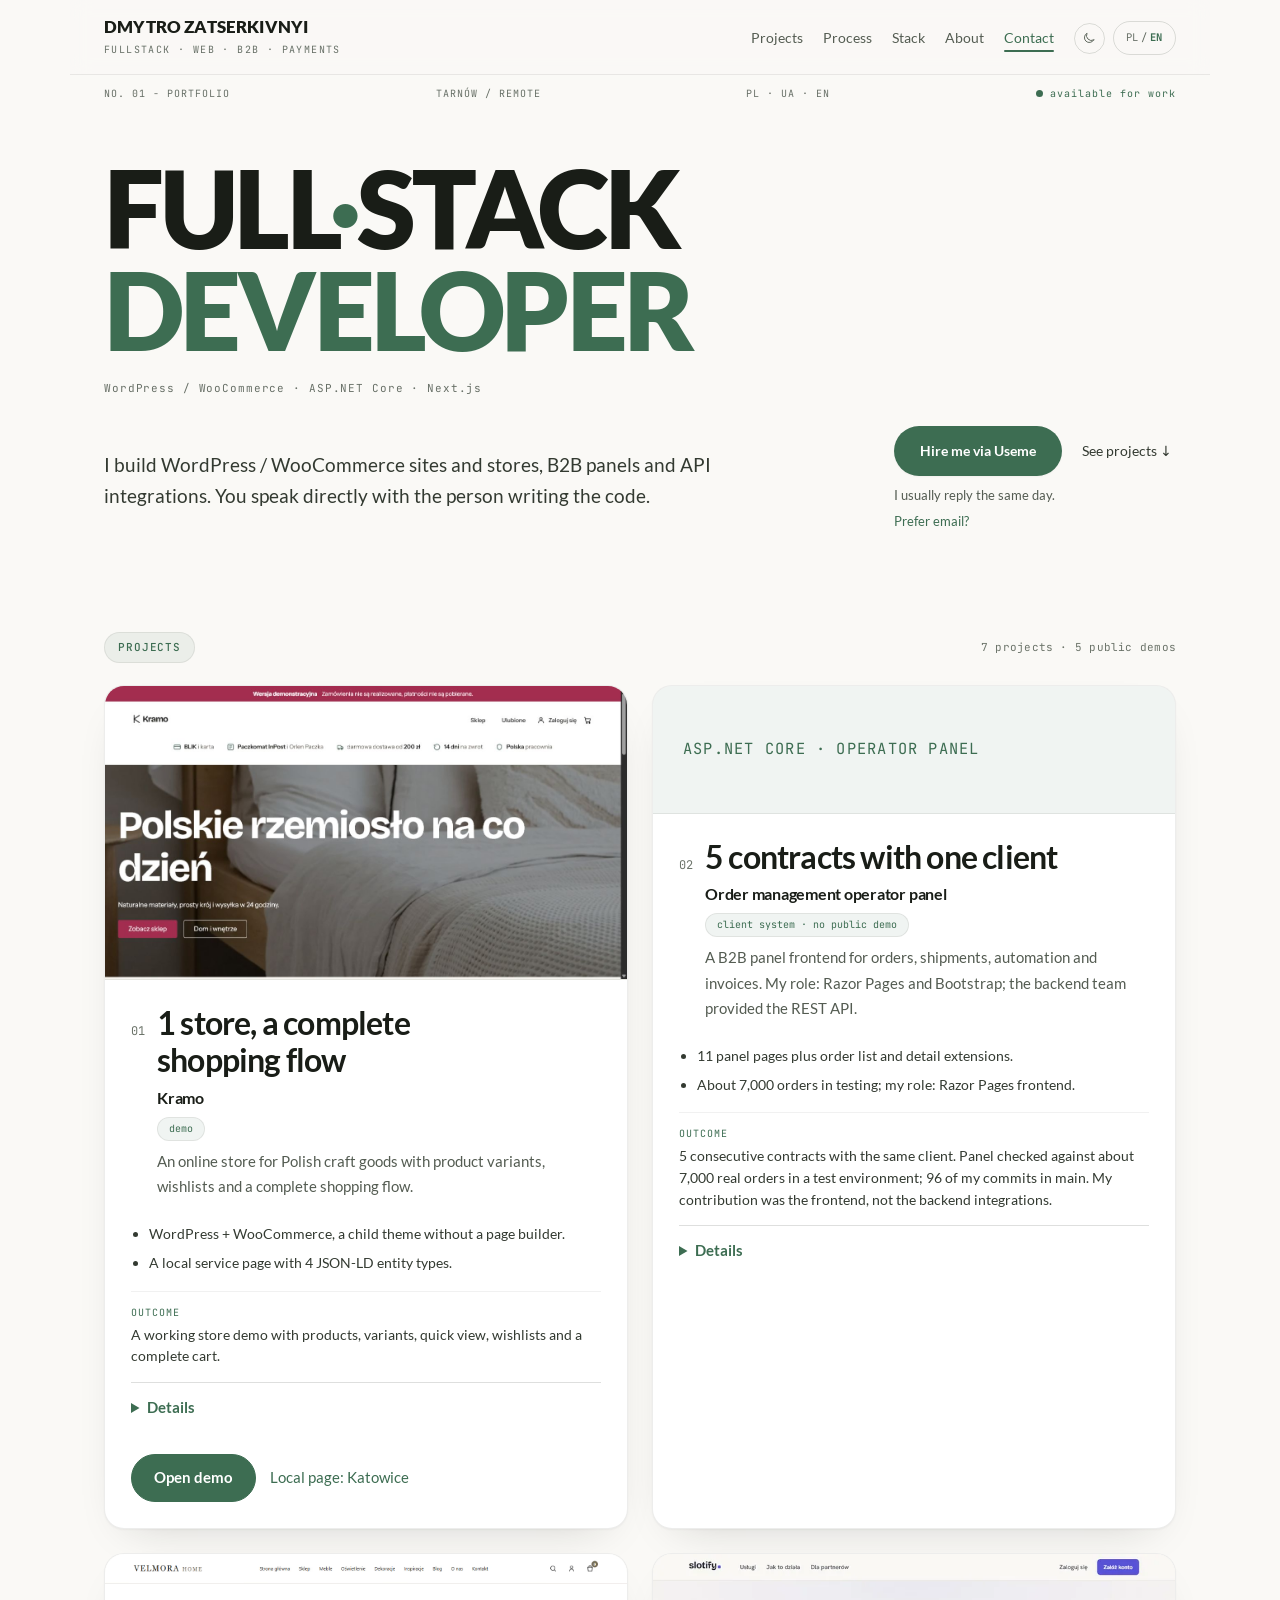
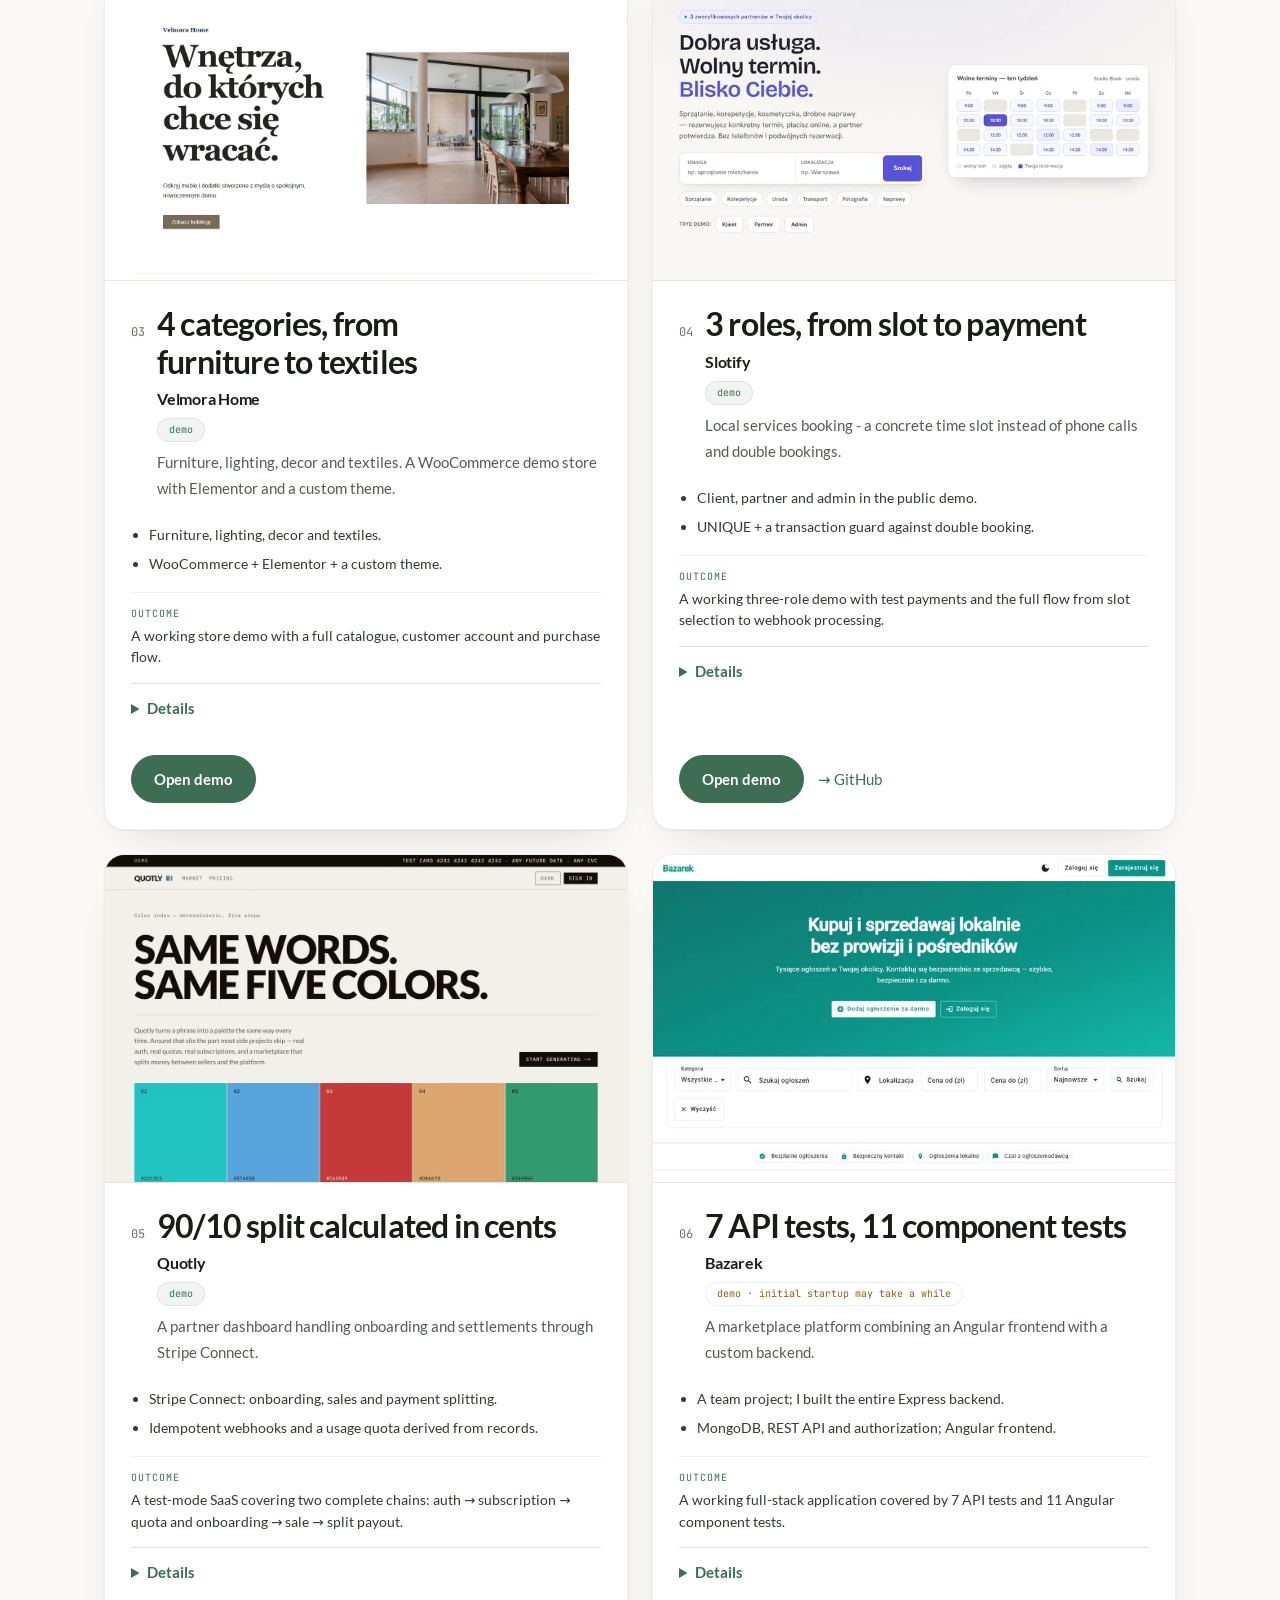
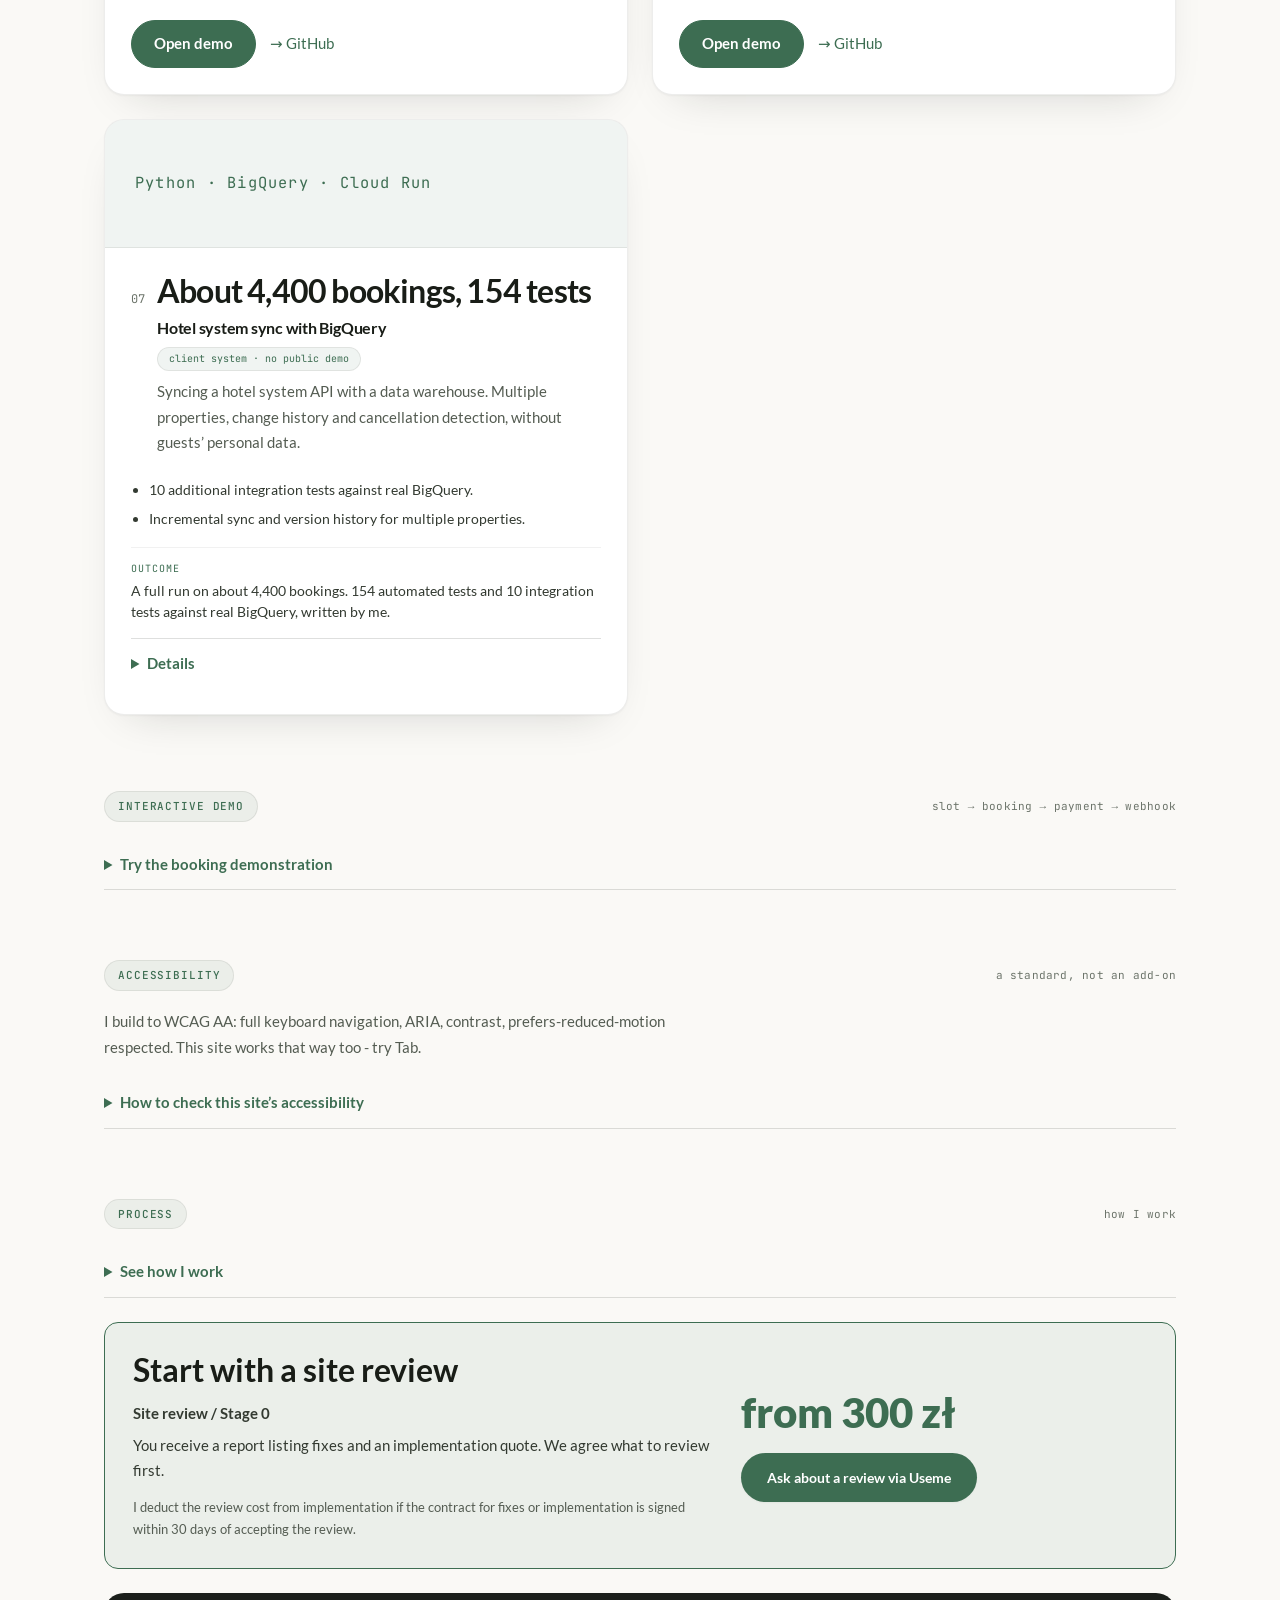
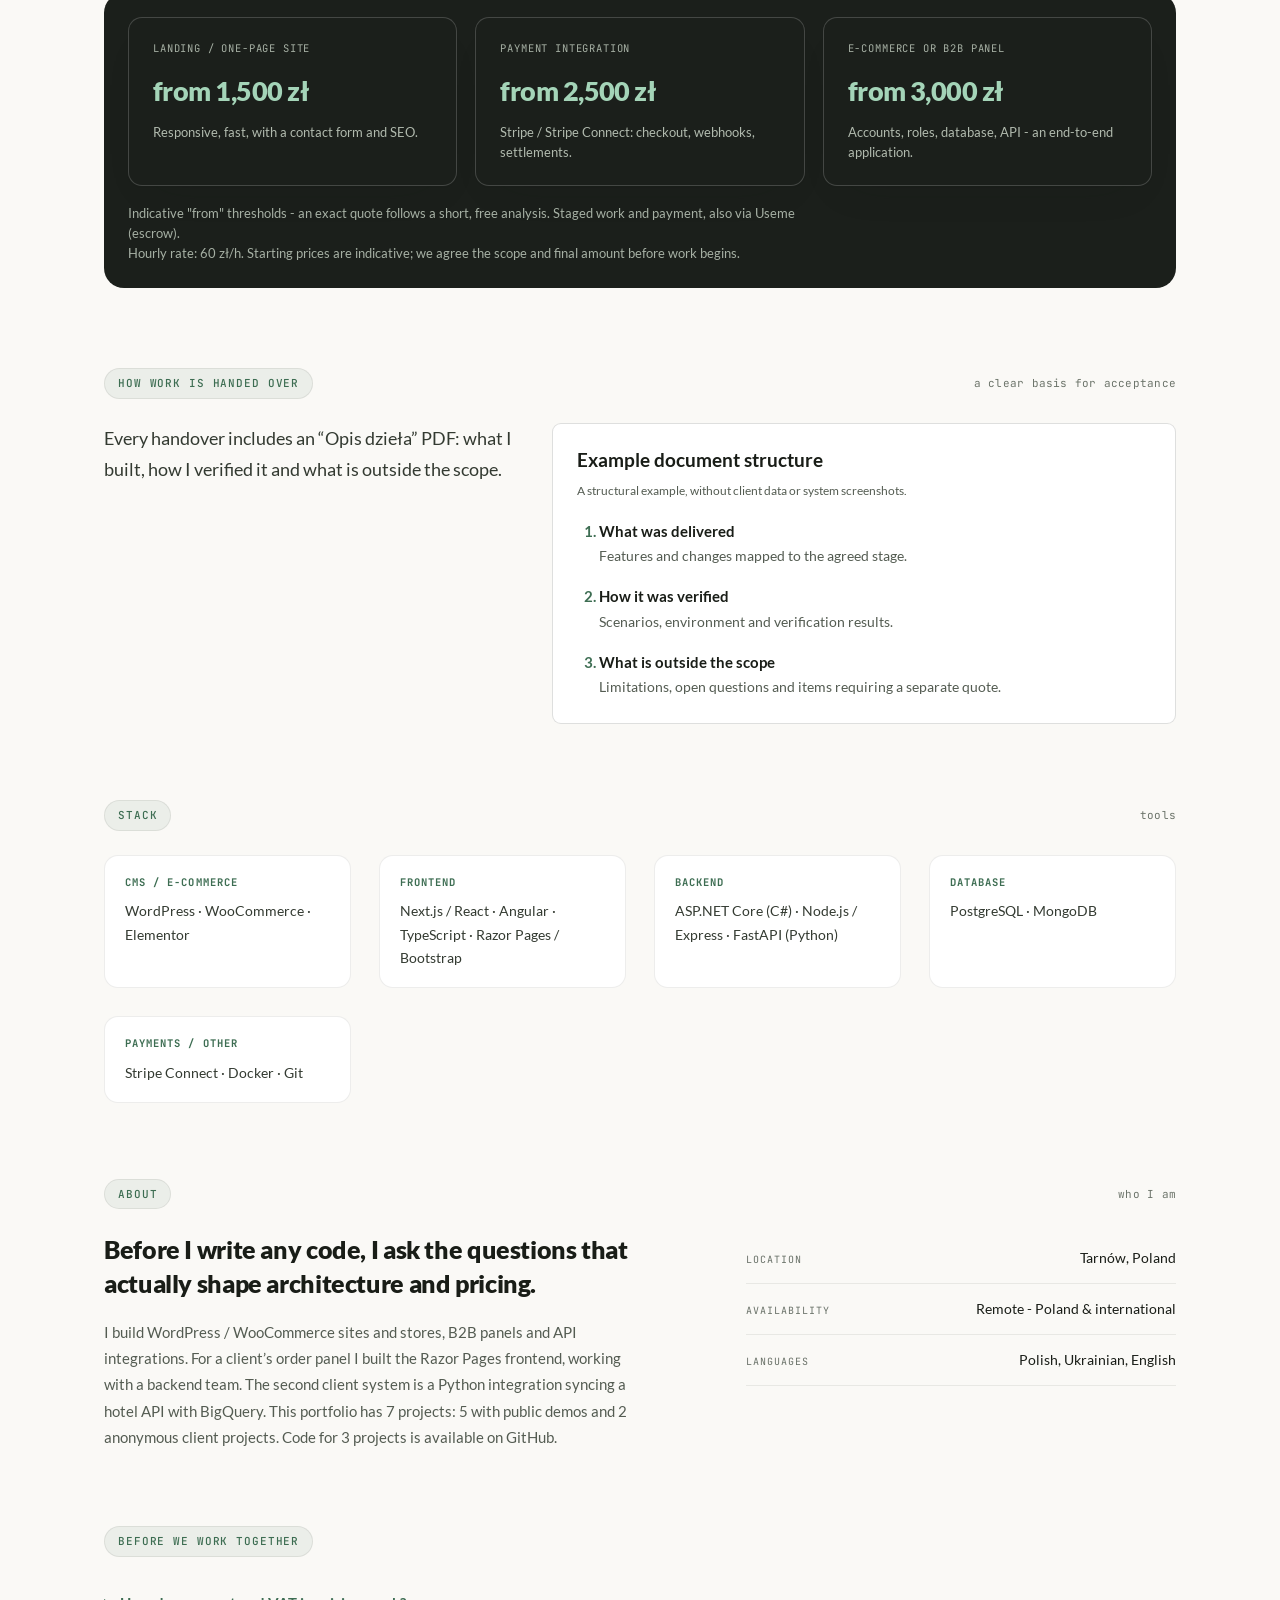
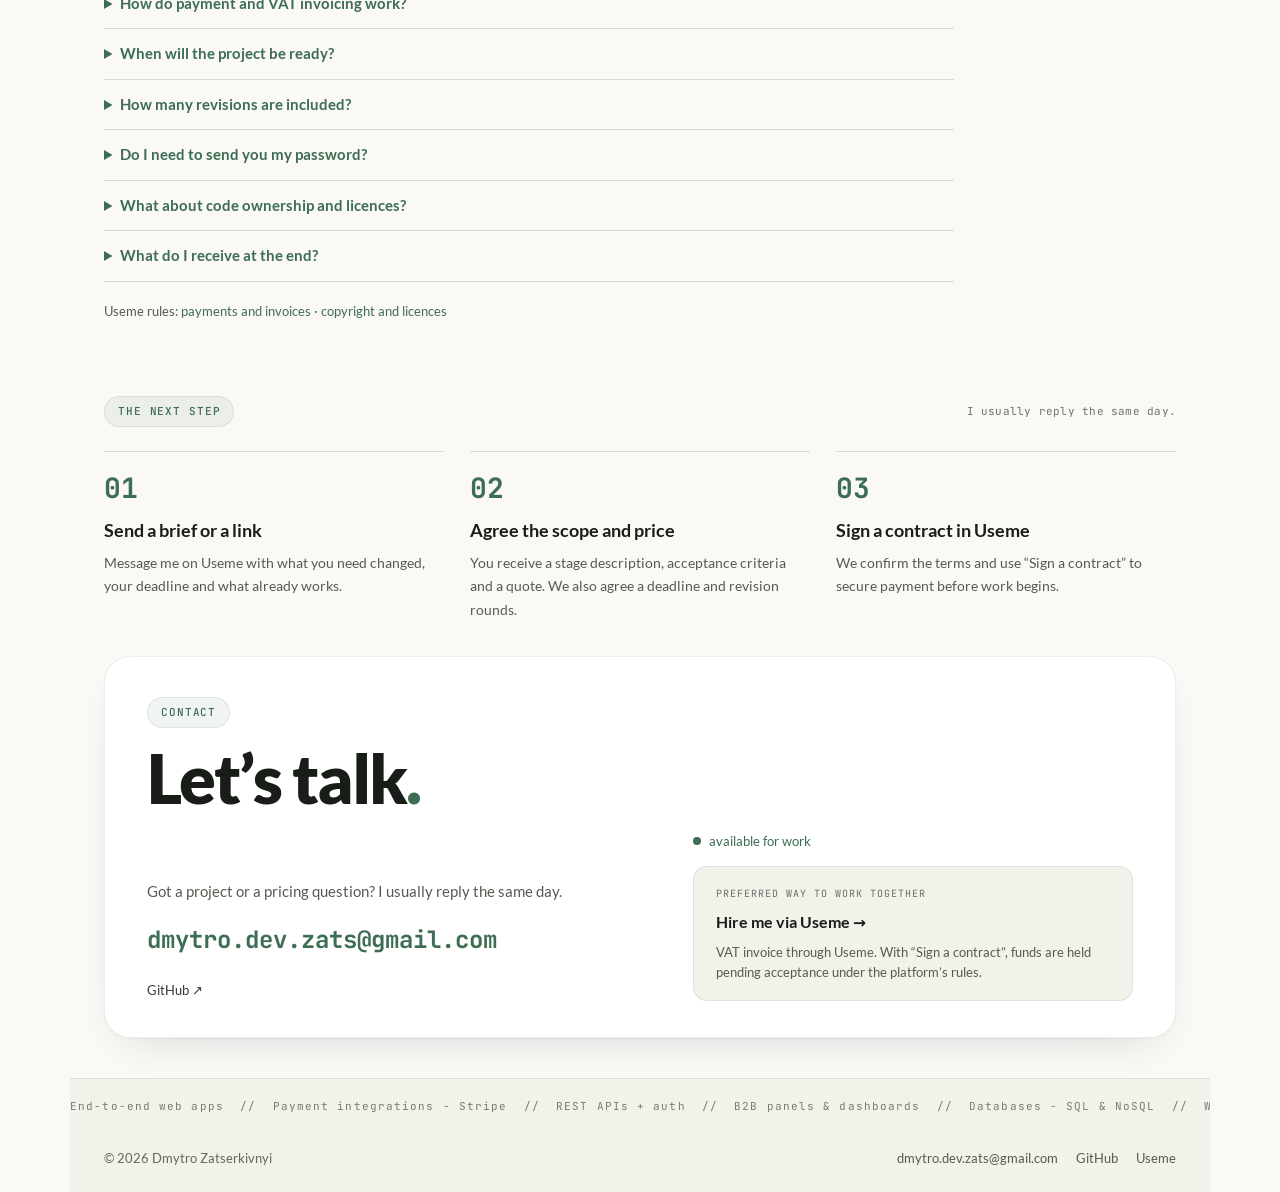
==== en/index.html @ 0e45a5c0 "Improve bilingual portfolio for Useme clients" ====
<!DOCTYPE html>
<html lang="en" data-lang="en">
<head>
<meta charset="UTF-8">
<script src="/theme-init.js"></script>
<meta name="viewport" content="width=device-width, initial-scale=1.0">
<meta name="theme-color" content="#faf9f6">
<title data-i18n="seo.title">WordPress, WooCommerce &amp; B2B panels | Dmytro Zatserkivnyi</title>
<meta name="description" data-i18n-content="seo.description" content="WordPress sites, WooCommerce and Elementor stores, B2B panels and API integrations. Explore 7 projects and demos. 60 PLN/hour. Hire through Useme.">
<meta name="robots" content="index, follow, max-image-preview:large">
<meta property="og:type" content="website">
<meta property="og:title" data-i18n-content="seo.title" content="WordPress, WooCommerce &amp; B2B panels | Dmytro Zatserkivnyi">
<meta property="og:locale" content="en_GB">
<meta property="og:locale:alternate" content="pl_PL">
<meta property="og:description" data-i18n-content="seo.description" content="WordPress sites, WooCommerce and Elementor stores, B2B panels and API integrations. Explore 7 projects and demos. 60 PLN/hour. Hire through Useme.">
<meta property="og:url" content="https://dmytro-dev.pl/en/">
<meta property="og:image" content="https://dmytro-dev.pl/og-image.png">
<meta property="og:image:width" content="1200">
<meta property="og:image:height" content="630">
<meta property="og:image:alt" content="Dmytro Zatserkivnyi · WordPress · WooCommerce · B2B · API">
<meta name="twitter:card" content="summary_large_image">
<meta name="twitter:title" data-i18n-content="seo.title" content="WordPress, WooCommerce &amp; B2B panels | Dmytro Zatserkivnyi">
<meta name="twitter:description" data-i18n-content="seo.description" content="WordPress sites, WooCommerce and Elementor stores, B2B panels and API integrations. Explore 7 projects and demos. 60 PLN/hour. Hire through Useme.">
<meta name="twitter:image" content="https://dmytro-dev.pl/og-image.png">
<meta name="twitter:image:alt" content="Dmytro Zatserkivnyi · WordPress · WooCommerce · B2B · API">
<link rel="canonical" href="https://dmytro-dev.pl/en/">
<link rel="alternate" hreflang="pl" href="https://dmytro-dev.pl/">
<link rel="alternate" hreflang="en" href="https://dmytro-dev.pl/en/">
<link rel="alternate" hreflang="x-default" href="https://dmytro-dev.pl/">
<link rel="sitemap" type="application/xml" href="/sitemap.xml">
<link rel="icon" type="image/png" href="/favicon.png">
<link rel="preload" href="/assets/fonts/lato-400-latin.woff2" as="font" type="font/woff2" crossorigin>
<link rel="preload" href="/assets/fonts/lato-900-latin.woff2" as="font" type="font/woff2" crossorigin>
<link rel="stylesheet" href="/assets/fonts/fonts.css">
<link rel="stylesheet" href="/styles.css">
<script type="application/ld+json">
{
  "@context": "https://schema.org",
  "@graph": [
    {
      "@type": "Person",
      "@id": "https://dmytro-dev.pl/#person",
      "name": "Dmytro Zatserkivnyi",
      "jobTitle": "Full-stack developer",
      "url": "https://dmytro-dev.pl/",
      "email": "mailto:dmytro.dev.zats@gmail.com",
      "knowsLanguage": [
        "pl",
        "en",
        "uk"
      ],
      "sameAs": [
        "https://github.com/DmRzAt",
        "https://useme.com/pl/roles/contractor/dmytro-zatserkivnyi,629682/"
      ],
      "knowsAbout": [
        "WordPress",
        "WooCommerce",
        "Elementor",
        "ASP.NET Core Razor Pages",
        "Python",
        "BigQuery",
        "Next.js",
        "Stripe Connect"
      ]
    },
    {
      "@type": "ProfessionalService",
      "@id": "https://dmytro-dev.pl/#service",
      "name": "Dmytro Zatserkivnyi",
      "url": "https://dmytro-dev.pl/en/",
      "description": "WordPress sites, WooCommerce and Elementor stores, B2B panels and API integrations. Explore 7 projects and demos. 60 PLN/hour. Hire through Useme.",
      "image": "https://dmytro-dev.pl/og-image.png",
      "email": "dmytro.dev.zats@gmail.com",
      "address": {
        "@type": "PostalAddress",
        "addressLocality": "Tarnów",
        "addressCountry": "PL"
      },
      "founder": {
        "@id": "https://dmytro-dev.pl/#person"
      },
      "priceRange": "60 PLN/h",
      "contactPoint": {
        "@type": "ContactPoint",
        "email": "dmytro.dev.zats@gmail.com",
        "availableLanguage": [
          "pl",
          "en",
          "uk"
        ]
      }
    },
    {
      "@type": "WebPage",
      "@id": "https://dmytro-dev.pl/en/#webpage",
      "url": "https://dmytro-dev.pl/en/",
      "name": "WordPress, WooCommerce & B2B panels | Dmytro Zatserkivnyi",
      "description": "WordPress sites, WooCommerce and Elementor stores, B2B panels and API integrations. Explore 7 projects and demos. 60 PLN/hour. Hire through Useme.",
      "inLanguage": "en",
      "about": {
        "@id": "https://dmytro-dev.pl/#person"
      },
      "mainEntity": {
        "@id": "https://dmytro-dev.pl/#service"
      }
    }
  ]
}
</script>
</head>
<body>

<div class="scroll-progress" id="scrollProgress" aria-hidden="true"></div>

<a href="#main" class="skip-link" data-i18n="ui.skip">Skip to content</a>

<div class="sheet">

  <!-- MASTHEAD -->
  <header class="masthead">
    <div>
      <div class="mast-name">DMYTRO ZATSERKIVNYI</div>
      <div class="mast-sub" data-i18n="mast.sub">FULLSTACK · WEB · B2B · PAYMENTS</div>
    </div>
    <div class="mast-right">
      <button class="nav-toggle" id="navToggle" type="button" aria-expanded="false" aria-controls="navLinks">
        <span class="sr-only" data-i18n="nav.menu">Menu</span>
        <span class="nav-toggle-icon" aria-hidden="true"><span></span><span></span></span>
      </button>
      <nav class="nav-links" id="navLinks" aria-label="Main navigation" data-i18n-aria-label="nav.label">
        <a href="#projects" class="u-link" data-i18n="nav.projects">Projects</a>
        <a href="#process" class="u-link" data-i18n="nav.process">Process</a>
        <a href="#stack" class="u-link" data-i18n="nav.stack">Stack</a>
        <a href="#about" class="u-link" data-i18n="nav.about">About</a>
        <a href="#contact" class="u-link" data-i18n="nav.contact">Contact</a>
      </nav>
      <div class="nav-actions">
        <button class="theme-toggle" id="themeToggle" type="button" aria-label="Włącz ciemny motyw" title="Włącz ciemny motyw">
          <span class="sr-only" id="themeToggleLabel">Włącz ciemny motyw</span>
          <svg class="theme-icon theme-icon-sun" viewBox="0 0 24 24" aria-hidden="true">
            <circle cx="12" cy="12" r="3.5"></circle>
            <path d="M12 2v2M12 20v2M4.93 4.93l1.42 1.42M17.66 17.66l1.41 1.41M2 12h2M20 12h2M4.93 19.07l1.42-1.42M17.66 6.34l1.41-1.41"></path>
          </svg>
          <svg class="theme-icon theme-icon-moon" viewBox="0 0 24 24" aria-hidden="true">
            <path d="M20.2 15.3A8.5 8.5 0 0 1 8.7 3.8 8.5 8.5 0 1 0 20.2 15.3Z"></path>
          </svg>
        </button>
        <a class="lang-toggle" id="langToggle" href="/" aria-label="Przełącz na polski" hreflang="pl"><span class="lang-opt" data-opt="pl">PL</span>/<span class="lang-opt active" data-opt="en">EN</span></a>
      </div>
    </div>
  </header>

  <!-- PASEK META -->
  <div class="meta-strip">
    <span data-i18n="meta.nr">NO. 01 - PORTFOLIO</span>
    <span data-i18n="meta.loc">TARNÓW / REMOTE</span>
    <span>PL · UA · EN</span>
    <span class="live" data-i18n="hero.eyebrow">available for work</span>
  </div>

  <!-- GIGANTYCZNY NAGŁÓWEK -->
  <div class="headline">
    <h1>
      <span class="sr-only">Dmytro Zatserkivnyi - full-stack developer</span>
      <span class="hl-line hl-solid anim" aria-hidden="true" style="--d:0ms">FULL<span class="dot">·</span>STACK</span>
      <span class="hl-line hl-outline anim" aria-hidden="true" style="--d:80ms">DEVELOPER</span>
    </h1>
    <div class="hl-note anim" style="--d:160ms" data-i18n="hl.note">WordPress / WooCommerce · ASP.NET Core · Next.js</div>
  </div>

  <!-- KRÓTKI LEAD; dowód pracy zaczyna się bezpośrednio poniżej -->
  <div class="hero-intro">
    <p class="lead-text anim" style="--d:220ms" data-i18n-html="hero.sub">I build WordPress / WooCommerce sites and stores, B2B panels and API integrations. You speak directly with the person writing the code.</p>
    <div class="hero-actions"><div class="cta-row anim" style="--d:280ms">
      <a href="https://useme.com/pl/roles/contractor/dmytro-zatserkivnyi,629682/" target="_blank" rel="noopener" class="btn btn-primary" data-i18n="hero.cta2">Hire me via Useme</a>
      <a href="#projects" class="text-link u-link"><span data-i18n="hero.cta1">See projects</span> ↓</a>
    </div><p class="hero-reply" data-i18n="hero.reply">I usually reply the same day.</p><a class="hero-email u-link" href="mailto:dmytro.dev.zats@gmail.com" data-i18n="hero.email">Prefer email?</a></div>
  </div>

  <main id="main">

    <!-- PROJEKTY — wszystkie case studies mają równą rangę -->
    <section id="projects">
      <div class="fig-head reveal">
        <h2 class="fig-label" data-i18n="projects.title">Projects</h2>
        <span class="fig-rule"></span>
        <span class="fig-sub" data-i18n="projects.eyebrow">7 projects · 5 public demos</span>
      </div>
      <div class="projects-grid" id="projectsGrid">
<article class="project-card reveal" data-project-id="kramo">
          <a class="project-media" href="https://p01--kramo-wp--bpk4d66g4n48.code.run/" target="_blank" rel="noopener" aria-label="Open demo Kramo">
            <img src="/assets/kramo.jpg" alt="Kramo - Polish craft store home page" width="1265" height="712" fetchpriority="high" decoding="async" data-project-image>
          </a>
          <div class="project-content">
            <header class="project-summary">
              <span class="case-index">01</span>
              <h3 class="case-headline" data-project-headline>1 store, a complete shopping flow</h3><p class="case-name" data-project-name>Kramo</p>
              <span class="case-status" data-project-status>demo</span>
              <p class="case-summary-copy" data-project-summary>An online store for Polish craft goods with product variants, wishlists and a complete shopping flow.</p>

            </header><ul class="case-proof"><li data-project-fact>WordPress + WooCommerce, a child theme without a page builder.</li><li data-project-fact>A local service page with 4 JSON-LD entity types.</li></ul>
            <dl class="case-outcome"><div class="case-fact"><dt data-i18n="case.result">Outcome</dt><dd data-case-value="result">A working store demo with products, variants, quick view, wishlists and a complete cart.</dd></div></dl><details class="case-details"><summary data-i18n="case.details">Details</summary><span class="case-stack" data-project-stack>WordPress · WooCommerce · Child theme</span><dl class="case-grid">
              <div class="case-fact"><dt data-i18n="case.problem">Problem</dt><dd data-case-value="problem">Build a clear craft-goods store and simplify both product-variant selection and checkout.</dd></div>
              <div class="case-fact"><dt data-i18n="case.scope">Scope</dt><dd data-case-value="scope">Catalogue, variants, wishlists, accounts, cart, payments, delivery and returns. A local service page for Katowice with a JSON-LD @graph: LocalBusiness, FAQPage, BreadcrumbList and City.</dd></div>
              <div class="case-fact"><dt data-i18n="case.architecture">Architecture</dt><dd data-case-value="architecture">WordPress and WooCommerce on a child theme, without a page builder. Custom catalogue, wishlist and cart behaviour.</dd></div>
              <div class="case-fact"><dt data-i18n="case.challenge">Hardest part</dt><dd data-case-value="challenge">Combine a full e-commerce feature set with calm brand presentation and clear offer navigation.</dd></div>

            </dl></details>
            <div class="case-links"><a class="u-link" href="https://p01--kramo-wp--bpk4d66g4n48.code.run/" target="_blank" rel="noopener" data-i18n="links.demo">Open demo</a><a class="u-link" href="https://p01--kramo-wp--bpk4d66g4n48.code.run/mycie-kostki-brukowej-katowice/" target="_blank" rel="noopener" data-i18n="links.local">Local page: Katowice</a></div>
          </div>
        </article>

<article class="project-card reveal" data-project-id="oms-panel">
          <div class="project-media project-media-placeholder">
            <span data-i18n="project.omsPanel.media">ASP.NET CORE · OPERATOR PANEL</span>
          </div>
          <div class="project-content">
            <header class="project-summary project-summary-client">
              <span class="case-index">02</span>
              <h3 class="case-headline" data-project-headline>5 contracts with one client</h3><p class="case-name" data-project-name>Order management operator panel</p>
              <span class="case-status" data-project-status>client system · no public demo</span>
              <p class="case-summary-copy" data-project-summary>A B2B panel frontend for orders, shipments, automation and invoices. My role: Razor Pages and Bootstrap; the backend team provided the REST API.</p>

            </header><ul class="case-proof"><li data-project-fact>11 panel pages plus order list and detail extensions.</li><li data-project-fact>About 7,000 orders in testing; my role: Razor Pages frontend.</li></ul>
            <dl class="case-outcome"><div class="case-fact"><dt data-i18n="case.result">Outcome</dt><dd data-case-value="result">5 consecutive contracts with the same client. Panel checked against about 7,000 real orders in a test environment; 96 of my commits in main. My contribution was the frontend, not the backend integrations.</dd></div></dl><details class="case-details"><summary data-i18n="case.details">Details</summary><span class="case-stack" data-project-stack>ASP.NET Core · Razor Pages · Bootstrap · REST API</span><dl class="case-grid">
              <div class="case-fact"><dt data-i18n="case.problem">Problem</dt><dd data-case-value="problem">Operators needed a single panel for daily order handling: status changes synced with the store and shipping through courier accounts.</dd></div>
              <div class="case-fact"><dt data-i18n="case.scope">Scope</dt><dd data-case-value="scope">Frontend: 11 panel pages plus extensions to the order list and detail view. Shipments, WHEN/IF/THEN rules with order-level testing and retry logs, invoices and corrections, status and courier settings.</dd></div>
              <div class="case-fact"><dt data-i18n="case.architecture">Architecture</dt><dd data-case-value="architecture">ASP.NET Core Razor Pages and Bootstrap. The panel has no database access - all data goes through the backend team's REST API under a versioned contract.</dd></div>
              <div class="case-fact"><dt data-i18n="case.challenge">Hardest part</dt><dd data-case-value="challenge">Shipping labels streamed through the panel with file-type checks, API validation errors shown next to the exact form field, and times computed in Europe/Warsaw regardless of the container's time zone.</dd></div>

            </dl></details>
          </div>
        </article>

<article class="project-card reveal" data-project-id="velmora-home">
          <a class="project-media" href="https://velmorahome.infinityfree.io/?i=1" target="_blank" rel="noopener" aria-label="Open demo Velmora Home">
              <picture>
                <source srcset="/assets/velmora-home.avif" type="image/avif">
                <source srcset="/assets/velmora-home.webp" type="image/webp">
                <img src="/assets/velmora-home.png" alt="Velmora Home - furniture and home decor store home page" width="1440" height="900" loading="lazy" decoding="async" data-project-image>
              </picture>
          </a>
          <div class="project-content">
            <header class="project-summary">
              <span class="case-index">03</span>
              <h3 class="case-headline" data-project-headline>4 categories, from furniture to textiles</h3><p class="case-name" data-project-name>Velmora Home</p>
              <span class="case-status" data-project-status>demo</span>
              <p class="case-summary-copy" data-project-summary>Furniture, lighting, decor and textiles. A WooCommerce demo store with Elementor and a custom theme.</p>

            </header><ul class="case-proof"><li data-project-fact>Furniture, lighting, decor and textiles.</li><li data-project-fact>WooCommerce + Elementor + a custom theme.</li></ul>
              <dl class="case-outcome"><div class="case-fact"><dt data-i18n="case.result">Outcome</dt><dd data-case-value="result">A working store demo with a full catalogue, customer account and purchase flow.</dd></div></dl><details class="case-details"><summary data-i18n="case.details">Details</summary><span class="case-stack" data-project-stack>WordPress · WooCommerce · Elementor</span><dl class="case-grid">
                <div class="case-fact"><dt data-i18n="case.problem">Problem</dt><dd data-case-value="problem">Combine a broad interiors catalogue with inspiration content and a clear purchasing path.</dd></div>
                <div class="case-fact"><dt data-i18n="case.scope">Scope</dt><dd data-case-value="scope">Product categories and variants, customer account, cart, promotions and editorial inspiration.</dd></div>
                <div class="case-fact"><dt data-i18n="case.architecture">Architecture</dt><dd data-case-value="architecture">WordPress, WooCommerce and Elementor complemented by the custom Velmora theme.</dd></div>
                <div class="case-fact"><dt data-i18n="case.challenge">Hardest part</dt><dd data-case-value="challenge">Present many categories, variants, promotions and editorial content as one coherent store.</dd></div>

              </dl></details>
              <div class="case-links"><a class="u-link" href="https://velmorahome.infinityfree.io/?i=1" target="_blank" rel="noopener" data-i18n="links.demo">Open demo</a></div>
          </div>
        </article>

<article class="project-card reveal" data-project-id="slotify">
          <a class="project-media" href="https://slotify-rho.vercel.app" target="_blank" rel="noopener" aria-label="Open demo Slotify">
            <img src="/assets/slotify.webp" alt="Slotify - home page with an availability calendar" width="1280" height="800" loading="lazy" decoding="async" data-project-image>
          </a>
          <div class="project-content">
            <header class="project-summary">
              <span class="case-index">04</span>
              <h3 class="case-headline" data-project-headline>3 roles, from slot to payment</h3><p class="case-name" data-project-name>Slotify</p>
              <span class="case-status" data-project-status>demo</span>
              <p class="case-summary-copy" data-project-summary>Local services booking - a concrete time slot instead of phone calls and double bookings.</p>

            </header><ul class="case-proof"><li data-project-fact>Client, partner and admin in the public demo.</li><li data-project-fact>UNIQUE + a transaction guard against double booking.</li></ul>
            <dl class="case-outcome"><div class="case-fact"><dt data-i18n="case.result">Outcome</dt><dd data-case-value="result">A working three-role demo with test payments and the full flow from slot selection to webhook processing.</dd></div></dl><details class="case-details"><summary data-i18n="case.details">Details</summary><span class="case-stack" data-project-stack>Next.js · Prisma · Stripe</span><dl class="case-grid">
              <div class="case-fact"><dt data-i18n="case.problem">Problem</dt><dd data-case-value="problem">Phone bookings and concurrent attempts to reserve one time slot create a double-booking risk.</dd></div>
              <div class="case-fact"><dt data-i18n="case.scope">Scope</dt><dd data-case-value="scope">The complete marketplace flow: client, partner and admin; bookings, payments, onboarding and data import.</dd></div>
              <div class="case-fact"><dt data-i18n="case.architecture">Architecture</dt><dd data-case-value="architecture">Next.js, PostgreSQL/Neon, Prisma and Stripe Connect Express; authorization is rechecked in route handlers.</dd></div>
              <div class="case-fact"><dt data-i18n="case.challenge">Hardest part</dt><dd data-case-value="challenge">A conditional UPDATE inside a transaction plus UNIQUE on Booking.slotId prevents concurrent slot claims.</dd></div>

            </dl></details>
            <div class="case-links">
              <a class="u-link" href="https://slotify-rho.vercel.app" target="_blank" rel="noopener" data-i18n="links.demo">Open demo</a>
              <a class="u-link" href="https://github.com/DmRzAt/Slotify" target="_blank" rel="noopener" data-i18n="links.github">→ GitHub</a>
            </div>
          </div>
        </article>

<article class="project-card reveal" data-project-id="quotly">
          <a class="project-media" href="https://quotly-flax.vercel.app" target="_blank" rel="noopener" aria-label="Open demo Quotly"><img src="/assets/quotly.webp" alt="Quotly - landing with palette generator and Stripe billing" width="1280" height="800" loading="lazy" decoding="async" data-project-image></a>
          <div class="project-content">
            <header class="project-summary">
              <span class="case-index">05</span>
              <h3 class="case-headline" data-project-headline>90/10 split calculated in cents</h3><p class="case-name" data-project-name>Quotly</p>
              <span class="case-status" data-project-status>demo</span>
              <p class="case-summary-copy" data-project-summary>A partner dashboard handling onboarding and settlements through Stripe Connect.</p>

            </header><ul class="case-proof"><li data-project-fact>Stripe Connect: onboarding, sales and payment splitting.</li><li data-project-fact>Idempotent webhooks and a usage quota derived from records.</li></ul>
              <dl class="case-outcome"><div class="case-fact"><dt data-i18n="case.result">Outcome</dt><dd data-case-value="result">A test-mode SaaS covering two complete chains: auth → subscription → quota and onboarding → sale → split payout.</dd></div></dl><details class="case-details"><summary data-i18n="case.details">Details</summary><span class="case-stack" data-project-stack>Next.js · Node.js · Stripe Connect</span><dl class="case-grid">
                <div class="case-fact"><dt data-i18n="case.problem">Problem</dt><dd data-case-value="problem">Tie SaaS feature access to a monthly quota while supporting seller payouts.</dd></div>
                <div class="case-fact"><dt data-i18n="case.scope">Scope</dt><dd data-case-value="scope">Subscriptions, quota enforcement, Stripe Connect Express, marketplace and buyer/seller demo flows.</dd></div>
                <div class="case-fact"><dt data-i18n="case.architecture">Architecture</dt><dd data-case-value="architecture">Next.js, Supabase Postgres/Auth, Prisma, Stripe Checkout, Connect and webhooks.</dd></div>
                <div class="case-fact"><dt data-i18n="case.challenge">Hardest part</dt><dd data-case-value="challenge">Row-derived quota, idempotent webhooks and a server-side 90/10 split calculated in integer cents.</dd></div>

              </dl></details>
              <div class="case-links">
                <a class="u-link" href="https://quotly-flax.vercel.app" target="_blank" rel="noopener" data-i18n="links.demo">Open demo</a>
                <a class="u-link" href="https://github.com/DmRzAt/quotly" target="_blank" rel="noopener" data-i18n="links.github">→ GitHub</a>
              </div>
          </div>
        </article>

<article class="project-card reveal" data-project-id="bazarek">
          <a class="project-media" href="https://bazarek-taw.onrender.com" target="_blank" rel="noopener" aria-label="Open demo Bazarek"><img src="/assets/bazarek.webp" alt="Bazarek - marketplace platform home page" width="1280" height="800" loading="lazy" decoding="async" data-project-image></a>
          <div class="project-content">
            <header class="project-summary">
              <span class="case-index">06</span>
              <h3 class="case-headline" data-project-headline>7 API tests, 11 component tests</h3><p class="case-name" data-project-name>Bazarek</p>
              <span class="case-status case-status-warn" data-project-status>demo · initial startup may take a while</span>
              <p class="case-summary-copy" data-project-summary>A marketplace platform combining an Angular frontend with a custom backend.</p>

            </header><ul class="case-proof"><li data-project-fact>A team project; I built the entire Express backend.</li><li data-project-fact>MongoDB, REST API and authorization; Angular frontend.</li></ul>
              <dl class="case-outcome"><div class="case-fact"><dt data-i18n="case.result">Outcome</dt><dd data-case-value="result">A working full-stack application covered by 7 API tests and 11 Angular component tests.</dd></div></dl><details class="case-details"><summary data-i18n="case.details">Details</summary><span class="case-stack" data-project-stack>Angular 19 · Express · MongoDB</span><dl class="case-grid">
                <div class="case-fact"><dt data-i18n="case.problem">Problem</dt><dd data-case-value="problem">Bring listings, search, chat, user accounts and administration into one application.</dd></div>
                <div class="case-fact"><dt data-i18n="case.scope">Scope</dt><dd data-case-value="scope">A team project; I built the MongoDB schema, REST API, authorization and the complete backend.</dd></div>
                <div class="case-fact"><dt data-i18n="case.architecture">Architecture</dt><dd data-case-value="architecture">Angular 19, Express and MongoDB; a 15-minute access JWT and 7-day refresh token in an httpOnly cookie.</dd></div>
                <div class="case-fact"><dt data-i18n="case.challenge">Hardest part</dt><dd data-case-value="challenge">Secure session refresh, owner/admin permissions, chat, uploads and production monitoring.</dd></div>

              </dl></details>
              <div class="case-links">
                <a class="u-link" href="https://bazarek-taw.onrender.com" target="_blank" rel="noopener" data-i18n="links.demo">Open demo</a>
                <a class="u-link" href="https://github.com/DmRzAt/bazarek" target="_blank" rel="noopener" data-i18n="links.github">→ GitHub</a>
              </div>
          </div>
        </article>

<article class="project-card reveal" data-project-id="hotel-bigquery"><div class="project-media project-media-placeholder"><span>Python · BigQuery · Cloud Run</span></div><div class="project-content"><header class="project-summary project-summary-client"><span class="case-index">07</span><h3 class="case-headline" data-project-headline>About 4,400 bookings, 154 tests</h3><p class="case-name" data-project-name>Hotel system sync with BigQuery</p><span class="case-status" data-project-status>client system · no public demo</span><p class="case-summary-copy" data-project-summary>Syncing a hotel system API with a data warehouse. Multiple properties, change history and cancellation detection, without guests’ personal data.</p></header><ul class="case-proof"><li data-project-fact>10 additional integration tests against real BigQuery.</li><li data-project-fact>Incremental sync and version history for multiple properties.</li></ul><dl class="case-outcome"><div class="case-fact"><dt data-i18n="case.result">Outcome</dt><dd data-case-value="result">A full run on about 4,400 bookings. 154 automated tests and 10 integration tests against real BigQuery, written by me.</dd></div></dl><details class="case-details"><summary data-i18n="case.details">Details</summary><span class="case-stack" data-project-stack>Python · BigQuery · Cloud Run · Cloud Scheduler · Secret Manager</span><dl class="case-grid"><div class="case-fact"><dt data-i18n="case.problem">Problem</dt><dd data-case-value="problem">Bring a hotel system API into BigQuery for multiple properties while preserving change history and detecting cancellations.</dd></div><div class="case-fact"><dt data-i18n="case.scope">Scope</dt><dd data-case-value="scope">Incremental booking imports, version history, lookup data and multiple properties. No guests’ personal data.</dd></div><div class="case-fact"><dt data-i18n="case.architecture">Architecture</dt><dd data-case-value="architecture">Python on Cloud Run, triggered by Cloud Scheduler. Secrets in Secret Manager; a service account with least-privilege access.</dd></div><div class="case-fact"><dt data-i18n="case.challenge">Hardest part</dt><dd data-case-value="challenge">Cancellation detection with a safeguard so an incomplete API response is not treated as deleted bookings.</dd></div></dl></details></div></article>
      </div>
    </section>

    <!-- INTERAKTYWNA SYMULACJA — po dowodach pracy -->
    <section id="demo" class="demo-section">
      <div class="fig-head reveal">
        <h2 class="fig-label" data-i18n="demo.sectionTitle">Interactive demo</h2>
        <span class="fig-rule"></span>
        <span class="fig-sub" data-i18n="demo.sectionEyebrow">slot → booking → payment → webhook</span>
      </div>
      <details class="secondary-details demo-disclosure"><summary data-i18n="demo.open">Try the booking demonstration</summary>
      <div class="demo-section-inner reveal">
        <div class="demo-section-copy">
          <h3 data-i18n="demo.sectionHead">From an available slot to a confirmed payment.</h3>
          <p data-i18n="demo.sectionCopy">A short simulation shows the flow logic without sending data or making a real purchase.</p>
        </div>
        <div class="demo-box">
          <div class="demo-header">
            <div class="demo-dot"></div><div class="demo-dot"></div><div class="demo-dot"></div>
            <span class="demo-title" data-i18n="demo.title">booking.flow.ts - interactive demo</span>
          </div>
          <div class="booking-demo">
            <div class="booking-controls">
              <div><div class="filter-label" data-i18n="demo.serviceLabel">Example services</div><div class="service-options" id="serviceOptions"></div></div>
              <div><div class="filter-label" data-i18n="demo.timeLabel">Available time</div><div class="time-options" id="timeOptions"></div></div>
              <button class="demo-book-btn" id="demoBookBtn" type="button"></button>
              <p class="demo-note" data-i18n="demo.note">Interface simulation - you are not buying anything and no data is sent.</p>
            </div>
            <div class="booking-output">
              <div class="demo-req"><span class="method" id="demoMethod">GET</span><span id="demoUrl">/api/slots</span></div>
              <div class="demo-status" aria-live="polite"><span class="ok" id="demoStatusBadge">200 OK</span><span id="demoMeta"></span></div>
              <ol class="flow-list" id="flowList"></ol>
              <div class="payment-summary" id="paymentSummary" hidden></div>
            </div>
          </div>
        </div>
      </div>
      </details>
    </section>

    <!-- DOSTĘPNOŚĆ -->
    <section id="a11y">
      <div class="fig-head reveal">
        <h2 class="fig-label" data-i18n="a11y.title">Accessibility</h2>
        <span class="fig-rule"></span>
        <span class="fig-sub" data-i18n="a11y.eyebrow">a standard, not an add-on</span>
      </div>
      <p class="section-lead reveal" data-i18n="a11y.text">I build to WCAG AA: full keyboard navigation, ARIA, contrast, prefers-reduced-motion respected. This site works that way too - try Tab.</p>
      <details class="secondary-details"><summary data-i18n="a11y.more">How to check this site’s accessibility</summary>
      <div class="cols cols-3 reveal" id="a11yGrid">
<div class="col-step"><div class="col-cat">#keyboard</div><h3 class="col-title"><span class="slash">/ </span>Keyboard navigation</h3><p class="col-desc">The whole site is operable with Tab - visible focus rings and a skip link.</p></div>
<div class="col-step"><div class="col-cat">#contrast</div><h3 class="col-title"><span class="slash">/ </span>WCAG AA contrast</h3><p class="col-desc">Every text meets at least 4.5:1 - checked with tooling, not by eye.</p></div>
<div class="col-step"><div class="col-cat">#motion</div><h3 class="col-title"><span class="slash">/ </span>prefers-reduced-motion</h3><p class="col-desc">Animations switch off when the user's system asks for it.</p></div>
      </div>
      </details>
    </section>

    <!-- PROCES -->
    <section id="process">
      <div class="fig-head reveal">
        <h2 class="fig-label" data-i18n="process.title">Process</h2>
        <span class="fig-rule"></span>
        <span class="fig-sub" data-i18n="process.eyebrow">how I work</span>
      </div>
      <details class="secondary-details"><summary data-i18n="process.more">See how I work</summary>
      <div class="cols cols-4 reveal" id="processGrid">
<div class="col-step"><div class="col-num">01</div><h3 class="col-title"><span class="slash">/ </span>Analysis</h3><p class="col-desc">Before any quote - questions: business goal, edge cases, integrations. These shape the architecture.</p></div>
<div class="col-step"><div class="col-num">02</div><h3 class="col-title"><span class="slash">/ </span>Staged pricing</h3><p class="col-desc">The project is split into stages, each priced separately. You pay for completed stages, not promises.</p></div>
<div class="col-step"><div class="col-num">03</div><h3 class="col-title"><span class="slash">/ </span>Development</h3><p class="col-desc">Short iterations. You watch progress on a working deploy, not screenshots.</p></div>
<div class="col-step"><div class="col-num">04</div><h3 class="col-title"><span class="slash">/ </span>Support</h3><p class="col-desc">I don't disappear after launch: fixes, monitoring, further development as needed.</p></div>
      </div>

      </details>
      <div class="stage-offer reveal">
        <div>
          <h3 data-i18n="stage.title">Start with a site review</h3>
          <p class="stage-name" data-i18n="stage.name">Site review / Stage 0</p>
          <p data-i18n="stage.copy">You receive a report listing fixes and an implementation quote. We agree what to review first.</p>
          <p class="stage-credit" data-i18n="stage.credit">I deduct the review cost from implementation if the contract for fixes or implementation is signed within 30 days of accepting the review.</p>
        </div>
        <div class="stage-action">
          <p class="stage-price" data-i18n="stage.price">from 300 zł</p>
          <a class="btn btn-primary" href="https://useme.com/pl/roles/contractor/dmytro-zatserkivnyi,629682/" target="_blank" rel="noopener" data-i18n="stage.cta">Ask about a review via Useme</a>
        </div>
      </div>
      <div class="pricing reveal" id="pricingGrid">
<!-- fallback bez JS — JS nadpisuje ten sam układ z tłumaczeniem --><div class="price-card"><div class="price-name">Landing / one-page site</div><div class="price-value">from 1,500 zł</div><p class="price-desc">Responsive, fast, with a contact form and SEO.</p></div>
<div class="price-card"><div class="price-name">Payment integration</div><div class="price-value">from 2,500 zł</div><p class="price-desc">Stripe / Stripe Connect: checkout, webhooks, settlements.</p></div>
<div class="price-card"><div class="price-name">E-commerce or B2B panel</div><div class="price-value">from 3,000 zł</div><p class="price-desc">Accounts, roles, database, API - an end-to-end application.</p></div><p class="pricing-note">Indicative &quot;from&quot; thresholds - an exact quote follows a short, free analysis. Staged work and payment, also via Useme (escrow).<br>Hourly rate: 60 zł/h. Starting prices are indicative; we agree the scope and final amount before work begins.</p>
      </div>
    </section>

    <!-- STACK -->
    <section id="handover">
      <div class="fig-head reveal"><h2 class="fig-label" data-i18n="handover.title">How work is handed over</h2><span class="fig-rule"></span><span class="fig-sub" data-i18n="handover.sub">a clear basis for acceptance</span></div>
      <div class="handover-grid reveal">
        <p class="section-copy" data-i18n="handover.copy">Every handover includes an “Opis dzieła” PDF: what I built, how I verified it and what is outside the scope.</p>
        <div class="handover-document">
          <h3 data-i18n="handover.example">Example document structure</h3>
          <p class="document-note" data-i18n="handover.exampleNote">A structural example, without client data or system screenshots.</p>
          <ol>
            <li><strong data-i18n="handover.scope">What was delivered</strong><p data-i18n="handover.scopeCopy">Features and changes mapped to the agreed stage.</p></li>
            <li><strong data-i18n="handover.tests">How it was verified</strong><p data-i18n="handover.testsCopy">Scenarios, environment and verification results.</p></li>
            <li><strong data-i18n="handover.limits">What is outside the scope</strong><p data-i18n="handover.limitsCopy">Limitations, open questions and items requiring a separate quote.</p></li>
          </ol>
        </div>
      </div>
    </section>
    <section id="stack">
      <div class="fig-head reveal">
        <h2 class="fig-label" data-i18n="nav.stack">Stack</h2>
        <span class="fig-rule"></span>
        <span class="fig-sub" data-i18n="stack.eyebrow">tools</span>
      </div>
      <div class="cols cols-4 reveal" id="stackGrid">
<div class="col-stack"><div class="col-cat">CMS / e-commerce</div><div class="col-items">WordPress · WooCommerce · Elementor</div></div>
<div class="col-stack"><div class="col-cat">Frontend</div><div class="col-items">Next.js / React · Angular · TypeScript · Razor Pages / Bootstrap</div></div>
<div class="col-stack"><div class="col-cat">Backend</div><div class="col-items">ASP.NET Core (C#) · Node.js / Express · FastAPI (Python)</div></div>
<div class="col-stack"><div class="col-cat">Database</div><div class="col-items">PostgreSQL · MongoDB</div></div>
<div class="col-stack"><div class="col-cat">Payments / other</div><div class="col-items">Stripe Connect · Docker · Git</div></div>
      </div>
    </section>

    <!-- O MNIE -->
    <section id="about">
      <div class="fig-head reveal">
        <h2 class="fig-label" data-i18n="about.title">About</h2>
        <span class="fig-rule"></span>
        <span class="fig-sub" data-i18n="about.eyebrow">who I am</span>
      </div>
      <div class="about-grid reveal">
        <div>
          <p class="about-lead" data-i18n="about.lead">Before I write any code, I ask the questions that actually shape architecture and pricing.</p>
          <p class="about-body" data-i18n-html="about.text">I build WordPress / WooCommerce sites and stores, B2B panels and API integrations. For a client’s order panel I built the Razor Pages frontend, working with a backend team. The second client system is a Python integration syncing a hotel API with BigQuery. This portfolio has 7 projects: 5 with public demos and 2 anonymous client projects. Code for 3 projects is available on GitHub.</p>
        </div>
        <div>
          <div class="fact-row">
            <span class="fact-k" data-i18n="about.loc.label">Location</span>
            <span class="fact-v" data-i18n="about.location">Tarnów, Poland</span>
          </div>
          <div class="fact-row">
            <span class="fact-k" data-i18n="about.av.label">Availability</span>
            <span class="fact-v" data-i18n="about.av.value">Remote - Poland &amp; international</span>
          </div>
          <div class="fact-row">
            <span class="fact-k" data-i18n="about.lang.label">Languages</span>
            <span class="fact-v" data-i18n="about.lang.value">Polish, Ukrainian, English</span>
          </div>
        </div>
      </div>
    </section>

    <!-- OPINIE: ukryta, dopóki TESTIMONIALS w app.js jest puste -->
    <section id="testimonials" hidden>
      <div class="fig-head reveal">
        <h2 class="fig-label" data-i18n="testimonials.title">Testimonials</h2>
        <span class="fig-rule"></span>
        <span class="fig-sub" data-i18n="testimonials.eyebrow">client feedback</span>
      </div>
      <div class="cols reveal">
        <div class="quotes" id="testimonialsGrid"></div>
      </div>
    </section>

    <!-- KONTAKT -->
    <section id="faq">
      <div class="fig-head reveal"><h2 class="fig-label" data-i18n="faq.title">Before we work together</h2><span class="fig-rule"></span></div>
      <div class="faq-list reveal">
        <details><summary data-i18n="faq.paymentQ">How do payment and VAT invoicing work?</summary><p data-i18n="faq.paymentA">We settle through Useme. With “Sign a contract”, you deposit funds with Useme before work starts; the platform releases them after acceptance under its terms. Useme issues the VAT invoice.</p></details>
        <details><summary data-i18n="faq.timeQ">When will the project be ready?</summary><p data-i18n="faq.timeA">I agree the deadline after reviewing the scope, materials and access needed. Larger projects have separate deadlines for each stage.</p></details>
        <details><summary data-i18n="faq.revisionsQ">How many revisions are included?</summary><p data-i18n="faq.revisionsA">We record the revision rounds and acceptance criteria before starting. New features outside that scope need a separate quote.</p></details>
        <details><summary data-i18n="faq.accessQ">Do I need to send you my password?</summary><p data-i18n="faq.accessA">We arrange access through an invitation or a separate account with the necessary permissions. Do not send your main account password in a message.</p></details>
        <details><summary data-i18n="faq.rightsQ">What about code ownership and licences?</summary><p data-i18n="faq.rightsA">We agree copyright transfer or licensing terms in the contract and Useme settlement. Third-party themes, plugins and libraries retain their own licences.</p></details>
        <details><summary data-i18n="faq.afterQ">What do I receive at the end?</summary><p data-i18n="faq.afterA">The agreed deliverable and an “Opis dzieła” PDF. File and access handover, along with any ongoing support, are defined in the project scope.</p></details>
        <p class="faq-sources"><span data-i18n="faq.sources">Useme rules:</span> <a class="u-link" href="https://help.useme.com/faq-1" target="_blank" rel="noopener" data-i18n="faq.paymentLink">payments and invoices</a> · <a class="u-link" href="https://help.useme.com/na-czym-polega-przekazanie-praw-autorskich-i-udzielenie-licencji" target="_blank" rel="noopener" data-i18n="faq.rightsLink">copyright and licences</a></p>
      </div>
    </section>
    <section id="next">
      <div class="fig-head reveal"><h2 class="fig-label" data-i18n="next.title">The next step</h2><span class="fig-rule"></span><span class="fig-sub" data-i18n="hero.reply">I usually reply the same day.</span></div>
      <ol class="next-steps">
        <li><h3 data-i18n="next.message">Send a brief or a link</h3><p data-i18n="next.messageCopy">Message me on Useme with what you need changed, your deadline and what already works.</p></li>
        <li><h3 data-i18n="next.scope">Agree the scope and price</h3><p data-i18n="next.scopeCopy">You receive a stage description, acceptance criteria and a quote. We also agree a deadline and revision rounds.</p></li>
        <li><h3 data-i18n="next.contract">Sign a contract in Useme</h3><p data-i18n="next.contractCopy">We confirm the terms and use “Sign a contract” to secure payment before work begins.</p></li>
      </ol>
    </section>
    <section id="contact" class="contact">
      <div class="fig-label" data-i18n="nav.contact">Contact</div>
      <h2 class="contact-head" data-i18n-html="contact.head">Let’s talk<span class="dot">.</span></h2>
      <div class="contact-row">
        <div>
          <p class="contact-sub" data-i18n="contact.lead">Got a project or a pricing question? I usually reply the same day.</p>
          <a href="mailto:dmytro.dev.zats@gmail.com" class="mail-big u-link">dmytro.dev.zats@gmail.com</a>
          <div class="contact-links" style="margin-top:18px">
            <a href="https://github.com/DmRzAt" target="_blank" rel="noopener" class="u-link">GitHub ↗</a>
          </div>
        </div>
        <div class="contact-side">
          <span class="avail" data-i18n="hero.eyebrow">available for work</span>
          <a href="https://useme.com/pl/roles/contractor/dmytro-zatserkivnyi,629682/" target="_blank" rel="noopener" class="useme">
            <span class="cu-k" data-i18n="contact.useme.k">preferred way to work together</span>
            <span class="cu-v" data-i18n="contact.useme.v">Hire me via Useme →</span>
            <span class="cu-sub" data-i18n="contact.useme.sub">VAT invoice through Useme. With “Sign a contract”, funds are held pending acceptance under the platform’s rules.</span>
          </a>
        </div>
      </div>
    </section>

  </main>

  <!-- STOPKA — pas usług -->
  <div class="footer-marquee" aria-hidden="true">
    <div class="marquee-track" id="marqueeTrack"></div>
  </div>

  <footer class="site-footer">
    <span>© 2026 Dmytro Zatserkivnyi</span>
    <span class="site-footer-links">
      <a href="mailto:dmytro.dev.zats@gmail.com" class="u-link">dmytro.dev.zats@gmail.com</a>
      <a href="https://github.com/DmRzAt" target="_blank" rel="noopener" class="u-link">GitHub</a>
      <a href="https://useme.com/pl/roles/contractor/dmytro-zatserkivnyi,629682/" target="_blank" rel="noopener" class="u-link">Useme</a>
    </span>
  </footer>

</div>

<noscript>
  <div style="max-width:1140px;margin:0 auto;padding:24px;font-family:system-ui,sans-serif">
    <p data-i18n="noscript.note">Projects, details, language links and contact work without JavaScript. The interactive demo and theme control require JavaScript.</p>
  </div>
</noscript>

<script src="/app.js" defer></script>
</body>
</html>
---- assets/fonts/fonts.css ----
@font-face {
  font-family: 'JetBrains Mono';
  font-style: normal;
  font-weight: 400;
  font-display: swap;
  src: url(/assets/fonts/jetbrains-mono-400-latin-ext.woff2) format('woff2');
  unicode-range: U+0100-02BA, U+02BD-02C5, U+02C7-02CC, U+02CE-02D7, U+02DD-02FF, U+0304, U+0308, U+0329, U+1D00-1DBF, U+1E00-1E9F, U+1EF2-1EFF, U+2020, U+20A0-20AB, U+20AD-20C4, U+2113, U+2C60-2C7F, U+A720-A7FF;
}
@font-face {
  font-family: 'JetBrains Mono';
  font-style: normal;
  font-weight: 400;
  font-display: swap;
  src: url(/assets/fonts/jetbrains-mono-400-latin.woff2) format('woff2');
  unicode-range: U+0000-00FF, U+0131, U+0152-0153, U+02BB-02BC, U+02C6, U+02DA, U+02DC, U+0304, U+0308, U+0329, U+2000-206F, U+20AC, U+2122, U+2191, U+2193, U+2212, U+2215, U+FEFF, U+FFFD;
}
@font-face {
  font-family: 'JetBrains Mono';
  font-style: normal;
  font-weight: 500;
  font-display: swap;
  src: url(/assets/fonts/jetbrains-mono-400-latin-ext.woff2) format('woff2');
  unicode-range: U+0100-02BA, U+02BD-02C5, U+02C7-02CC, U+02CE-02D7, U+02DD-02FF, U+0304, U+0308, U+0329, U+1D00-1DBF, U+1E00-1E9F, U+1EF2-1EFF, U+2020, U+20A0-20AB, U+20AD-20C4, U+2113, U+2C60-2C7F, U+A720-A7FF;
}
@font-face {
  font-family: 'JetBrains Mono';
  font-style: normal;
  font-weight: 500;
  font-display: swap;
  src: url(/assets/fonts/jetbrains-mono-400-latin.woff2) format('woff2');
  unicode-range: U+0000-00FF, U+0131, U+0152-0153, U+02BB-02BC, U+02C6, U+02DA, U+02DC, U+0304, U+0308, U+0329, U+2000-206F, U+20AC, U+2122, U+2191, U+2193, U+2212, U+2215, U+FEFF, U+FFFD;
}
@font-face {
  font-family: 'JetBrains Mono';
  font-style: normal;
  font-weight: 700;
  font-display: swap;
  src: url(/assets/fonts/jetbrains-mono-400-latin-ext.woff2) format('woff2');
  unicode-range: U+0100-02BA, U+02BD-02C5, U+02C7-02CC, U+02CE-02D7, U+02DD-02FF, U+0304, U+0308, U+0329, U+1D00-1DBF, U+1E00-1E9F, U+1EF2-1EFF, U+2020, U+20A0-20AB, U+20AD-20C4, U+2113, U+2C60-2C7F, U+A720-A7FF;
}
@font-face {
  font-family: 'JetBrains Mono';
  font-style: normal;
  font-weight: 700;
  font-display: swap;
  src: url(/assets/fonts/jetbrains-mono-400-latin.woff2) format('woff2');
  unicode-range: U+0000-00FF, U+0131, U+0152-0153, U+02BB-02BC, U+02C6, U+02DA, U+02DC, U+0304, U+0308, U+0329, U+2000-206F, U+20AC, U+2122, U+2191, U+2193, U+2212, U+2215, U+FEFF, U+FFFD;
}
@font-face {
  font-family: 'Lato';
  font-style: normal;
  font-weight: 400;
  font-display: swap;
  src: url(/assets/fonts/lato-400-latin-ext.woff2) format('woff2');
  unicode-range: U+0100-02BA, U+02BD-02C5, U+02C7-02CC, U+02CE-02D7, U+02DD-02FF, U+0304, U+0308, U+0329, U+1D00-1DBF, U+1E00-1E9F, U+1EF2-1EFF, U+2020, U+20A0-20AB, U+20AD-20C4, U+2113, U+2C60-2C7F, U+A720-A7FF;
}
@font-face {
  font-family: 'Lato';
  font-style: normal;
  font-weight: 400;
  font-display: swap;
  src: url(/assets/fonts/lato-400-latin.woff2) format('woff2');
  unicode-range: U+0000-00FF, U+0131, U+0152-0153, U+02BB-02BC, U+02C6, U+02DA, U+02DC, U+0304, U+0308, U+0329, U+2000-206F, U+20AC, U+2122, U+2191, U+2193, U+2212, U+2215, U+FEFF, U+FFFD;
}
@font-face {
  font-family: 'Lato';
  font-style: normal;
  font-weight: 700;
  font-display: swap;
  src: url(/assets/fonts/lato-700-latin-ext.woff2) format('woff2');
  unicode-range: U+0100-02BA, U+02BD-02C5, U+02C7-02CC, U+02CE-02D7, U+02DD-02FF, U+0304, U+0308, U+0329, U+1D00-1DBF, U+1E00-1E9F, U+1EF2-1EFF, U+2020, U+20A0-20AB, U+20AD-20C4, U+2113, U+2C60-2C7F, U+A720-A7FF;
}
@font-face {
  font-family: 'Lato';
  font-style: normal;
  font-weight: 700;
  font-display: swap;
  src: url(/assets/fonts/lato-700-latin.woff2) format('woff2');
  unicode-range: U+0000-00FF, U+0131, U+0152-0153, U+02BB-02BC, U+02C6, U+02DA, U+02DC, U+0304, U+0308, U+0329, U+2000-206F, U+20AC, U+2122, U+2191, U+2193, U+2212, U+2215, U+FEFF, U+FFFD;
}
@font-face {
  font-family: 'Lato';
  font-style: normal;
  font-weight: 900;
  font-display: swap;
  src: url(/assets/fonts/lato-900-latin-ext.woff2) format('woff2');
  unicode-range: U+0100-02BA, U+02BD-02C5, U+02C7-02CC, U+02CE-02D7, U+02DD-02FF, U+0304, U+0308, U+0329, U+1D00-1DBF, U+1E00-1E9F, U+1EF2-1EFF, U+2020, U+20A0-20AB, U+20AD-20C4, U+2113, U+2C60-2C7F, U+A720-A7FF;
}
@font-face {
  font-family: 'Lato';
  font-style: normal;
  font-weight: 900;
  font-display: swap;
  src: url(/assets/fonts/lato-900-latin.woff2) format('woff2');
  unicode-range: U+0000-00FF, U+0131, U+0152-0153, U+02BB-02BC, U+02C6, U+02DA, U+02DC, U+0304, U+0308, U+0329, U+2000-206F, U+20AC, U+2122, U+2191, U+2193, U+2212, U+2215, U+FEFF, U+FFFD;
}
---- styles.css ----
/* =====================================================================
   DMYTRO.DEV — miękki styl "inżyniera-freelancera":
   ciepłe tło, białe karty z cieniem i zaokrągleniami, polski Lato dla tekstu,
   mono tylko jako techniczny akcent (stack, etykiety, demo).
   ===================================================================== */

/* systemowy fallback używany do czasu wczytania webfontu */
@font-face {
  font-family: 'Lato Fallback';
  src: local('Arial');
}
@font-face {
  font-family: 'JetBrains Mono Fallback';
  src: local('Consolas'), local('Courier New');
  size-adjust: 109%;
  ascent-override: 102%;
  descent-override: 30%;
  line-gap-override: 0%;
}

/* jasny motyw (domyślny) — ciepły papier, białe karty */
:root,
:root[data-theme='light'] {
  color-scheme: light;
  --bg: #faf9f6;
  --panel: #ffffff;
  --panel-2: #f2f1ea;
  --footer: #f2f1ea;
  --text: #191d17;
  --text-2: #333a31;
  --muted: #545c52;
  --dim: #61695f;
  --dim-2: #687067;
  --faint: #6c746a;
  --ghost: #e6e6de;
  /* przygaszona szałwiowa zieleń zamiast "kwaśnej" — spokojniej, mniej neonu */
  --accent: #3d6d52;
  --accent-hi: #315a44;
  --accent-ink: #ffffff;
  --accent-wash: rgba(70, 121, 95, 0.08);
  --amber: #8a5f1e;
  --rule: rgba(25, 29, 23, 0.14);
  --rule-soft: rgba(25, 29, 23, 0.08);
  --rule-row: rgba(25, 29, 23, 0.06);
  --shot-bg: #f6f6f1;
  --glass: rgba(250, 249, 246, 0.86);
  --shadow-card: 0 1px 2px rgba(25, 29, 23, 0.04), 0 18px 44px -26px rgba(25, 29, 23, 0.22);
  --shadow-pop: 0 2px 6px rgba(25, 29, 23, 0.06), 0 24px 56px -28px rgba(25, 29, 23, 0.3);
}

/* ciemny motyw — miękka zieleń zamiast "hakerskiej" czerni */
:root[data-theme='dark'] {
  color-scheme: dark;
  --bg: #151815;
  --panel: #1b1f1b;
  --panel-2: #21251f;
  --footer: #111411;
  --text: #edefe9;
  --text-2: #ccd3c9;
  --muted: #9aa398;
  --dim: #8b948a;
  --dim-2: #949e93;
  --faint: #929d93;
  --ghost: #2c332c;
  /* miękka szałwia zamiast neonowej mięty */
  --accent: #8fc4a6;
  --accent-hi: #aed6bf;
  --accent-ink: #14201a;
  --accent-wash: rgba(143, 196, 166, 0.09);
  --amber: #cfa45e;
  --rule: rgba(255, 255, 255, 0.14);
  --rule-soft: rgba(255, 255, 255, 0.08);
  --rule-row: rgba(255, 255, 255, 0.06);
  --shot-bg: #171b17;
  --glass: rgba(21, 24, 21, 0.86);
  --shadow-card: 0 1px 2px rgba(0, 0, 0, 0.35), 0 18px 44px -26px rgba(0, 0, 0, 0.6);
  --shadow-pop: 0 2px 6px rgba(0, 0, 0, 0.4), 0 24px 56px -28px rgba(0, 0, 0, 0.7);
}

:root {
  --display: 'Lato', 'Lato Fallback', system-ui, sans-serif;
  --sans: 'Lato', 'Lato Fallback', system-ui, sans-serif;
  --mono: 'JetBrains Mono', 'JetBrains Mono Fallback', ui-monospace, monospace;
  --pad: 34px;
  --r-lg: 20px;
  --r-md: 14px;
  --r-sm: 9px;
  --ease-out: cubic-bezier(0.16, 0.84, 0.44, 1);
}

* { box-sizing: border-box; margin: 0; padding: 0; }

html { scroll-behavior: smooth; background: var(--bg); }
main > section { scroll-margin-top: 92px; }

body {
  background: var(--bg);
  color: var(--text);
  font-family: var(--sans);
  font-size: 15px;
  line-height: 1.7;
  overflow-x: clip;
  -webkit-font-smoothing: antialiased;
}

a { color: var(--accent); text-decoration: none; }
a:hover { color: var(--accent-hi); }
img { max-width: 100%; display: block; }
::selection { background: var(--accent); color: var(--accent-ink); }

a:focus-visible,
button:focus-visible,
summary:focus-visible {
  outline: 2px solid var(--accent);
  outline-offset: 2px;
  border-radius: 4px;
}

.sr-only {
  position: absolute;
  width: 1px; height: 1px;
  padding: 0; margin: -1px;
  overflow: hidden;
  clip: rect(0 0 0 0);
  white-space: nowrap;
  border: 0;
}

.skip-link {
  position: absolute;
  left: 12px;
  top: -60px;
  z-index: 100;
  background: var(--accent);
  color: var(--accent-ink);
  font-weight: 700;
  font-size: 13px;
  padding: 10px 18px;
  border-radius: 999px;
  transition: top 0.15s;
}
.skip-link:focus { top: 10px; color: var(--accent-ink); }

/* ---------- RAMA STRONY ---------- */
.sheet {
  max-width: 1140px;
  margin: 0 auto;
  position: relative;
  min-height: 100vh;
}

.scroll-progress {
  position: fixed;
  top: 0; left: 0;
  height: 3px;
  width: 100%;
  transform: scaleX(0);
  transform-origin: 0 50%;
  background: var(--accent);
  z-index: 60;
  will-change: transform;
  border-radius: 0 999px 999px 0;
}

/* ---------- MASTHEAD ---------- */
.masthead {
  position: sticky;
  top: 0;
  z-index: 20;
  background: var(--glass);
  backdrop-filter: blur(10px);
  -webkit-backdrop-filter: blur(10px);
  display: flex;
  align-items: center;
  justify-content: space-between;
  gap: 20px;
  padding: 18px var(--pad) 16px;
  border-bottom: 1px solid var(--rule-soft);
}
.mast-name {
  font-family: var(--display);
  font-weight: 800;
  font-size: 17px;
  letter-spacing: 0.01em;
  line-height: 1;
  color: var(--text);
}
.mast-sub {
  font-family: var(--mono);
  font-size: 10px;
  color: var(--dim-2);
  letter-spacing: 0.14em;
  margin-top: 6px;
}
.mast-right { display: flex; align-items: center; gap: 20px; }

.nav-links { display: flex; gap: 20px; font-size: 13.5px; font-weight: 500; }
.nav-links a { color: var(--muted); }
.nav-links a:hover { color: var(--text); }
.nav-links a.active { color: var(--accent); }
.nav-links a.active::after { width: 100%; }

/* podkreślenie rysowane od lewej */
.u-link { position: relative; }
.u-link::after {
  content: '';
  position: absolute;
  left: 0; bottom: -3px;
  width: 0; height: 2px;
  border-radius: 999px;
  background: var(--accent);
  transition: width 0.28s ease;
}
.u-link:hover::after,
.u-link:focus-visible::after { width: 100%; }

.nav-actions { display: flex; align-items: center; gap: 8px; }

.lang-toggle {
  display: flex;
  gap: 2px;
  align-items: center;
  border: 1px solid var(--rule);
  border-radius: 999px;
  background: transparent;
  color: var(--dim);
  font-family: var(--mono);
  font-size: 10.5px;
  letter-spacing: 0.06em;
  padding: 7px 12px;
  cursor: pointer;
  transition: border-color 0.18s ease, color 0.18s ease;
}
.lang-toggle:hover { border-color: var(--accent); color: var(--text); }
.lang-opt { color: var(--dim-2); }
.lang-opt.active { color: var(--accent); font-weight: 700; }

.theme-toggle {
  display: inline-flex;
  align-items: center;
  justify-content: center;
  width: 31px; height: 31px;
  border: 1px solid var(--rule);
  border-radius: 999px;
  background: transparent;
  color: var(--dim);
  cursor: pointer;
  transition: border-color 0.18s ease, color 0.18s ease;
}
.theme-toggle:hover { border-color: var(--accent); color: var(--accent); }
.theme-icon { width: 14px; height: 14px; fill: none; stroke: currentColor; stroke-width: 1.7; stroke-linecap: round; }
:root[data-theme='dark'] .theme-icon-moon { display: none; }
:root[data-theme='light'] .theme-icon-sun { display: none; }

.nav-toggle {
  display: none;
  width: 34px; height: 31px;
  border: 1px solid var(--rule);
  border-radius: 999px;
  background: transparent;
  color: var(--text);
  cursor: pointer;
  align-items: center;
  justify-content: center;
}
.nav-toggle-icon { display: block; width: 13px; }
.nav-toggle-icon span { display: block; height: 2px; border-radius: 999px; background: currentColor; margin: 3px 0; }

/* ---------- PASEK META ---------- */
.meta-strip {
  display: flex;
  justify-content: space-between;
  flex-wrap: wrap;
  gap: 6px 18px;
  padding: 10px var(--pad);
  font-family: var(--mono);
  font-size: 10px;
  letter-spacing: 0.1em;
  color: var(--dim-2);
}
.meta-strip .live { color: var(--accent); display: inline-flex; align-items: center; gap: 7px; }
.meta-strip .live::before {
  content: '';
  width: 7px; height: 7px;
  border-radius: 50%;
  background: var(--accent);
  animation: pulse 2.4s ease-in-out infinite;
}

/* ---------- NAGŁÓWEK HERO ---------- */
.headline { padding: 46px var(--pad) 10px; }
.headline h1 { margin: 0; }
.hl-line {
  display: block;
  font-family: var(--display);
  font-size: clamp(44px, 9.6vw, 108px);
  letter-spacing: -0.035em;
  color: var(--text);
}
.hl-solid { font-weight: 900; line-height: 0.92; }
.hl-solid .dot { color: var(--accent); }
/* druga linia: pełny kolor akcentu zamiast "drucianego" konturu */
.hl-outline {
  font-weight: 900;
  line-height: 0.98;
  color: var(--accent);
  -webkit-text-fill-color: currentColor;
}
.hl-note {
  font-family: var(--mono);
  font-size: 11px;
  color: var(--dim-2);
  letter-spacing: 0.08em;
  margin-top: 16px;
}

/* ---------- LEAD ---------- */
.hero-intro {
  display: flex;
  align-items: center;
  justify-content: space-between;
  gap: 28px;
  padding: 18px var(--pad) 44px;
}
.hero-intro .lead-text { max-width: 640px; margin-bottom: 0; }
.lead-text {
  font-family: var(--sans);
  font-size: 19px;
  font-weight: 400;
  line-height: 1.6;
  color: var(--text-2);
  margin-bottom: 22px;
  text-wrap: pretty;
}
.cta-row { display: flex; align-items: center; gap: 16px; flex-wrap: wrap; }

.btn {
  font-family: var(--sans);
  font-weight: 600;
  font-size: 14px;
  padding: 13px 26px;
  border: none;
  border-radius: 999px;
  cursor: pointer;
  transition: transform 0.18s ease, background 0.18s ease, box-shadow 0.18s ease;
}
.btn-primary { background: var(--accent); color: var(--accent-ink); box-shadow: var(--shadow-card); }
.btn-primary:hover { transform: translateY(-2px); background: var(--accent-hi); color: var(--accent-ink); box-shadow: var(--shadow-pop); }
.text-link { font-family: var(--sans); font-weight: 500; font-size: 14px; color: var(--text-2); padding: 12px 4px; }
.text-link:hover { color: var(--accent); }

/* ---------- NAGŁÓWKI SEKCJI ---------- */
main > section { padding-top: 26px; }

.fig-head { display: flex; align-items: baseline; gap: 16px; padding: 26px var(--pad) 0; }
.fig-label {
  font-family: var(--mono);
  font-weight: 500;
  font-size: 11px;
  letter-spacing: 0.08em;
  color: var(--accent);
  text-transform: uppercase;
  white-space: nowrap;
  background: var(--accent-wash);
  border: 1px solid var(--rule-soft);
  border-radius: 999px;
  padding: 5px 13px;
}
.fig-rule { flex: 1; height: 1px; background: none; }
.fig-sub { font-family: var(--mono); font-size: 11px; color: var(--faint); white-space: nowrap; letter-spacing: 0.02em; }

/* ---------- PROJEKTY — wszystkie karty mają równą rangę ---------- */
.projects-grid {
  display: grid;
  grid-template-columns: repeat(2, minmax(0, 1fr));
  gap: 24px;
  margin: 22px var(--pad) 24px;
}
.project-card {
  display: flex;
  min-width: 0;
  flex-direction: column;
  overflow: hidden;
  background: var(--panel);
  border: 1px solid var(--rule-soft);
  border-radius: var(--r-lg);
  box-shadow: var(--shadow-card);
}
.project-media {
  display: block;
  overflow: hidden;
  border-bottom: 1px solid var(--rule-soft);
  background: var(--shot-bg);
}
.project-media picture { display: block; }
.project-media-placeholder {
  display: grid;
  place-items: center;
  aspect-ratio: 16 / 10;
  padding: 26px;
  color: var(--accent);
  font-family: var(--mono);
  font-size: clamp(12px, 1.2vw, 16px);
  letter-spacing: 0.08em;
  text-align: center;
}
.project-media img {
  display: block;
  width: 100%;
  height: auto;
  aspect-ratio: 16 / 10;
  object-fit: cover;
  object-position: top;
  transition: transform 0.45s var(--ease-out);
}
.project-media:hover img { transform: scale(1.02); }
.project-content {
  display: flex;
  flex: 1;
  min-width: 0;
  flex-direction: column;
  padding: 24px 26px 26px;
}
.project-summary {
  display: grid;
  grid-template-columns: max-content minmax(0, 1fr) max-content;
  grid-template-areas:
    'index name    status'
    '.     summary summary'
    '.     stack   stack';
  align-items: baseline;
  gap: 5px 14px;
  margin-bottom: 22px;
}
.case-grid {
  display: grid;
  grid-template-columns: repeat(2, minmax(0, 1fr));
  gap: 16px;
}
.project-summary-client {
  grid-template-columns: max-content minmax(0, 1fr);
  grid-template-areas:
    'index name'
    '.     status'
    '.     summary'
    '.     stack';
}
.project-summary-client .case-status {
  justify-self: start;
  max-width: 100%;
  white-space: normal;
}
.project-card .case-grid {
  grid-template-columns: 1fr;
  gap: 12px;
}
.case-fact {
  padding: 12px 0 0;
  border-top: 1px solid var(--rule-row);
}
.case-fact:last-child { grid-column: 1 / -1; }
.project-card .case-fact:last-child { grid-column: auto; }
.case-fact dt {
  margin-bottom: 4px;
  color: var(--accent);
  font-family: var(--mono);
  font-size: 10px;
  letter-spacing: 0.1em;
  text-transform: uppercase;
}
.case-fact dd { color: var(--text-2); font-size: 13.5px; line-height: 1.6; }
.case-links { display: flex; align-items: center; gap: 18px; flex-wrap: wrap; margin-top: auto; padding-top: 22px; }
.case-index {
  grid-area: index;
  font-family: var(--mono);
  color: var(--faint);
  font-size: 12px;
}
.case-name {
  grid-area: name;
  font-family: var(--display);
  color: var(--text);
  font-weight: 800;
  font-size: 24px;
  letter-spacing: -0.015em;
  line-height: 1.15;
}
.case-summary-copy { grid-area: summary; color: var(--muted); font-size: 15px; max-width: 680px; }
.case-stack { grid-area: stack; font-family: var(--mono); color: var(--dim); font-size: 11.5px; margin-top: 6px; }
.case-status {
  grid-area: status;
  align-self: center;
  padding: 4px 11px;
  background: var(--accent-wash);
  border: 1px solid var(--rule-soft);
  border-radius: 999px;
  color: var(--accent);
  font-family: var(--mono);
  font-size: 10px;
  line-height: 1.4;
  white-space: nowrap;
}
.case-status-warn { color: var(--amber); background: transparent; }

.project-summary,
.project-summary-client {
  grid-template-columns: max-content minmax(0, 1fr);
  grid-template-areas: 'index headline' '. name' '. status' '. summary' '. stack';
  gap: 8px 12px;
  margin-bottom: 14px;
}
.case-headline { grid-area: headline; font-size: clamp(25px, 2.6vw, 32px); line-height: 1.16; letter-spacing: -0.025em; text-wrap: balance; }
.case-name { font-size: 16px; line-height: 1.4; font-weight: 700; }
.case-status { justify-self: start; white-space: normal; }
.case-proof { padding-left: 18px; margin: 0 0 16px; color: var(--text-2); font-size: 14px; }
.case-proof li + li { margin-top: 5px; }
.case-outcome { margin-bottom: 14px; }
.case-details { border-top: 1px solid var(--rule); }
.case-details summary,
.faq-list summary { padding: 12px 0; font-weight: 700; color: var(--accent); cursor: pointer; min-height: 48px; }
.case-details[open] { padding-bottom: 12px; }
.case-links { margin-top: auto; gap: 14px; }
.case-links a[data-i18n='links.demo'] { display: inline-flex; justify-content: center; align-items: center; min-height: 48px; padding: 10px 22px; border: 1px solid var(--accent); border-radius: 999px; font-weight: 700; background: var(--accent); color: var(--accent-ink); }
.case-links a[data-i18n='links.demo']:hover { background: var(--accent-hi); }
.case-links a[data-i18n='links.demo']::after { display: none; }
[data-project-id='kramo'] .project-media img { aspect-ratio: 1265 / 712; object-fit: contain; object-position: left top; }
.project-media-placeholder { aspect-ratio: auto; min-height: 128px; text-align: left; justify-items: start; padding: 24px 30px; background: var(--accent-wash); }
.hero-actions { flex: 0 0 auto; max-width: 370px; }
.hero-reply { font-size: 13px; color: var(--muted); margin-top: 8px; }
.hero-email { display: inline-block; font-size: 13px; padding: 4px 0; }
.hl-note { max-width: 100%; text-wrap: balance; }
.stage-offer { display: grid; grid-template-columns: minmax(0, 1fr) minmax(220px, 0.7fr); gap: 28px; margin: 24px var(--pad); padding: 28px; border: 1px solid var(--accent); border-radius: var(--r-md); background: var(--accent-wash); }
.stage-offer h3 { font-size: clamp(24px, 3vw, 32px); line-height: 1.2; margin-bottom: 12px; }
.stage-name { font-weight: 700; margin-bottom: 6px; }
.stage-offer p { color: var(--text-2); }
.stage-offer .stage-credit { font-size: 13px; color: var(--muted); margin-top: 12px; }
.stage-action { display: flex; flex-direction: column; justify-content: center; align-items: flex-start; gap: 16px; }
.stage-action .stage-price { font-size: 42px; color: var(--accent); font-weight: 900; line-height: 1.15; }
.stage-action .btn { text-align: center; }
.handover-grid { display: grid; grid-template-columns: 0.8fr 1.2fr; gap: 32px; padding: 24px var(--pad); align-items: start; }
.section-copy { max-width: 56ch; font-size: 18px; color: var(--text-2); }
.handover-document { border: 1px solid var(--rule); border-radius: var(--r-sm); background: var(--panel); padding: 24px; }
.handover-document h3 { font-size: 19px; line-height: 1.3; }
.document-note { font-size: 12px; color: var(--muted); margin: 8px 0 18px; }
.handover-document ol { padding-left: 22px; }
.handover-document li + li { margin-top: 16px; }
.handover-document li::marker { color: var(--accent); font-weight: 700; }
.handover-document li p { color: var(--muted); font-size: 14px; }
.faq-list { margin: 22px var(--pad); max-width: 850px; }
.faq-list details { border-bottom: 1px solid var(--rule); }
.faq-list details p { padding: 0 0 18px; color: var(--text-2); max-width: 75ch; }
.faq-sources { margin-top: 18px; font-size: 13px; color: var(--muted); }
.next-steps { display: grid; grid-template-columns: repeat(3, minmax(0, 1fr)); gap: 26px; margin: 24px var(--pad) 34px; list-style: none; counter-reset: next; }
.next-steps li { counter-increment: next; border-top: 1px solid var(--rule); padding-top: 12px; }
.next-steps li::before { content: '0' counter(next); display: block; font-family: var(--mono); font-size: 28px; font-weight: 700; color: var(--accent); margin-bottom: 8px; }
.next-steps h3 { font-size: 18px; line-height: 1.3; margin-bottom: 8px; }
.next-steps p { color: var(--muted); font-size: 14px; }
.secondary-details { margin: 18px var(--pad); border-bottom: 1px solid var(--rule); }
.secondary-details > summary { color: var(--accent); font-weight: 700; cursor: pointer; padding: 12px 0; min-height: 48px; }
.secondary-details .cols, .secondary-details .demo-section-inner { padding-left: 0; padding-right: 0; }
.case-details > .case-stack { display: block; margin: 10px 0 14px; }

/* ---------- SEKCJA DEMO ---------- */
.demo-section-inner {
  display: grid;
  grid-template-columns: minmax(210px, 0.45fr) minmax(0, 1.55fr);
  gap: 28px;
  align-items: start;
  padding: 22px var(--pad) 24px;
}
.demo-section-copy { padding-top: 10px; }
.demo-section-copy h3 {
  margin-bottom: 12px;
  color: var(--text);
  font-family: var(--display);
  font-weight: 800;
  font-size: clamp(24px, 3vw, 34px);
  line-height: 1.15;
  letter-spacing: -0.02em;
  text-wrap: balance;
}
.demo-section-copy p { color: var(--muted); font-size: 14px; line-height: 1.7; }

.section-lead {
  padding: 0 var(--pad);
  margin-top: 18px;
  font-size: 15px;
  line-height: 1.7;
  color: var(--muted);
  max-width: 640px;
}

/* ---------- KOLUMNY (proces / stack / dostępność) ---------- */
.cols { display: grid; gap: 28px; padding: 24px var(--pad) 24px; }
.cols-4 { grid-template-columns: repeat(4, 1fr); }
.cols-3 { grid-template-columns: repeat(3, 1fr); }

.col-step { padding: 0; }
.col-num {
  font-family: var(--display);
  font-weight: 900;
  font-size: 40px;
  line-height: 1;
  color: var(--dim);
  margin-bottom: 12px;
}
.col-title {
  font-family: var(--display);
  font-weight: 800;
  font-size: 17px;
  color: var(--text);
  margin-bottom: 8px;
}
.col-title .slash { color: var(--accent); }
.col-desc { font-size: 13.5px; line-height: 1.65; color: var(--muted); text-wrap: pretty; }

.col-stack {
  padding: 18px 20px;
  background: var(--panel);
  border: 1px solid var(--rule-soft);
  border-radius: var(--r-md);
}
.col-cat {
  font-family: var(--mono);
  font-weight: 700;
  font-size: 10.5px;
  letter-spacing: 0.1em;
  text-transform: uppercase;
  color: var(--accent);
  margin-bottom: 8px;
}
.col-items { font-size: 14px; line-height: 1.65; color: var(--text-2); }

/* ---------- ORIENTACYJNE CENY (w sekcji Proces) ---------- */
.pricing {
  --panel: #1b1f1b;
  --text: #edefe9;
  --text-2: #ccd3c9;
  --muted: #b1baae;
  --dim: #a6b0a4;
  --dim-2: #a6b0a4;
  --accent: #a4d4b8;
  --rule-soft: rgba(255,255,255,0.18);
  display: grid;
  grid-template-columns: repeat(3, 1fr);
  gap: 18px;
  padding: 24px;
  margin: 24px var(--pad) 28px;
  border-radius: var(--r-lg);
  background: var(--panel);
  color: var(--text);
}
.price-card {
  background: var(--panel);
  border: 1px solid var(--rule-soft);
  border-radius: var(--r-md);
  box-shadow: var(--shadow-card);
  padding: 22px 24px;
}
.price-name {
  font-family: var(--mono);
  font-size: 10.5px;
  letter-spacing: 0.08em;
  text-transform: uppercase;
  color: var(--dim-2);
  margin-bottom: 10px;
}
.price-value {
  font-family: var(--display);
  font-weight: 800;
  font-size: 27px;
  letter-spacing: -0.02em;
  color: var(--accent);
  margin-bottom: 8px;
}
.price-desc { font-size: 13px; line-height: 1.6; color: var(--muted); }
.pricing-note {
  grid-column: 1 / -1;
  font-size: 12.5px;
  line-height: 1.6;
  color: var(--dim);
  max-width: 720px;
}

/* ---------- O MNIE ---------- */
.about-grid {
  display: grid;
  grid-template-columns: 1.4fr 1fr;
  gap: 40px;
  padding: 24px var(--pad) 24px;
}
.about-lead {
  font-family: var(--display);
  font-weight: 800;
  font-size: 25px;
  line-height: 1.35;
  letter-spacing: -0.015em;
  color: var(--text);
  margin-bottom: 18px;
  text-wrap: pretty;
}
.about-body { font-size: 15px; line-height: 1.75; color: var(--muted); max-width: 540px; text-wrap: pretty; }
.about-body strong { color: var(--text-2); font-weight: 600; }
.fact-row {
  display: flex;
  justify-content: space-between;
  align-items: baseline;
  gap: 16px;
  padding: 13px 0;
  border-bottom: 1px solid var(--rule-soft);
}
.fact-k { font-family: var(--mono); font-size: 10px; letter-spacing: 0.1em; color: var(--dim-2); text-transform: uppercase; }
.fact-v { font-size: 14px; color: var(--text); text-align: right; }

/* ---------- OPINIE ---------- */
.quotes { display: grid; grid-template-columns: repeat(auto-fit, minmax(280px, 1fr)); gap: 20px; }
.quote {
  background: var(--panel);
  border: 1px solid var(--rule-soft);
  border-radius: var(--r-md);
  box-shadow: var(--shadow-card);
  padding: 22px 24px;
}
.quote blockquote {
  font-family: var(--sans);
  font-size: 16px;
  line-height: 1.6;
  color: var(--text);
  margin-bottom: 14px;
}
.q-name { display: block; font-size: 13px; color: var(--text-2); font-weight: 600; }
.q-role { display: block; font-size: 12px; color: var(--dim-2); }

/* ---------- KONTAKT — miękka karta ---------- */
.contact {
  margin: 34px var(--pad) 40px;
  padding: 40px 42px 36px;
  background: var(--panel);
  border: 1px solid var(--rule-soft);
  border-radius: calc(var(--r-lg) + 6px);
  box-shadow: var(--shadow-card);
}
.contact .fig-label { display: inline-block; }
.contact-head {
  font-family: var(--display);
  font-weight: 900;
  font-size: clamp(36px, 6vw, 68px);
  line-height: 0.95;
  letter-spacing: -0.03em;
  color: var(--text);
  margin: 18px 0 20px;
}
.contact-head .dot { color: var(--accent); }
.contact-row { display: flex; align-items: flex-end; justify-content: space-between; flex-wrap: wrap; gap: 24px; }
.contact-sub { font-size: 15px; color: var(--muted); margin-bottom: 16px; max-width: 460px; }
.mail-big {
  font-family: var(--mono);
  font-weight: 700;
  font-size: clamp(16px, 3vw, 24px);
  color: var(--accent);
  word-break: break-all;
}
.contact-side { display: flex; flex-direction: column; align-items: flex-start; gap: 14px; }
.avail { display: inline-flex; align-items: center; gap: 8px; font-size: 13px; font-weight: 500; color: var(--accent); }
.avail::before {
  content: '';
  width: 8px; height: 8px;
  border-radius: 50%;
  background: var(--accent);
  animation: pulse 2.4s ease-in-out infinite;
}
.useme {
  display: block;
  border: 1px solid var(--rule-soft);
  background: var(--panel-2);
  border-radius: var(--r-md);
  padding: 18px 22px;
  max-width: 440px;
  transition: transform 0.18s ease, border-color 0.18s ease, box-shadow 0.18s ease;
}
.useme:hover { transform: translateY(-2px); border-color: var(--accent); box-shadow: var(--shadow-card); }
.cu-k { display: block; font-family: var(--mono); font-size: 10px; letter-spacing: 0.1em; text-transform: uppercase; color: var(--dim-2); }
.cu-v { display: block; font-weight: 700; font-size: 15.5px; color: var(--text); margin: 7px 0 6px; }
.useme:hover .cu-v { color: var(--accent); }
.cu-sub { display: block; font-size: 13px; line-height: 1.55; color: var(--muted); }
.contact-links { display: flex; gap: 20px; font-size: 13px; font-weight: 500; }
.contact-links a { color: var(--text-2); }
.contact-links a:hover { color: var(--accent); }

/* ---------- STOPKA — pas przewijany ---------- */
.footer-marquee {
  border-top: 1px solid var(--rule-soft);
  overflow: hidden;
  padding: 13px 0;
  background: var(--footer);
  white-space: nowrap;
}
.marquee-track {
  display: inline-block;
  animation: marq 32s linear infinite;
  font-family: var(--mono);
  font-size: 11px;
  letter-spacing: 0.1em;
  color: var(--dim);
}
.footer-marquee:hover .marquee-track { animation-play-state: paused; }
.marquee-track span { opacity: 0.85; }

.site-footer {
  display: flex;
  justify-content: space-between;
  align-items: center;
  flex-wrap: wrap;
  gap: 10px 20px;
  padding: 18px var(--pad) 22px;
  font-size: 12.5px;
  color: var(--dim);
  background: var(--footer);
}
.site-footer-links { display: flex; gap: 18px; flex-wrap: wrap; }
.site-footer-links a { color: var(--muted); }
.site-footer-links a:hover { color: var(--accent); }

/* ---------- DEMO (booking.flow) ---------- */
.demo-box {
  background: var(--panel);
  border: 1px solid var(--rule-soft);
  border-radius: var(--r-lg);
  overflow: hidden;
  box-shadow: var(--shadow-card);
}
.demo-header {
  display: flex;
  align-items: center;
  gap: 10px;
  padding: 12px 17px;
  border-bottom: 1px solid var(--rule-soft);
  background: var(--panel-2);
}
.demo-dot { width: 10px; height: 10px; border-radius: 50%; background: var(--ghost); }
.demo-title { font-family: var(--mono); font-size: 11px; color: var(--dim); }
.booking-demo { display: grid; grid-template-columns: 200px 1fr; gap: 22px; padding: 18px 20px 20px; }
.booking-controls { display: flex; flex-direction: column; gap: 14px; }
.filter-label {
  font-family: var(--mono);
  font-size: 10px;
  letter-spacing: 0.1em;
  text-transform: uppercase;
  color: var(--dim-2);
  margin-bottom: 8px;
}
.service-options { display: flex; flex-direction: column; gap: 7px; }
.service-option {
  display: flex;
  justify-content: space-between;
  align-items: center;
  gap: 10px;
  width: 100%;
  padding: 9px 12px;
  background: transparent;
  border: 1px solid var(--rule-soft);
  border-radius: var(--r-sm);
  color: var(--text-2);
  font-family: var(--sans);
  font-size: 13px;
  cursor: pointer;
  text-align: left;
  transition: border-color 0.18s ease, color 0.18s ease, background 0.18s ease;
}
.service-option small { color: var(--dim-2); font-family: var(--mono); font-size: 10.5px; }
.service-option:hover { border-color: var(--accent); color: var(--text); }
.service-option.is-selected { border-color: var(--accent); background: var(--accent-wash); color: var(--text); }
.service-option.is-selected small { color: var(--accent); }
.time-options { display: flex; flex-wrap: wrap; gap: 7px; }
.time-option {
  padding: 8px 14px;
  background: transparent;
  border: 1px solid var(--rule-soft);
  border-radius: 999px;
  color: var(--text-2);
  font-family: var(--mono);
  font-size: 12px;
  cursor: pointer;
  transition: border-color 0.18s ease, background 0.18s ease;
}
.time-option:hover { border-color: var(--accent); }
.time-option.is-selected { border-color: var(--accent); background: var(--accent-wash); color: var(--text); }
.demo-book-btn {
  padding: 12px 18px;
  background: var(--accent);
  color: var(--accent-ink);
  border: none;
  border-radius: 999px;
  font-family: var(--sans);
  font-weight: 600;
  font-size: 13px;
  cursor: pointer;
  transition: transform 0.18s ease, background 0.18s ease;
}
.demo-book-btn:hover:not(:disabled) { transform: translateY(-2px); background: var(--accent-hi); }
.demo-book-btn:disabled { opacity: 0.55; cursor: default; }
.demo-note { font-size: 11.5px; line-height: 1.5; color: var(--dim-2); }

.booking-output { display: flex; flex-direction: column; }
.demo-req { font-family: var(--mono); font-size: 12px; color: var(--text-2); margin-bottom: 7px; word-break: break-all; }
.demo-req .method { color: var(--accent); font-weight: 700; margin-right: 8px; }
.demo-status { display: flex; align-items: center; gap: 8px; font-family: var(--mono); font-size: 10.5px; color: var(--dim-2); margin-bottom: 14px; }
.demo-status .ok {
  background: var(--accent);
  color: var(--accent-ink);
  font-weight: 700;
  font-size: 10px;
  padding: 2px 9px;
  border-radius: 999px;
}
.demo-status .ok.pending { background: var(--ghost); color: var(--dim); }
.flow-list { list-style: none; display: flex; flex-direction: column; }
.flow-step {
  display: grid;
  grid-template-columns: 26px 1fr auto;
  gap: 12px;
  align-items: center;
  padding: 9px 8px;
  border-bottom: 1px solid var(--rule-row);
  border-radius: 6px;
  transition: background 0.2s ease, opacity 0.2s ease;
}
.flow-index { font-family: var(--mono); font-size: 10px; color: var(--dim-2); }
.flow-copy strong { display: block; font-size: 13px; font-weight: 500; color: var(--text-2); }
.flow-copy code { font-family: var(--mono); font-size: 10.5px; color: var(--dim); }
.flow-state { font-family: var(--mono); font-size: 10.5px; color: var(--dim); }
/* stan "czeka" oznaczamy kolorem, nie przezroczystością — opacity psuje kontrast */
.flow-step.is-waiting .flow-copy strong { color: var(--dim); }
.flow-step.is-active { background: var(--accent-wash); }
.flow-step.is-active .flow-state,
.flow-step.is-complete .flow-state { color: var(--accent); font-weight: 700; }
.payment-summary[hidden] { display: none; } /* display:flex nie może wygrać z [hidden] */
.payment-summary {
  margin-top: 14px;
  border: 1px solid var(--rule-soft);
  background: var(--accent-wash);
  border-radius: var(--r-sm);
  padding: 13px 15px;
  display: flex;
  flex-direction: column;
  gap: 6px;
  font-size: 13px;
}
.payment-summary-title {
  font-family: var(--mono);
  font-size: 10px;
  letter-spacing: 0.1em;
  text-transform: uppercase;
  color: var(--dim-2);
  margin-bottom: 2px;
}
.payment-summary div { display: flex; justify-content: space-between; gap: 12px; color: var(--muted); }
.payment-summary strong { color: var(--text); }

/* ---------- ANIMACJE ---------- */
@keyframes pulse { 0%, 100% { opacity: 1; } 50% { opacity: 0.35; } }
@keyframes marq { to { transform: translateX(-50%); } }
@keyframes rise { from { opacity: 0; transform: translateY(8px); } to { opacity: 1; transform: none; } }

.js .anim { opacity: 0; animation: rise 0.5s var(--ease-out) forwards; animation-delay: var(--d, 0ms); }
.js .reveal { opacity: 0; transform: translateY(10px); transition: opacity 0.3s ease-out, transform 0.3s var(--ease-out); }
.js .reveal.in { opacity: 1; transform: none; }

@media (prefers-reduced-motion: reduce) {
  html { scroll-behavior: auto; }
  *, *::before, *::after {
    transition-duration: 0.01ms !important;
    transition-delay: 0ms !important;
    animation-duration: 0.01ms !important;
    animation-delay: 0ms !important;
    animation-iteration-count: 1 !important;
  }
  .marquee-track { animation: none; }
}

/* ---------- RESPONSYWNOŚĆ ---------- */
@media (max-width: 900px) {
  .cols-4, .cols-3 { grid-template-columns: repeat(2, 1fr); }
  .pricing { grid-template-columns: 1fr; }
  .about-grid { grid-template-columns: 1fr; gap: 28px; }
  .projects-grid { grid-template-columns: 1fr; }
  .demo-section-inner { grid-template-columns: 1fr; }
  .demo-section-copy { max-width: 620px; }
  .stage-offer, .handover-grid { grid-template-columns: 1fr; }
}

@media (max-width: 700px) {
  .booking-demo { grid-template-columns: 1fr; }
  .project-summary {
    grid-template-columns: max-content minmax(0, 1fr);
    grid-template-areas:
      'index headline'
      '.     name'
      '.     status'
      '.     summary'
      '.     stack';
    gap: 6px 14px;
  }
  .case-status { justify-self: start; }
}

@media (max-width: 640px) {
  :root { --pad: 18px; }
  .masthead { padding: 10px 12px; gap: 6px; align-items: center; }
  .mast-name { max-width: 174px; font-size: 13px; line-height: 1.2; }
  .mast-sub { max-width: 174px; font-size: 8px; letter-spacing: 0; }
  .theme-toggle, .nav-toggle { width: 40px; height: 44px; }
  .lang-toggle { height: 44px; padding: 7px; letter-spacing: 0; }
  .nav-actions { gap: 5px; }
  .nav-toggle { display: inline-flex; }
  .mast-right { gap: 5px; }
  .nav-links {
    display: none;
    order: 3;
    width: 100%;
    flex-direction: column;
    gap: 12px;
    padding-top: 10px;
    border-top: 1px solid var(--rule-soft);
  }
  .nav-links.is-open { display: flex; }
  .nav-links { position: absolute; left: 0; top: 100%; padding: 14px var(--pad); background: var(--panel); border-bottom: 1px solid var(--rule); box-shadow: var(--shadow-card); }
  .nav-links a { min-height: 44px; padding: 8px 0; }
  .meta-strip { font-size: 9px; }
  .headline { padding-top: 30px; }
  .cols-4, .cols-3 { grid-template-columns: 1fr; }
  .contact { margin-left: 10px; margin-right: 10px; padding: 28px 22px 26px; }
  .contact-row { flex-direction: column; align-items: flex-start; }
  main > section { scroll-margin-top: 78px; }
  .hero-intro { align-items: flex-start; flex-direction: column; gap: 18px; }
  .fig-head { gap: 10px; flex-wrap: wrap; }
  .fig-sub { min-width: 0; white-space: normal; line-height: 1.4; }
  .case-grid { grid-template-columns: 1fr; }
  .case-fact:last-child { grid-column: auto; }
  .projects-grid { margin-left: 10px; margin-right: 10px; }
  .project-content { padding: 20px 18px 22px; }
  .project-summary, .project-summary-client { grid-template-areas: 'headline headline' 'index name' 'status status' 'summary summary'; gap: 6px 8px; margin-bottom: 10px; }
  .case-headline { font-size: 25px; }
  .case-summary-copy { font-size: 14px; line-height: 1.5; }
  .case-proof { font-size: 13px; margin-bottom: 10px; }
  .case-fact dd { font-size: 13px; line-height: 1.5; }
  .case-outcome { margin-bottom: 8px; }
  .case-links { padding-top: 12px; }
  .case-links a[data-i18n='links.demo'] { width: 100%; }
  .project-media img { height: 150px; aspect-ratio: auto; object-fit: cover; object-position: left top; }
  [data-project-id='kramo'] .project-media img { height: 150px; aspect-ratio: auto; object-fit: cover; }
  .project-media-placeholder { min-height: 76px; padding: 16px 18px; font-size: 11px; }
  .hero-actions, .hero-actions .cta-row { width: 100%; max-width: none; }
  .hero-actions .btn-primary { width: 100%; text-align: center; }
  .stage-offer { margin: 20px var(--pad); padding: 20px; gap: 18px; }
  .handover-grid { gap: 18px; }
  .next-steps { grid-template-columns: 1fr; gap: 18px; }
  #stackGrid { grid-template-columns: repeat(2, minmax(0, 1fr)); gap: 12px; }
  #stackGrid .col-stack { padding: 12px; }
  #stackGrid .col-items { font-size: 13px; }
  .demo-section-inner { padding-left: 18px; padding-right: 18px; }
  .contact-head { font-size: clamp(30px, 10vw, 38px); overflow-wrap: anywhere; }
}
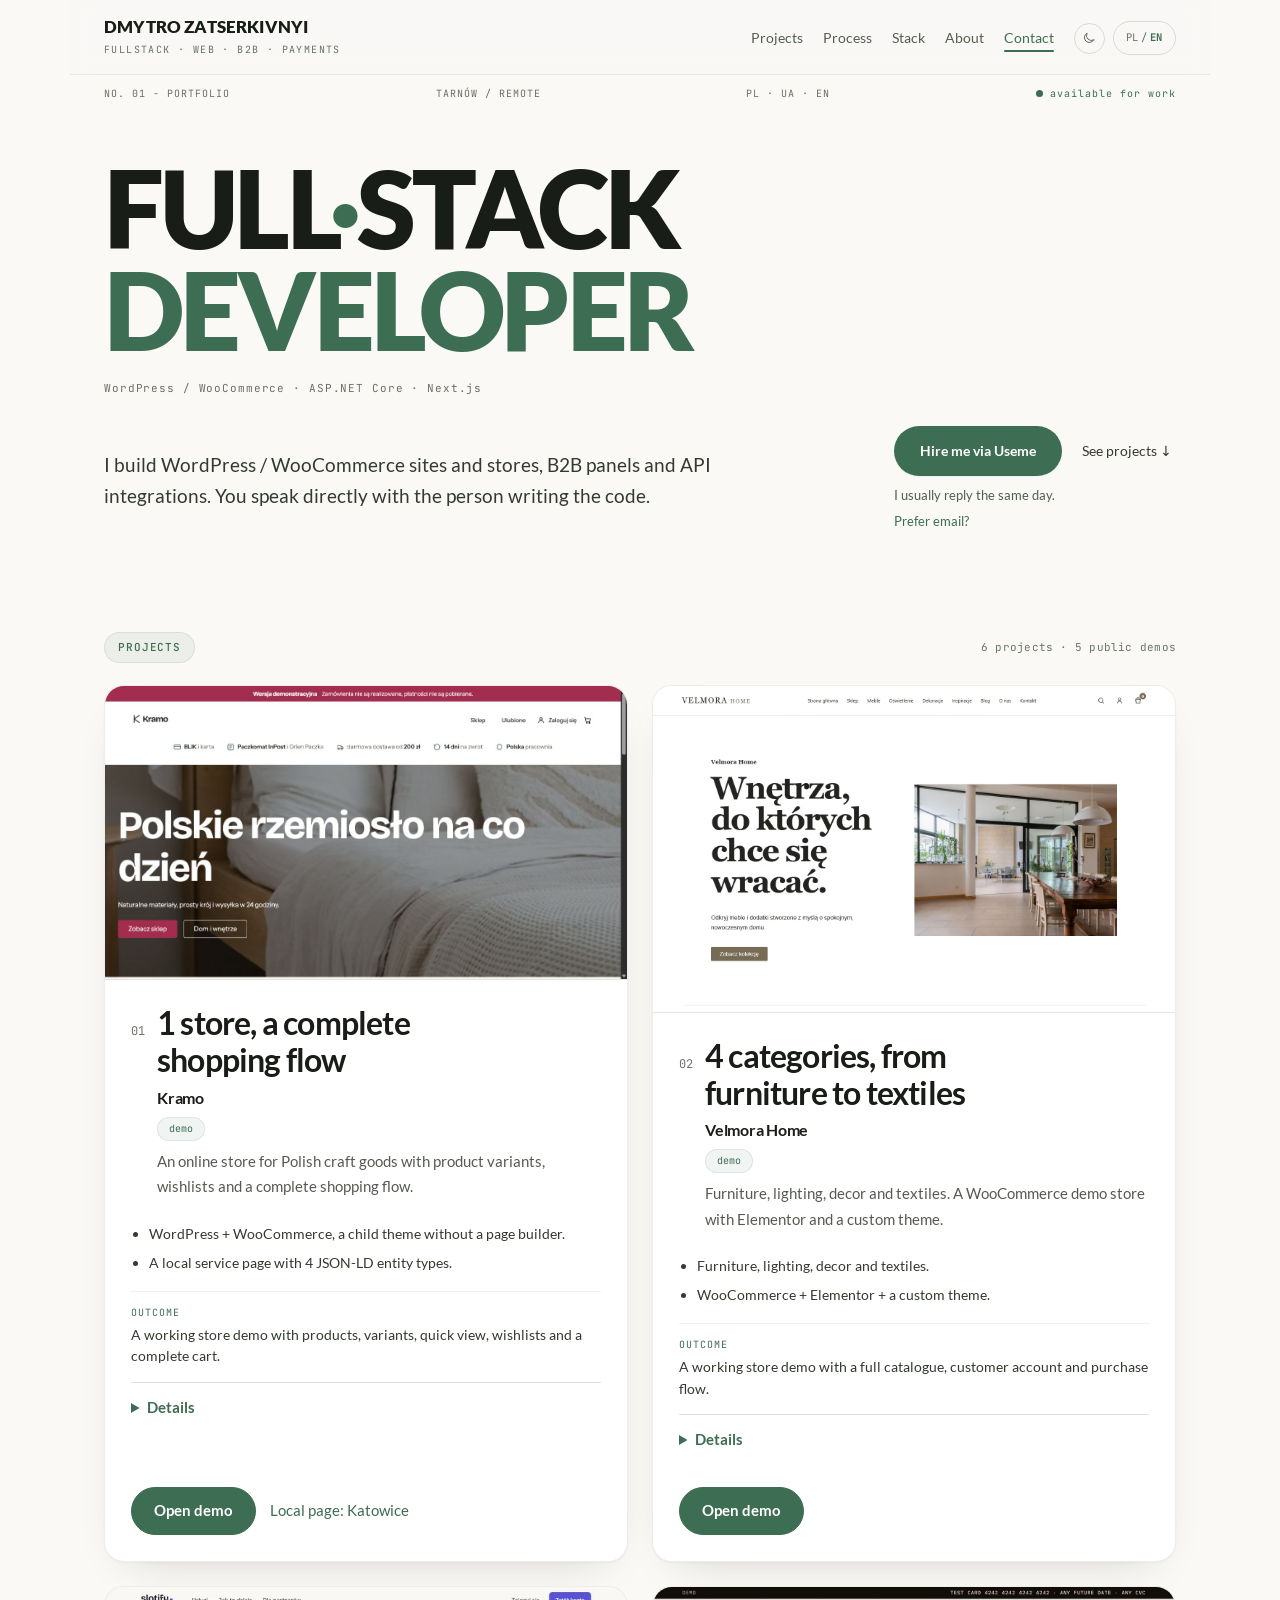
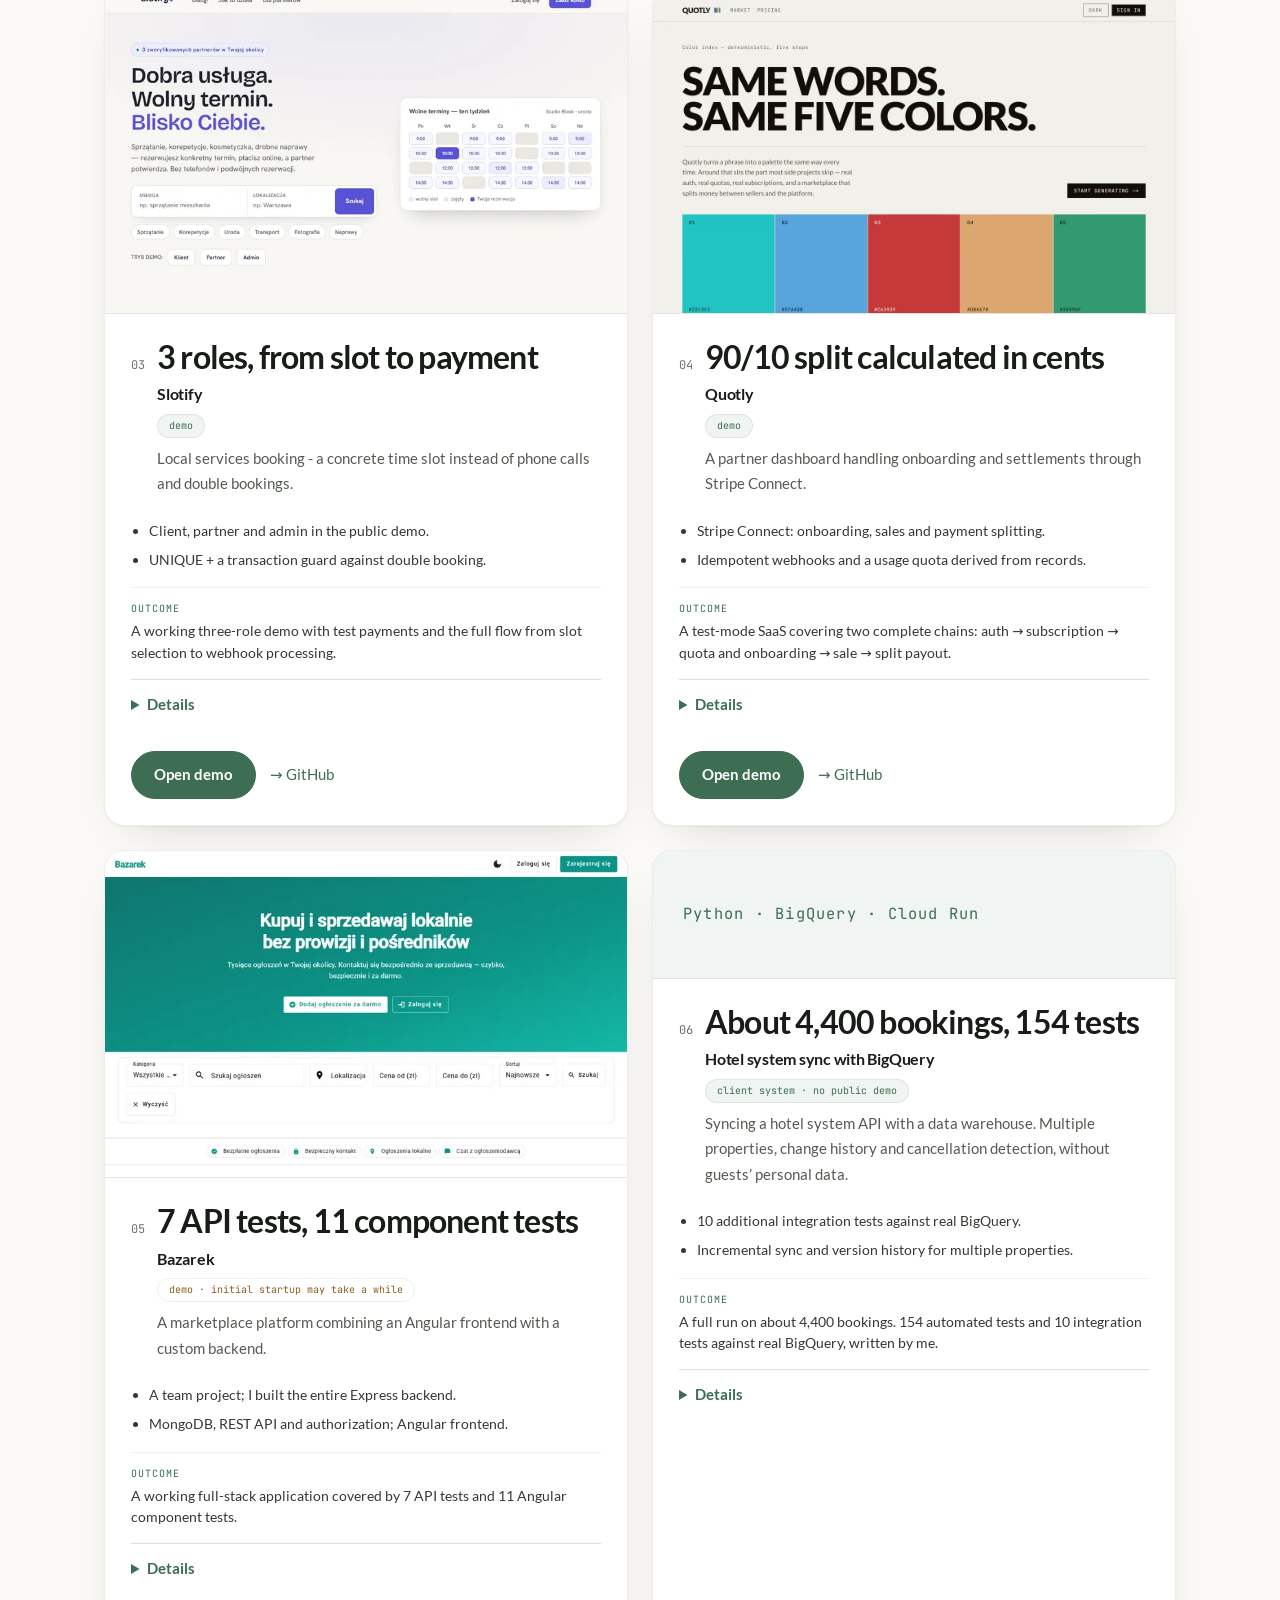
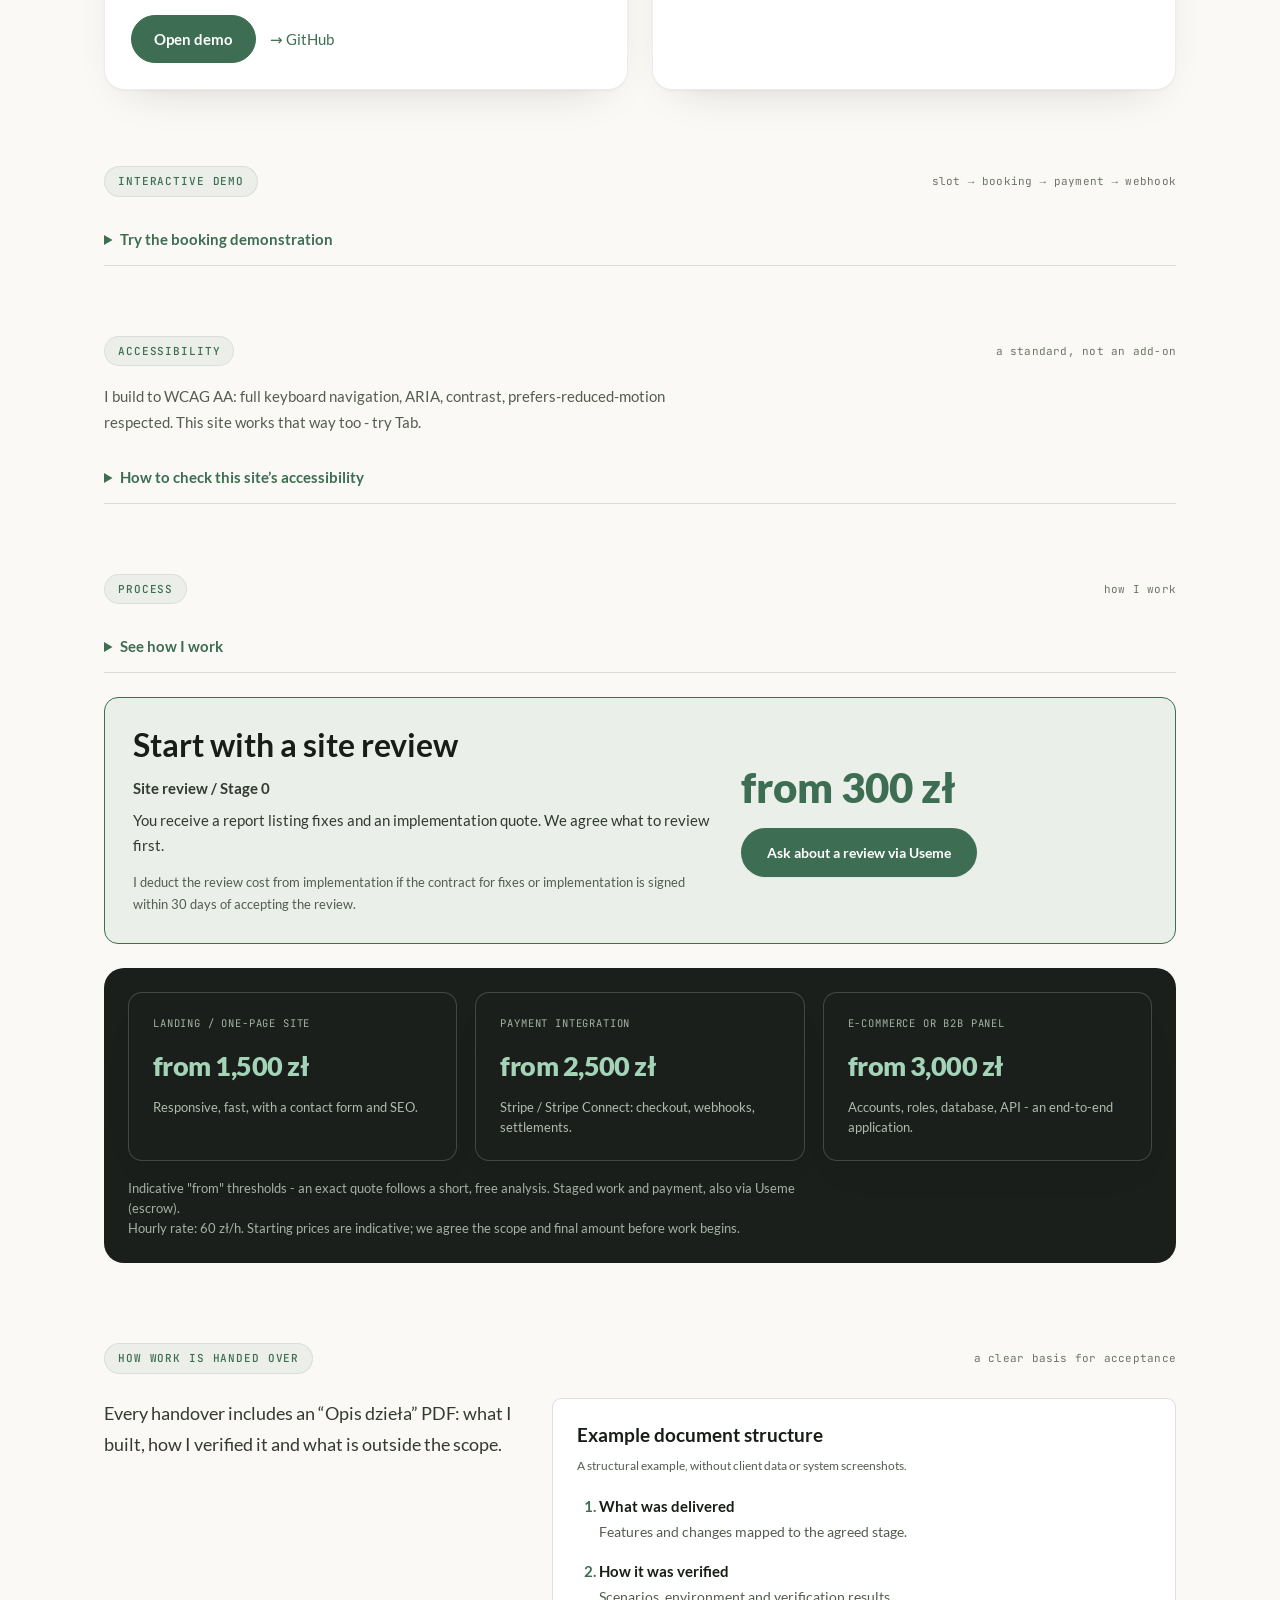
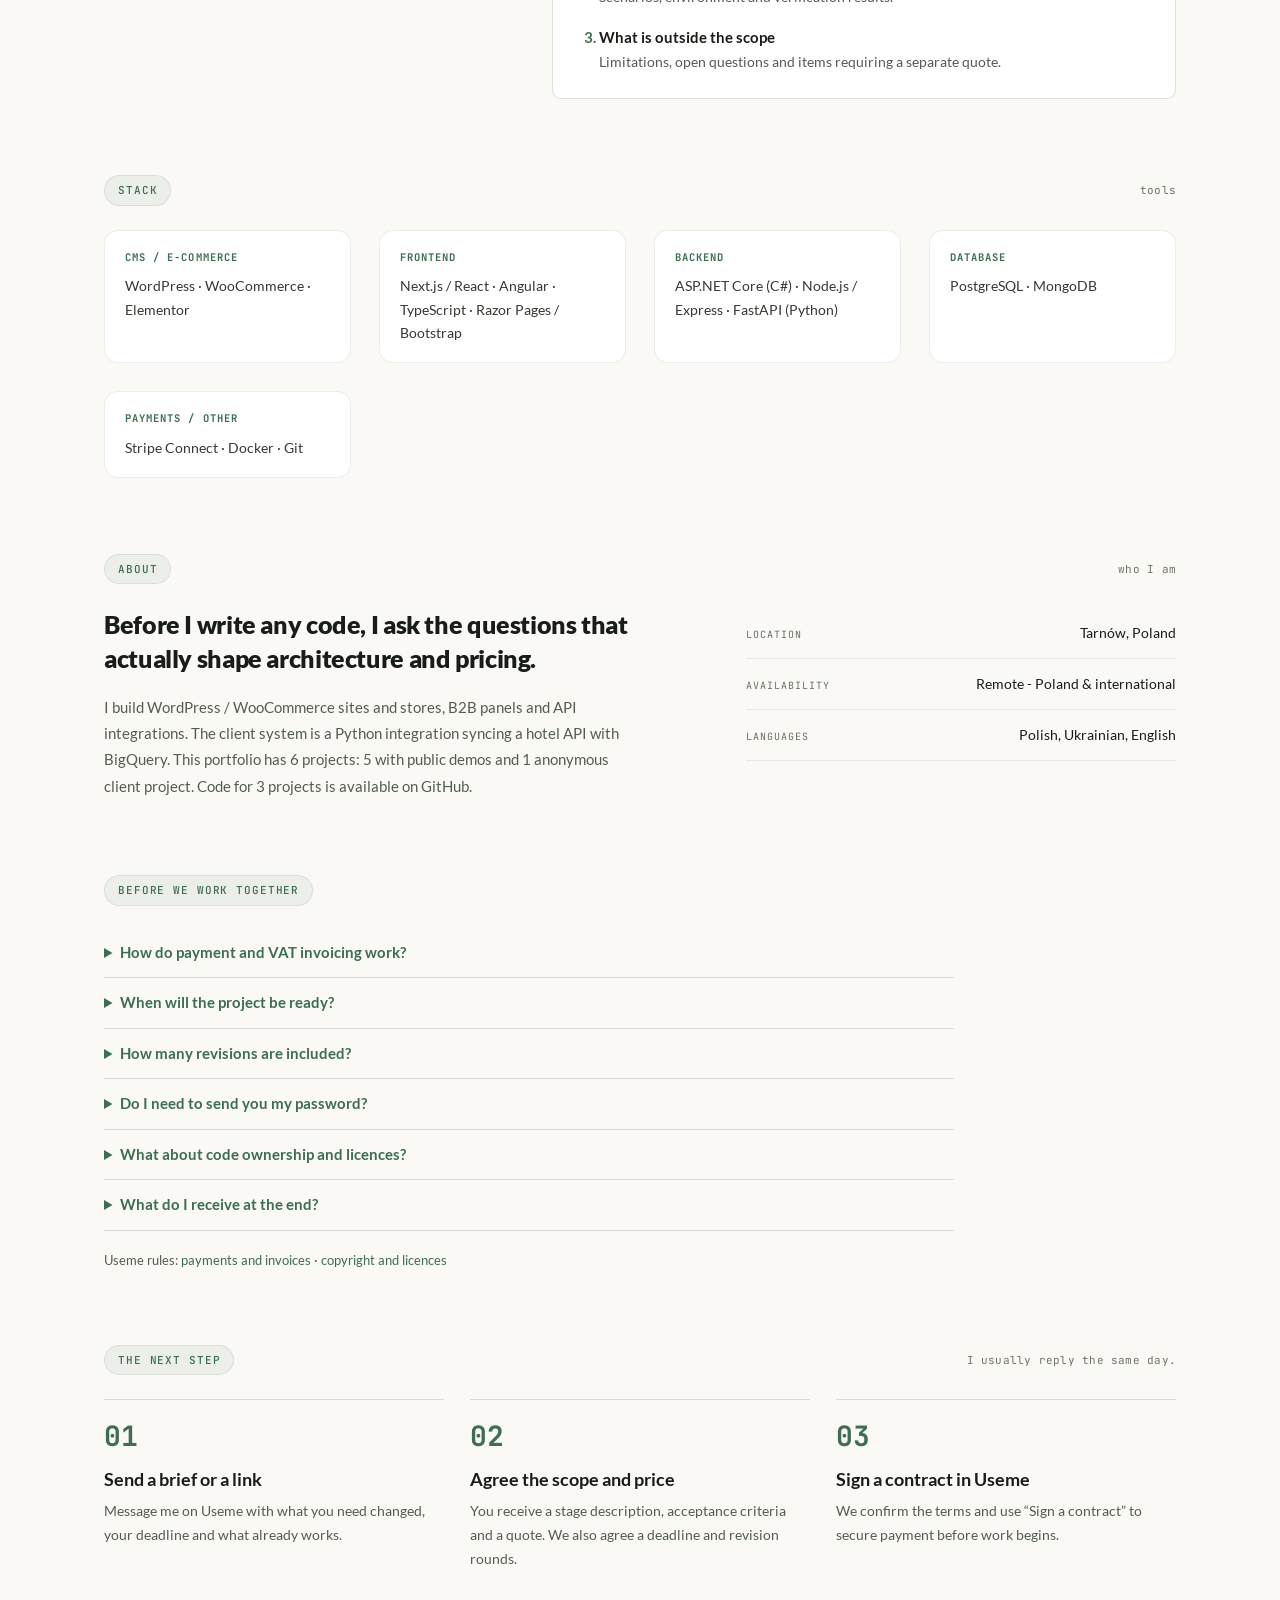
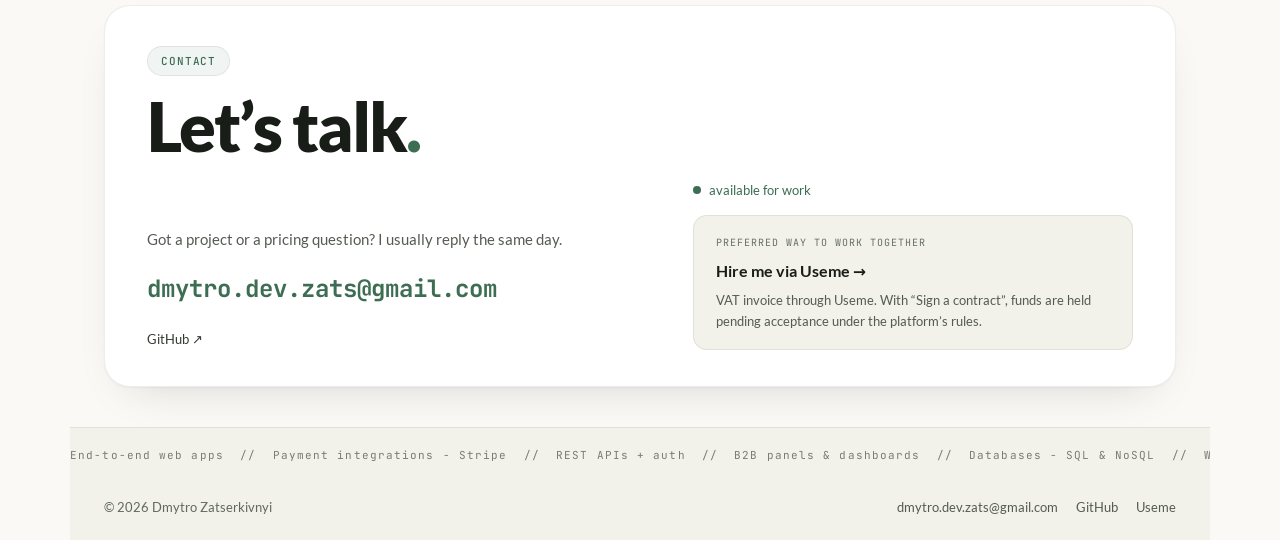
==== commit c61d2c39: "Remove operator panel case and related contract mentions" ====
--- a/en/index.html
+++ b/en/index.html
@@ -6,13 +6,13 @@
 <meta name="viewport" content="width=device-width, initial-scale=1.0">
 <meta name="theme-color" content="#faf9f6">
 <title data-i18n="seo.title">WordPress, WooCommerce &amp; B2B panels | Dmytro Zatserkivnyi</title>
-<meta name="description" data-i18n-content="seo.description" content="WordPress sites, WooCommerce and Elementor stores, B2B panels and API integrations. Explore 7 projects and demos. 60 PLN/hour. Hire through Useme.">
+<meta name="description" data-i18n-content="seo.description" content="WordPress sites, WooCommerce and Elementor stores, B2B panels and API integrations. Explore 6 projects and demos. 60 PLN/hour. Hire through Useme.">
 <meta name="robots" content="index, follow, max-image-preview:large">
 <meta property="og:type" content="website">
 <meta property="og:title" data-i18n-content="seo.title" content="WordPress, WooCommerce &amp; B2B panels | Dmytro Zatserkivnyi">
 <meta property="og:locale" content="en_GB">
 <meta property="og:locale:alternate" content="pl_PL">
-<meta property="og:description" data-i18n-content="seo.description" content="WordPress sites, WooCommerce and Elementor stores, B2B panels and API integrations. Explore 7 projects and demos. 60 PLN/hour. Hire through Useme.">
+<meta property="og:description" data-i18n-content="seo.description" content="WordPress sites, WooCommerce and Elementor stores, B2B panels and API integrations. Explore 6 projects and demos. 60 PLN/hour. Hire through Useme.">
 <meta property="og:url" content="https://dmytro-dev.pl/en/">
 <meta property="og:image" content="https://dmytro-dev.pl/og-image.png">
 <meta property="og:image:width" content="1200">
@@ -20,7 +20,7 @@
 <meta property="og:image:alt" content="Dmytro Zatserkivnyi · WordPress · WooCommerce · B2B · API">
 <meta name="twitter:card" content="summary_large_image">
 <meta name="twitter:title" data-i18n-content="seo.title" content="WordPress, WooCommerce &amp; B2B panels | Dmytro Zatserkivnyi">
-<meta name="twitter:description" data-i18n-content="seo.description" content="WordPress sites, WooCommerce and Elementor stores, B2B panels and API integrations. Explore 7 projects and demos. 60 PLN/hour. Hire through Useme.">
+<meta name="twitter:description" data-i18n-content="seo.description" content="WordPress sites, WooCommerce and Elementor stores, B2B panels and API integrations. Explore 6 projects and demos. 60 PLN/hour. Hire through Useme.">
 <meta name="twitter:image" content="https://dmytro-dev.pl/og-image.png">
 <meta name="twitter:image:alt" content="Dmytro Zatserkivnyi · WordPress · WooCommerce · B2B · API">
 <link rel="canonical" href="https://dmytro-dev.pl/en/">
@@ -69,7 +69,7 @@
       "@id": "https://dmytro-dev.pl/#service",
       "name": "Dmytro Zatserkivnyi",
       "url": "https://dmytro-dev.pl/en/",
-      "description": "WordPress sites, WooCommerce and Elementor stores, B2B panels and API integrations. Explore 7 projects and demos. 60 PLN/hour. Hire through Useme.",
+      "description": "WordPress sites, WooCommerce and Elementor stores, B2B panels and API integrations. Explore 6 projects and demos. 60 PLN/hour. Hire through Useme.",
       "image": "https://dmytro-dev.pl/og-image.png",
       "email": "dmytro.dev.zats@gmail.com",
       "address": {
@@ -96,7 +96,7 @@
       "@id": "https://dmytro-dev.pl/en/#webpage",
       "url": "https://dmytro-dev.pl/en/",
       "name": "WordPress, WooCommerce & B2B panels | Dmytro Zatserkivnyi",
-      "description": "WordPress sites, WooCommerce and Elementor stores, B2B panels and API integrations. Explore 7 projects and demos. 60 PLN/hour. Hire through Useme.",
+      "description": "WordPress sites, WooCommerce and Elementor stores, B2B panels and API integrations. Explore 6 projects and demos. 60 PLN/hour. Hire through Useme.",
       "inLanguage": "en",
       "about": {
         "@id": "https://dmytro-dev.pl/#person"
@@ -185,7 +185,7 @@
       <div class="fig-head reveal">
         <h2 class="fig-label" data-i18n="projects.title">Projects</h2>
         <span class="fig-rule"></span>
-        <span class="fig-sub" data-i18n="projects.eyebrow">7 projects · 5 public demos</span>
+        <span class="fig-sub" data-i18n="projects.eyebrow">6 projects · 5 public demos</span>
       </div>
       <div class="projects-grid" id="projectsGrid">
 <article class="project-card reveal" data-project-id="kramo">
@@ -211,28 +211,6 @@
           </div>
         </article>
 
-<article class="project-card reveal" data-project-id="oms-panel">
-          <div class="project-media project-media-placeholder">
-            <span data-i18n="project.omsPanel.media">ASP.NET CORE · OPERATOR PANEL</span>
-          </div>
-          <div class="project-content">
-            <header class="project-summary project-summary-client">
-              <span class="case-index">02</span>
-              <h3 class="case-headline" data-project-headline>5 contracts with one client</h3><p class="case-name" data-project-name>Order management operator panel</p>
-              <span class="case-status" data-project-status>client system · no public demo</span>
-              <p class="case-summary-copy" data-project-summary>A B2B panel frontend for orders, shipments, automation and invoices. My role: Razor Pages and Bootstrap; the backend team provided the REST API.</p>
-
-            </header><ul class="case-proof"><li data-project-fact>11 panel pages plus order list and detail extensions.</li><li data-project-fact>About 7,000 orders in testing; my role: Razor Pages frontend.</li></ul>
-            <dl class="case-outcome"><div class="case-fact"><dt data-i18n="case.result">Outcome</dt><dd data-case-value="result">5 consecutive contracts with the same client. Panel checked against about 7,000 real orders in a test environment; 96 of my commits in main. My contribution was the frontend, not the backend integrations.</dd></div></dl><details class="case-details"><summary data-i18n="case.details">Details</summary><span class="case-stack" data-project-stack>ASP.NET Core · Razor Pages · Bootstrap · REST API</span><dl class="case-grid">
-              <div class="case-fact"><dt data-i18n="case.problem">Problem</dt><dd data-case-value="problem">Operators needed a single panel for daily order handling: status changes synced with the store and shipping through courier accounts.</dd></div>
-              <div class="case-fact"><dt data-i18n="case.scope">Scope</dt><dd data-case-value="scope">Frontend: 11 panel pages plus extensions to the order list and detail view. Shipments, WHEN/IF/THEN rules with order-level testing and retry logs, invoices and corrections, status and courier settings.</dd></div>
-              <div class="case-fact"><dt data-i18n="case.architecture">Architecture</dt><dd data-case-value="architecture">ASP.NET Core Razor Pages and Bootstrap. The panel has no database access - all data goes through the backend team's REST API under a versioned contract.</dd></div>
-              <div class="case-fact"><dt data-i18n="case.challenge">Hardest part</dt><dd data-case-value="challenge">Shipping labels streamed through the panel with file-type checks, API validation errors shown next to the exact form field, and times computed in Europe/Warsaw regardless of the container's time zone.</dd></div>
-
-            </dl></details>
-          </div>
-        </article>
-
 <article class="project-card reveal" data-project-id="velmora-home">
           <a class="project-media" href="https://velmorahome.infinityfree.io/?i=1" target="_blank" rel="noopener" aria-label="Open demo Velmora Home">
               <picture>
@@ -243,7 +221,7 @@
           </a>
           <div class="project-content">
             <header class="project-summary">
-              <span class="case-index">03</span>
+              <span class="case-index">02</span>
               <h3 class="case-headline" data-project-headline>4 categories, from furniture to textiles</h3><p class="case-name" data-project-name>Velmora Home</p>
               <span class="case-status" data-project-status>demo</span>
               <p class="case-summary-copy" data-project-summary>Furniture, lighting, decor and textiles. A WooCommerce demo store with Elementor and a custom theme.</p>
@@ -266,7 +244,7 @@
           </a>
           <div class="project-content">
             <header class="project-summary">
-              <span class="case-index">04</span>
+              <span class="case-index">03</span>
               <h3 class="case-headline" data-project-headline>3 roles, from slot to payment</h3><p class="case-name" data-project-name>Slotify</p>
               <span class="case-status" data-project-status>demo</span>
               <p class="case-summary-copy" data-project-summary>Local services booking - a concrete time slot instead of phone calls and double bookings.</p>
@@ -290,7 +268,7 @@
           <a class="project-media" href="https://quotly-flax.vercel.app" target="_blank" rel="noopener" aria-label="Open demo Quotly"><img src="/assets/quotly.webp" alt="Quotly - landing with palette generator and Stripe billing" width="1280" height="800" loading="lazy" decoding="async" data-project-image></a>
           <div class="project-content">
             <header class="project-summary">
-              <span class="case-index">05</span>
+              <span class="case-index">04</span>
               <h3 class="case-headline" data-project-headline>90/10 split calculated in cents</h3><p class="case-name" data-project-name>Quotly</p>
               <span class="case-status" data-project-status>demo</span>
               <p class="case-summary-copy" data-project-summary>A partner dashboard handling onboarding and settlements through Stripe Connect.</p>
@@ -314,7 +292,7 @@
           <a class="project-media" href="https://bazarek-taw.onrender.com" target="_blank" rel="noopener" aria-label="Open demo Bazarek"><img src="/assets/bazarek.webp" alt="Bazarek - marketplace platform home page" width="1280" height="800" loading="lazy" decoding="async" data-project-image></a>
           <div class="project-content">
             <header class="project-summary">
-              <span class="case-index">06</span>
+              <span class="case-index">05</span>
               <h3 class="case-headline" data-project-headline>7 API tests, 11 component tests</h3><p class="case-name" data-project-name>Bazarek</p>
               <span class="case-status case-status-warn" data-project-status>demo · initial startup may take a while</span>
               <p class="case-summary-copy" data-project-summary>A marketplace platform combining an Angular frontend with a custom backend.</p>
@@ -334,7 +312,7 @@
           </div>
         </article>
 
-<article class="project-card reveal" data-project-id="hotel-bigquery"><div class="project-media project-media-placeholder"><span>Python · BigQuery · Cloud Run</span></div><div class="project-content"><header class="project-summary project-summary-client"><span class="case-index">07</span><h3 class="case-headline" data-project-headline>About 4,400 bookings, 154 tests</h3><p class="case-name" data-project-name>Hotel system sync with BigQuery</p><span class="case-status" data-project-status>client system · no public demo</span><p class="case-summary-copy" data-project-summary>Syncing a hotel system API with a data warehouse. Multiple properties, change history and cancellation detection, without guests’ personal data.</p></header><ul class="case-proof"><li data-project-fact>10 additional integration tests against real BigQuery.</li><li data-project-fact>Incremental sync and version history for multiple properties.</li></ul><dl class="case-outcome"><div class="case-fact"><dt data-i18n="case.result">Outcome</dt><dd data-case-value="result">A full run on about 4,400 bookings. 154 automated tests and 10 integration tests against real BigQuery, written by me.</dd></div></dl><details class="case-details"><summary data-i18n="case.details">Details</summary><span class="case-stack" data-project-stack>Python · BigQuery · Cloud Run · Cloud Scheduler · Secret Manager</span><dl class="case-grid"><div class="case-fact"><dt data-i18n="case.problem">Problem</dt><dd data-case-value="problem">Bring a hotel system API into BigQuery for multiple properties while preserving change history and detecting cancellations.</dd></div><div class="case-fact"><dt data-i18n="case.scope">Scope</dt><dd data-case-value="scope">Incremental booking imports, version history, lookup data and multiple properties. No guests’ personal data.</dd></div><div class="case-fact"><dt data-i18n="case.architecture">Architecture</dt><dd data-case-value="architecture">Python on Cloud Run, triggered by Cloud Scheduler. Secrets in Secret Manager; a service account with least-privilege access.</dd></div><div class="case-fact"><dt data-i18n="case.challenge">Hardest part</dt><dd data-case-value="challenge">Cancellation detection with a safeguard so an incomplete API response is not treated as deleted bookings.</dd></div></dl></details></div></article>
+<article class="project-card reveal" data-project-id="hotel-bigquery"><div class="project-media project-media-placeholder"><span>Python · BigQuery · Cloud Run</span></div><div class="project-content"><header class="project-summary project-summary-client"><span class="case-index">06</span><h3 class="case-headline" data-project-headline>About 4,400 bookings, 154 tests</h3><p class="case-name" data-project-name>Hotel system sync with BigQuery</p><span class="case-status" data-project-status>client system · no public demo</span><p class="case-summary-copy" data-project-summary>Syncing a hotel system API with a data warehouse. Multiple properties, change history and cancellation detection, without guests’ personal data.</p></header><ul class="case-proof"><li data-project-fact>10 additional integration tests against real BigQuery.</li><li data-project-fact>Incremental sync and version history for multiple properties.</li></ul><dl class="case-outcome"><div class="case-fact"><dt data-i18n="case.result">Outcome</dt><dd data-case-value="result">A full run on about 4,400 bookings. 154 automated tests and 10 integration tests against real BigQuery, written by me.</dd></div></dl><details class="case-details"><summary data-i18n="case.details">Details</summary><span class="case-stack" data-project-stack>Python · BigQuery · Cloud Run · Cloud Scheduler · Secret Manager</span><dl class="case-grid"><div class="case-fact"><dt data-i18n="case.problem">Problem</dt><dd data-case-value="problem">Bring a hotel system API into BigQuery for multiple properties while preserving change history and detecting cancellations.</dd></div><div class="case-fact"><dt data-i18n="case.scope">Scope</dt><dd data-case-value="scope">Incremental booking imports, version history, lookup data and multiple properties. No guests’ personal data.</dd></div><div class="case-fact"><dt data-i18n="case.architecture">Architecture</dt><dd data-case-value="architecture">Python on Cloud Run, triggered by Cloud Scheduler. Secrets in Secret Manager; a service account with least-privilege access.</dd></div><div class="case-fact"><dt data-i18n="case.challenge">Hardest part</dt><dd data-case-value="challenge">Cancellation detection with a safeguard so an incomplete API response is not treated as deleted bookings.</dd></div></dl></details></div></article>
       </div>
     </section>
 
@@ -468,7 +446,7 @@
       <div class="about-grid reveal">
         <div>
           <p class="about-lead" data-i18n="about.lead">Before I write any code, I ask the questions that actually shape architecture and pricing.</p>
-          <p class="about-body" data-i18n-html="about.text">I build WordPress / WooCommerce sites and stores, B2B panels and API integrations. For a client’s order panel I built the Razor Pages frontend, working with a backend team. The second client system is a Python integration syncing a hotel API with BigQuery. This portfolio has 7 projects: 5 with public demos and 2 anonymous client projects. Code for 3 projects is available on GitHub.</p>
+          <p class="about-body" data-i18n-html="about.text">I build WordPress / WooCommerce sites and stores, B2B panels and API integrations. The client system is a Python integration syncing a hotel API with BigQuery. This portfolio has 6 projects: 5 with public demos and 1 anonymous client project. Code for 3 projects is available on GitHub.</p>
         </div>
         <div>
           <div class="fact-row">
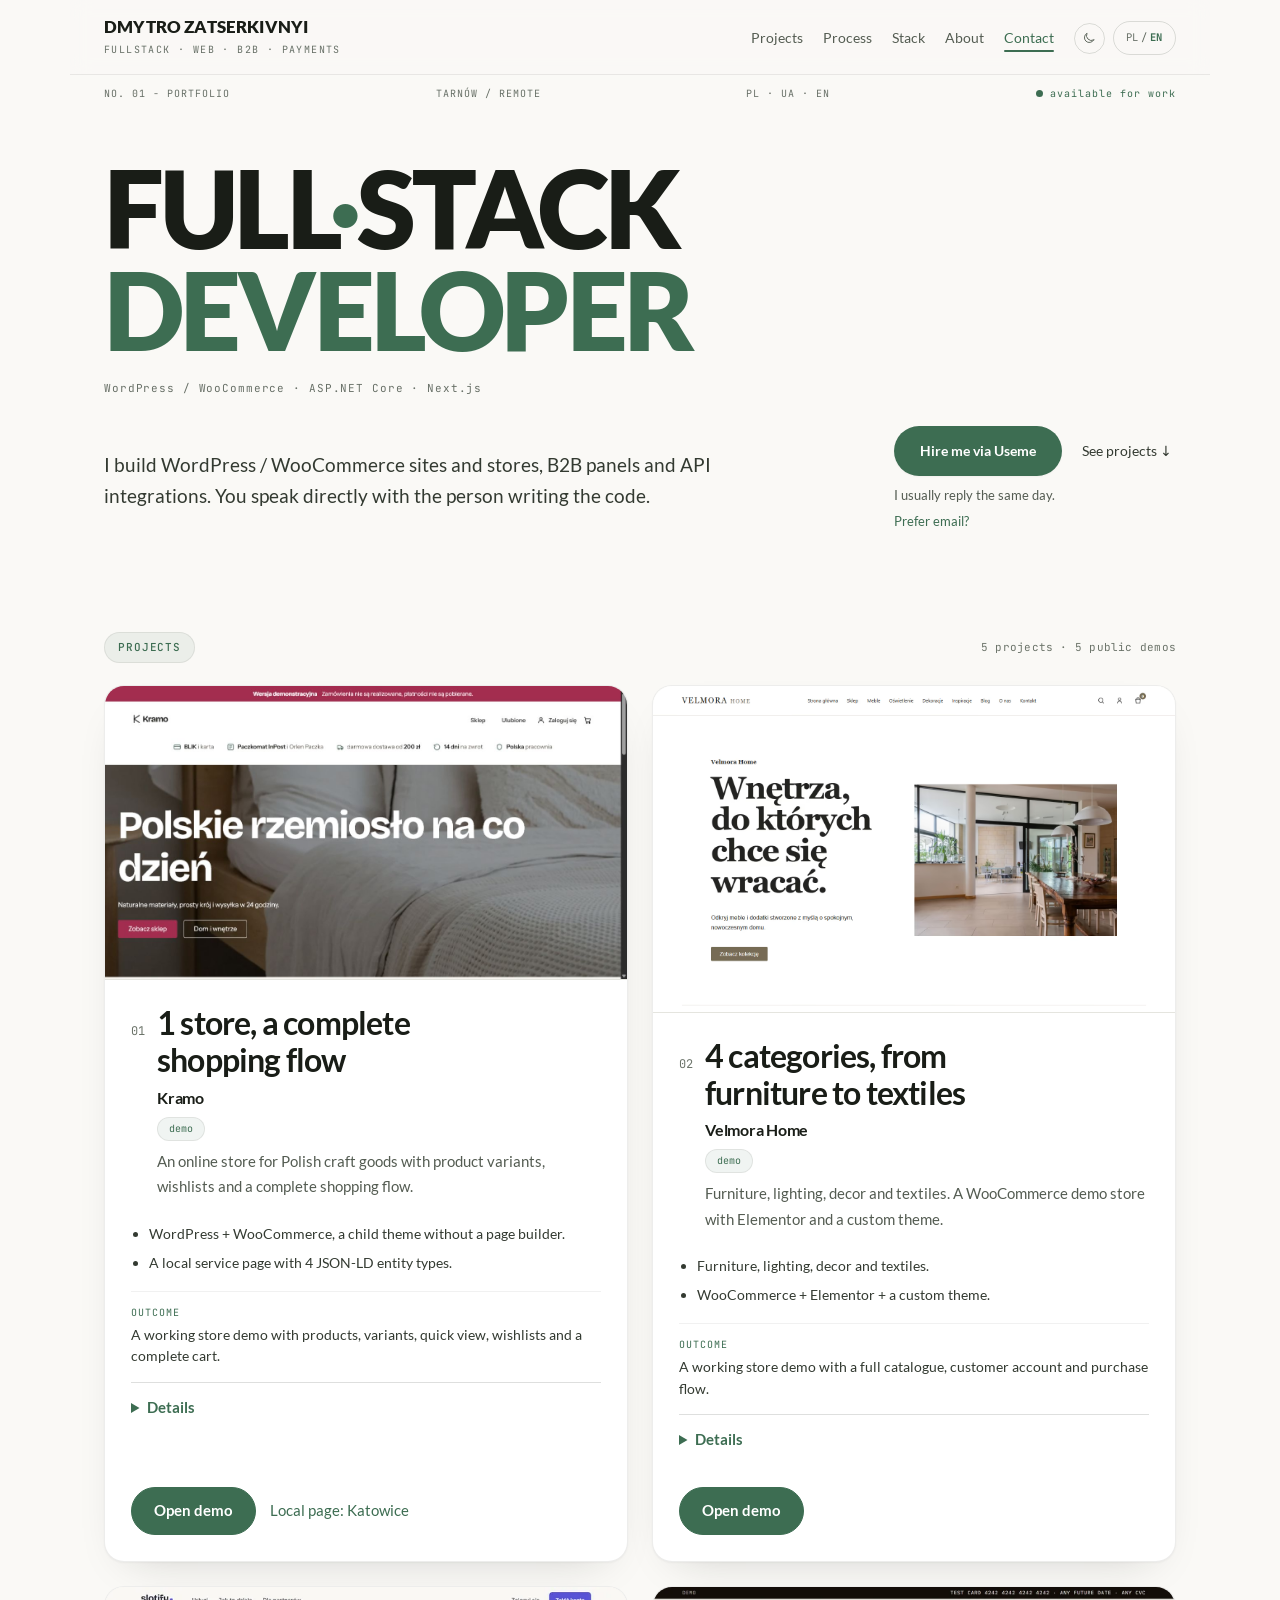
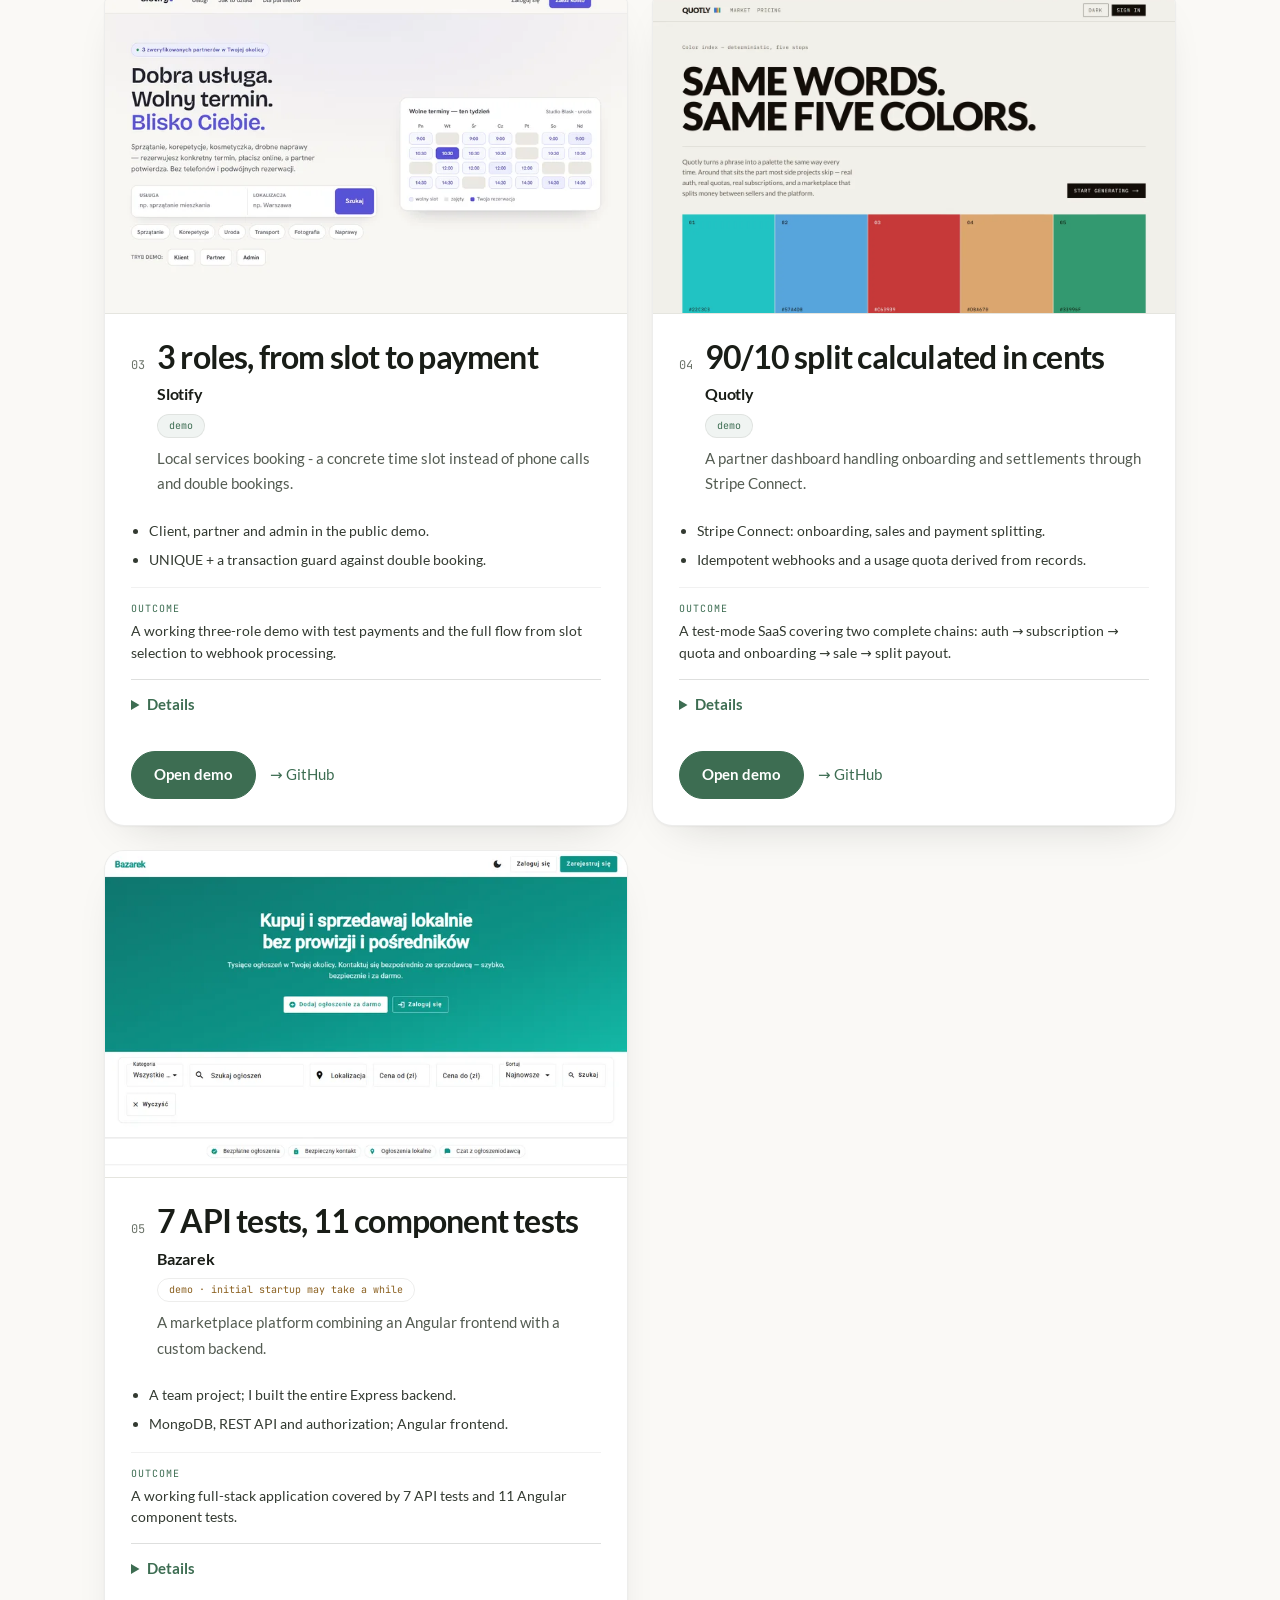
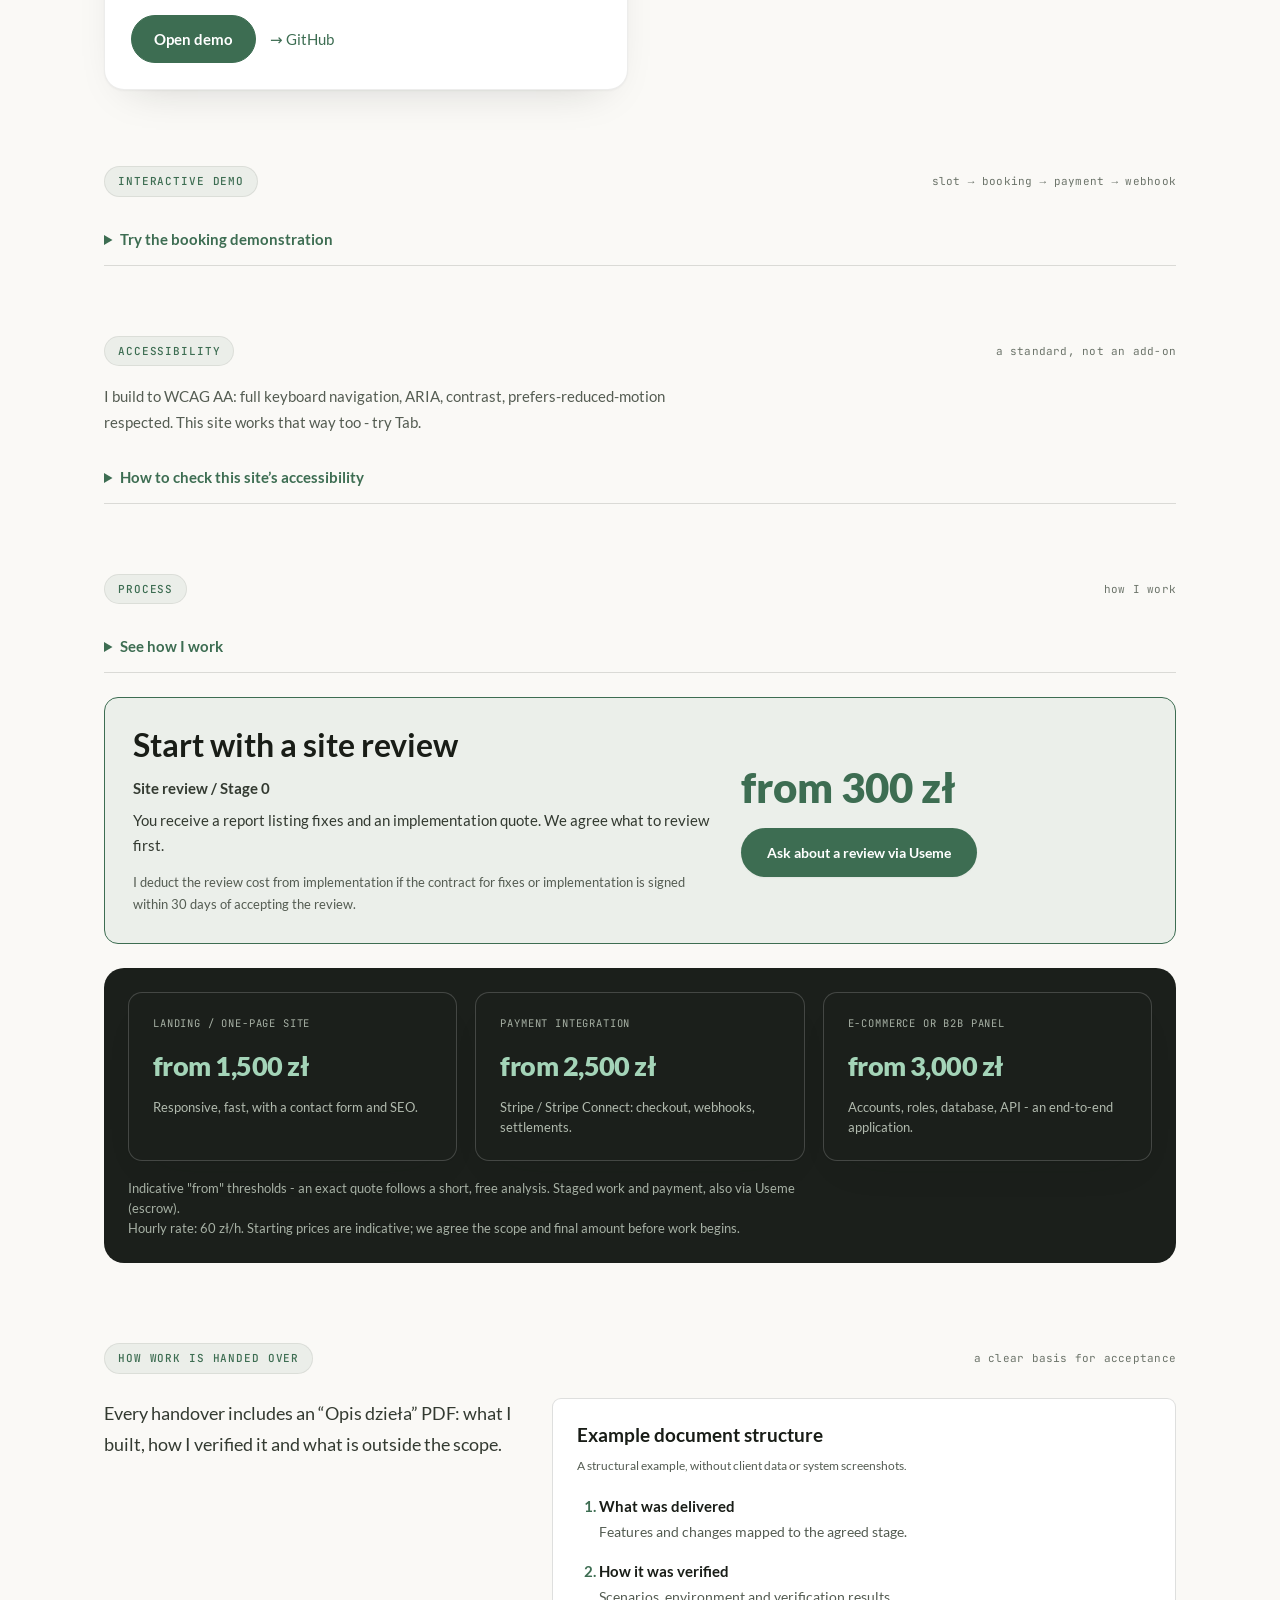
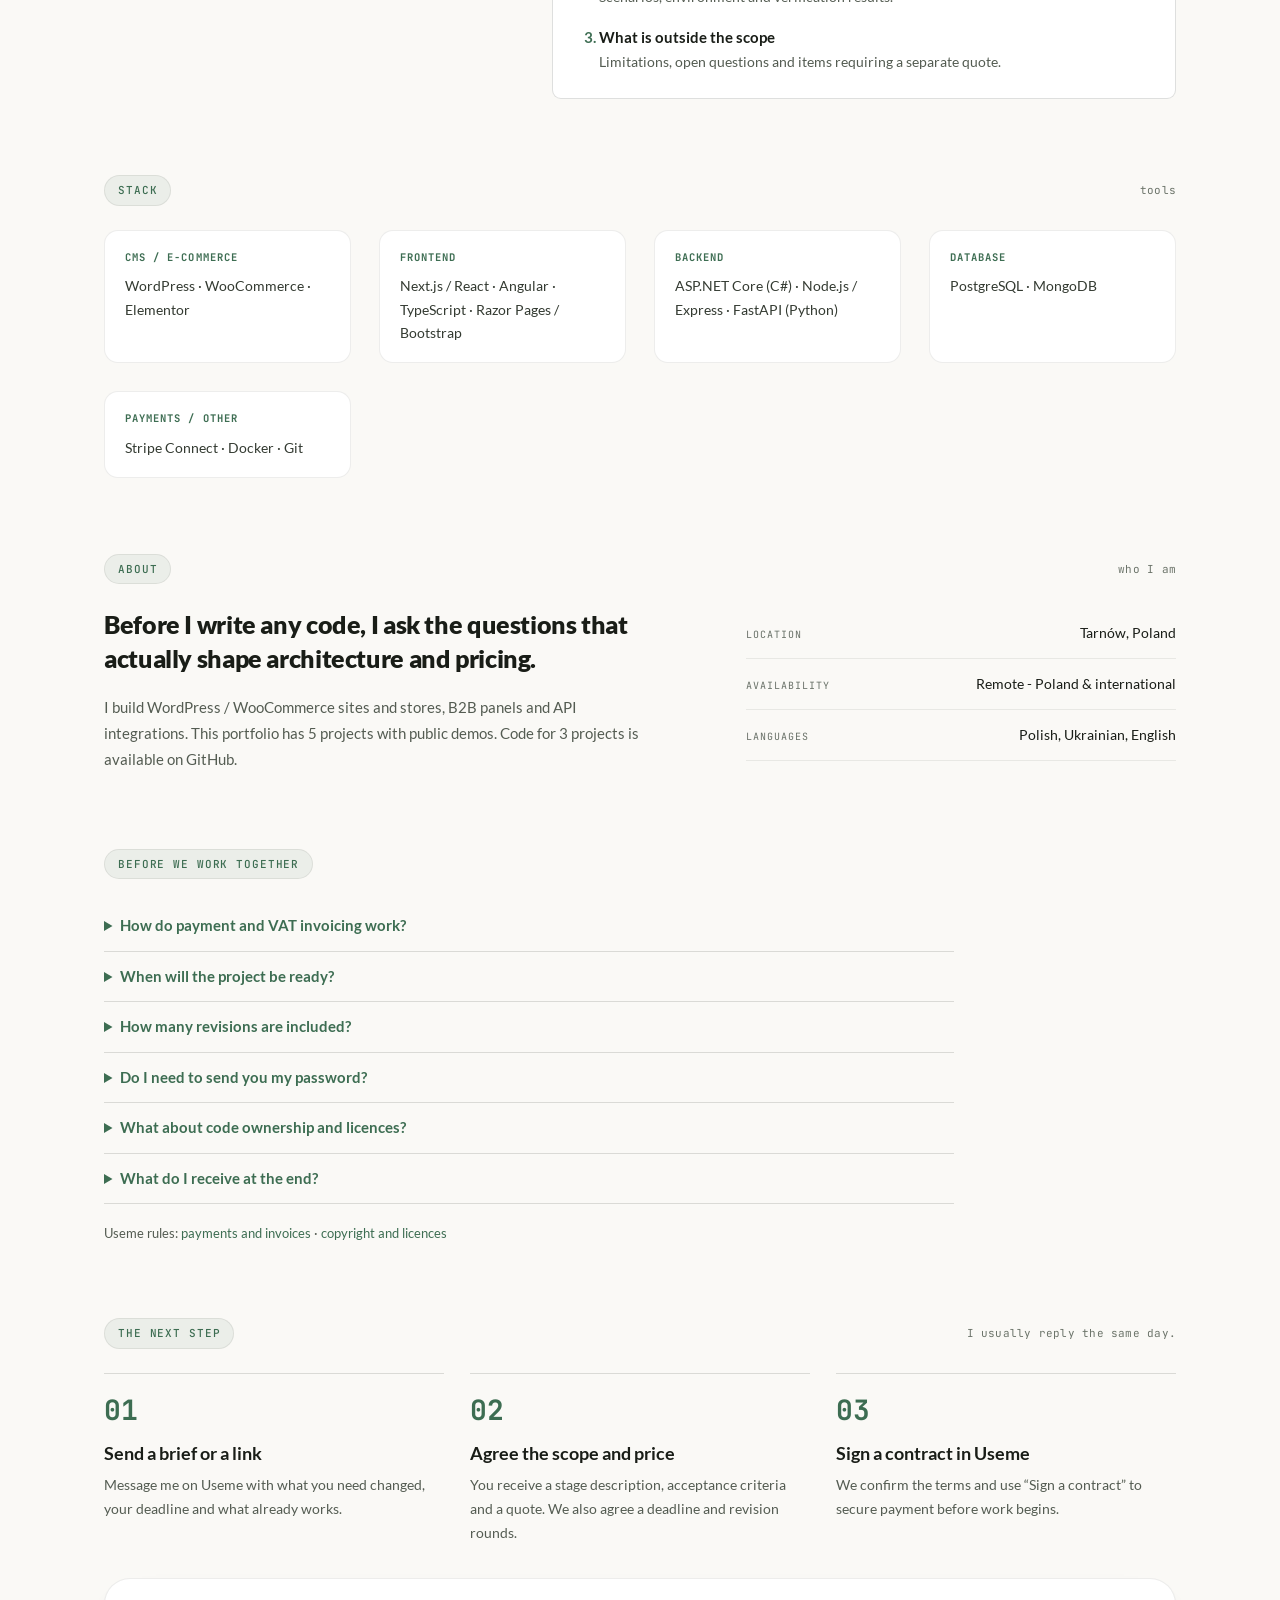
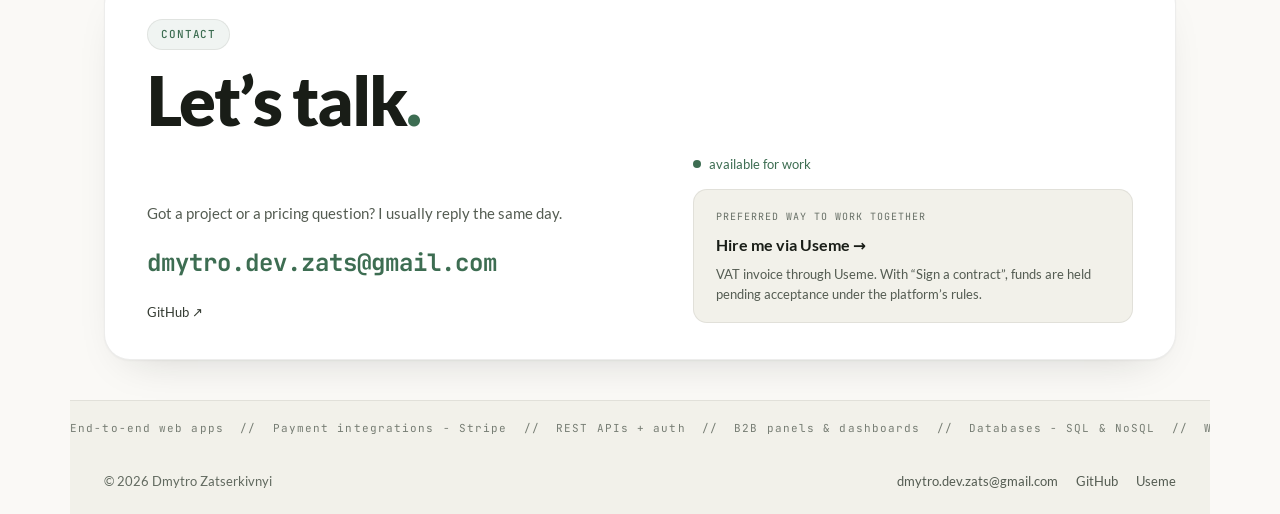
==== commit ccb24669: "Remove hotel sync case and related mentions" ====
--- a/en/index.html
+++ b/en/index.html
@@ -6,13 +6,13 @@
 <meta name="viewport" content="width=device-width, initial-scale=1.0">
 <meta name="theme-color" content="#faf9f6">
 <title data-i18n="seo.title">WordPress, WooCommerce &amp; B2B panels | Dmytro Zatserkivnyi</title>
-<meta name="description" data-i18n-content="seo.description" content="WordPress sites, WooCommerce and Elementor stores, B2B panels and API integrations. Explore 6 projects and demos. 60 PLN/hour. Hire through Useme.">
+<meta name="description" data-i18n-content="seo.description" content="WordPress sites, WooCommerce and Elementor stores, B2B panels and API integrations. Explore 5 projects and demos. 60 PLN/hour. Hire through Useme.">
 <meta name="robots" content="index, follow, max-image-preview:large">
 <meta property="og:type" content="website">
 <meta property="og:title" data-i18n-content="seo.title" content="WordPress, WooCommerce &amp; B2B panels | Dmytro Zatserkivnyi">
 <meta property="og:locale" content="en_GB">
 <meta property="og:locale:alternate" content="pl_PL">
-<meta property="og:description" data-i18n-content="seo.description" content="WordPress sites, WooCommerce and Elementor stores, B2B panels and API integrations. Explore 6 projects and demos. 60 PLN/hour. Hire through Useme.">
+<meta property="og:description" data-i18n-content="seo.description" content="WordPress sites, WooCommerce and Elementor stores, B2B panels and API integrations. Explore 5 projects and demos. 60 PLN/hour. Hire through Useme.">
 <meta property="og:url" content="https://dmytro-dev.pl/en/">
 <meta property="og:image" content="https://dmytro-dev.pl/og-image.png">
 <meta property="og:image:width" content="1200">
@@ -20,7 +20,7 @@
 <meta property="og:image:alt" content="Dmytro Zatserkivnyi · WordPress · WooCommerce · B2B · API">
 <meta name="twitter:card" content="summary_large_image">
 <meta name="twitter:title" data-i18n-content="seo.title" content="WordPress, WooCommerce &amp; B2B panels | Dmytro Zatserkivnyi">
-<meta name="twitter:description" data-i18n-content="seo.description" content="WordPress sites, WooCommerce and Elementor stores, B2B panels and API integrations. Explore 6 projects and demos. 60 PLN/hour. Hire through Useme.">
+<meta name="twitter:description" data-i18n-content="seo.description" content="WordPress sites, WooCommerce and Elementor stores, B2B panels and API integrations. Explore 5 projects and demos. 60 PLN/hour. Hire through Useme.">
 <meta name="twitter:image" content="https://dmytro-dev.pl/og-image.png">
 <meta name="twitter:image:alt" content="Dmytro Zatserkivnyi · WordPress · WooCommerce · B2B · API">
 <link rel="canonical" href="https://dmytro-dev.pl/en/">
@@ -59,7 +59,6 @@
         "Elementor",
         "ASP.NET Core Razor Pages",
         "Python",
-        "BigQuery",
         "Next.js",
         "Stripe Connect"
       ]
@@ -69,7 +68,7 @@
       "@id": "https://dmytro-dev.pl/#service",
       "name": "Dmytro Zatserkivnyi",
       "url": "https://dmytro-dev.pl/en/",
-      "description": "WordPress sites, WooCommerce and Elementor stores, B2B panels and API integrations. Explore 6 projects and demos. 60 PLN/hour. Hire through Useme.",
+      "description": "WordPress sites, WooCommerce and Elementor stores, B2B panels and API integrations. Explore 5 projects and demos. 60 PLN/hour. Hire through Useme.",
       "image": "https://dmytro-dev.pl/og-image.png",
       "email": "dmytro.dev.zats@gmail.com",
       "address": {
@@ -96,7 +95,7 @@
       "@id": "https://dmytro-dev.pl/en/#webpage",
       "url": "https://dmytro-dev.pl/en/",
       "name": "WordPress, WooCommerce & B2B panels | Dmytro Zatserkivnyi",
-      "description": "WordPress sites, WooCommerce and Elementor stores, B2B panels and API integrations. Explore 6 projects and demos. 60 PLN/hour. Hire through Useme.",
+      "description": "WordPress sites, WooCommerce and Elementor stores, B2B panels and API integrations. Explore 5 projects and demos. 60 PLN/hour. Hire through Useme.",
       "inLanguage": "en",
       "about": {
         "@id": "https://dmytro-dev.pl/#person"
@@ -185,7 +184,7 @@
       <div class="fig-head reveal">
         <h2 class="fig-label" data-i18n="projects.title">Projects</h2>
         <span class="fig-rule"></span>
-        <span class="fig-sub" data-i18n="projects.eyebrow">6 projects · 5 public demos</span>
+        <span class="fig-sub" data-i18n="projects.eyebrow">5 projects · 5 public demos</span>
       </div>
       <div class="projects-grid" id="projectsGrid">
 <article class="project-card reveal" data-project-id="kramo">
@@ -312,7 +311,6 @@
           </div>
         </article>
 
-<article class="project-card reveal" data-project-id="hotel-bigquery"><div class="project-media project-media-placeholder"><span>Python · BigQuery · Cloud Run</span></div><div class="project-content"><header class="project-summary project-summary-client"><span class="case-index">06</span><h3 class="case-headline" data-project-headline>About 4,400 bookings, 154 tests</h3><p class="case-name" data-project-name>Hotel system sync with BigQuery</p><span class="case-status" data-project-status>client system · no public demo</span><p class="case-summary-copy" data-project-summary>Syncing a hotel system API with a data warehouse. Multiple properties, change history and cancellation detection, without guests’ personal data.</p></header><ul class="case-proof"><li data-project-fact>10 additional integration tests against real BigQuery.</li><li data-project-fact>Incremental sync and version history for multiple properties.</li></ul><dl class="case-outcome"><div class="case-fact"><dt data-i18n="case.result">Outcome</dt><dd data-case-value="result">A full run on about 4,400 bookings. 154 automated tests and 10 integration tests against real BigQuery, written by me.</dd></div></dl><details class="case-details"><summary data-i18n="case.details">Details</summary><span class="case-stack" data-project-stack>Python · BigQuery · Cloud Run · Cloud Scheduler · Secret Manager</span><dl class="case-grid"><div class="case-fact"><dt data-i18n="case.problem">Problem</dt><dd data-case-value="problem">Bring a hotel system API into BigQuery for multiple properties while preserving change history and detecting cancellations.</dd></div><div class="case-fact"><dt data-i18n="case.scope">Scope</dt><dd data-case-value="scope">Incremental booking imports, version history, lookup data and multiple properties. No guests’ personal data.</dd></div><div class="case-fact"><dt data-i18n="case.architecture">Architecture</dt><dd data-case-value="architecture">Python on Cloud Run, triggered by Cloud Scheduler. Secrets in Secret Manager; a service account with least-privilege access.</dd></div><div class="case-fact"><dt data-i18n="case.challenge">Hardest part</dt><dd data-case-value="challenge">Cancellation detection with a safeguard so an incomplete API response is not treated as deleted bookings.</dd></div></dl></details></div></article>
       </div>
     </section>
 
@@ -446,7 +444,7 @@
       <div class="about-grid reveal">
         <div>
           <p class="about-lead" data-i18n="about.lead">Before I write any code, I ask the questions that actually shape architecture and pricing.</p>
-          <p class="about-body" data-i18n-html="about.text">I build WordPress / WooCommerce sites and stores, B2B panels and API integrations. The client system is a Python integration syncing a hotel API with BigQuery. This portfolio has 6 projects: 5 with public demos and 1 anonymous client project. Code for 3 projects is available on GitHub.</p>
+          <p class="about-body" data-i18n-html="about.text">I build WordPress / WooCommerce sites and stores, B2B panels and API integrations. This portfolio has 5 projects with public demos. Code for 3 projects is available on GitHub.</p>
         </div>
         <div>
           <div class="fact-row">
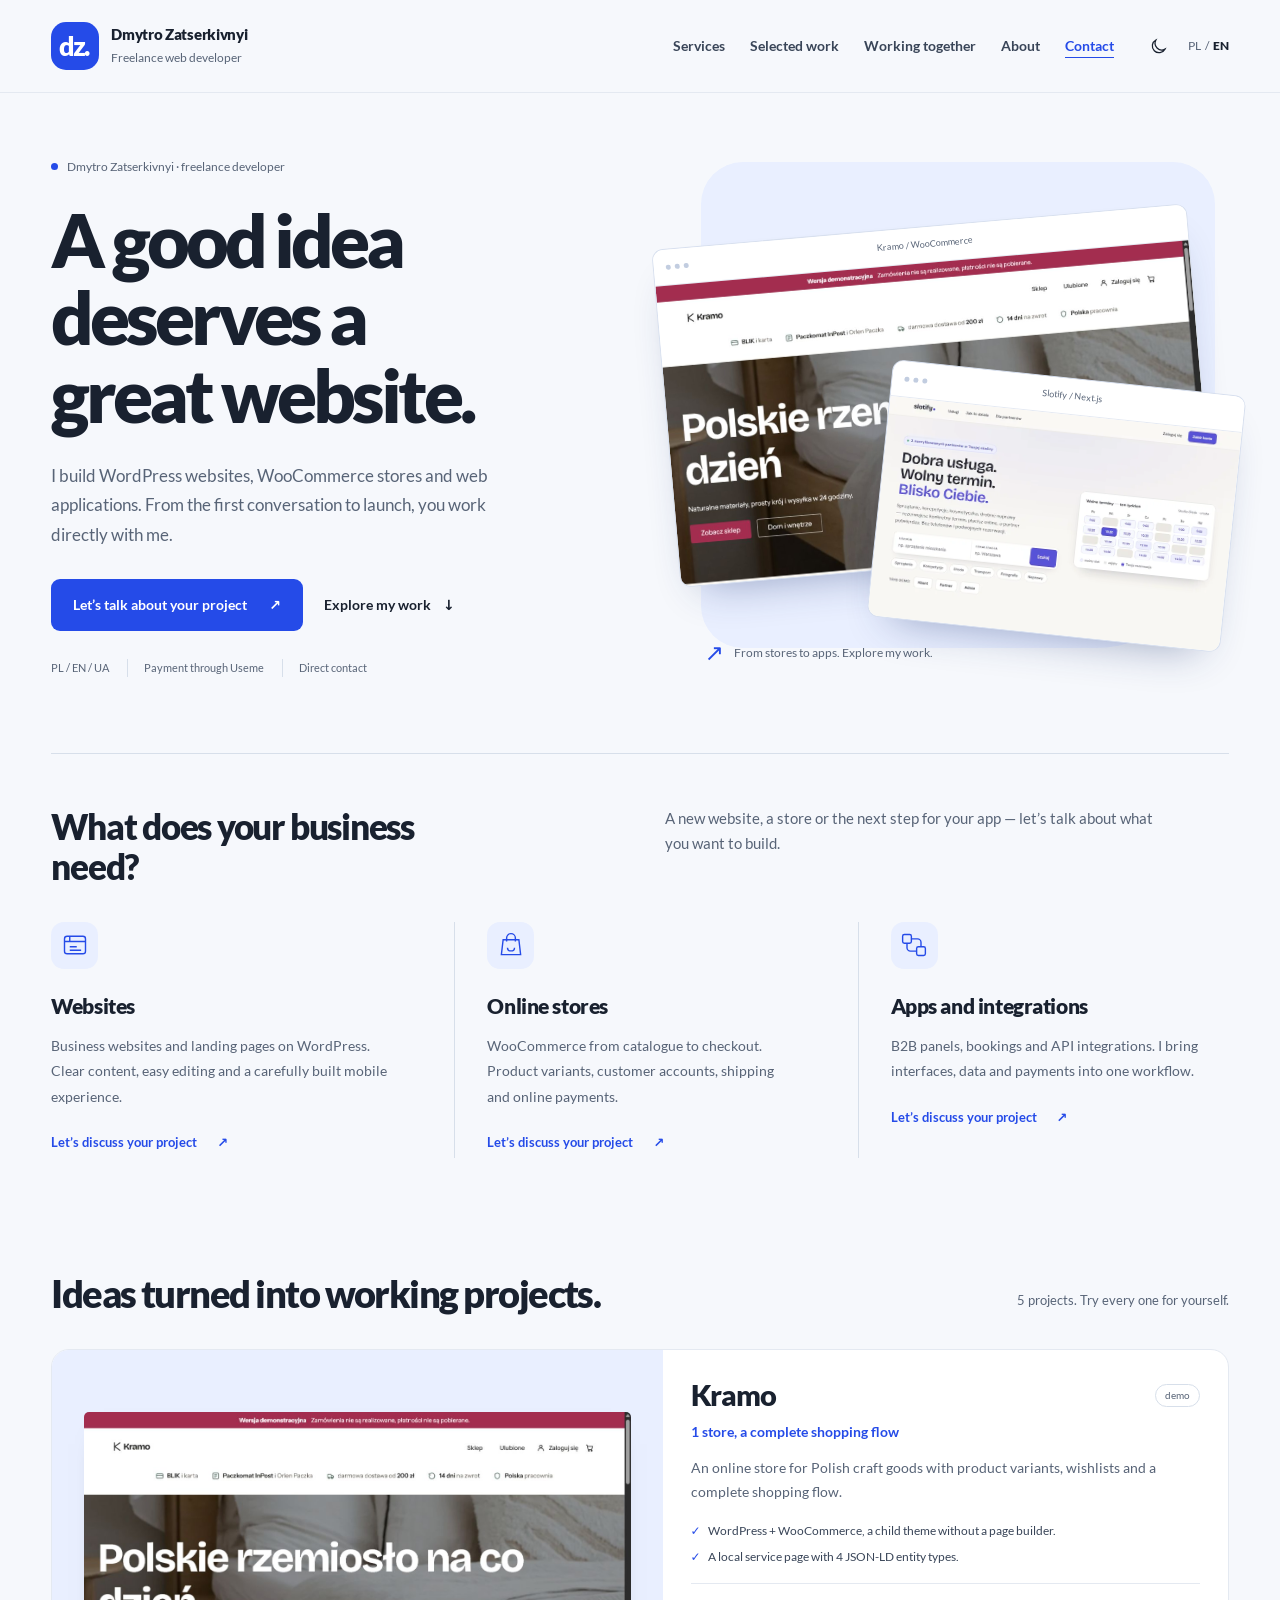
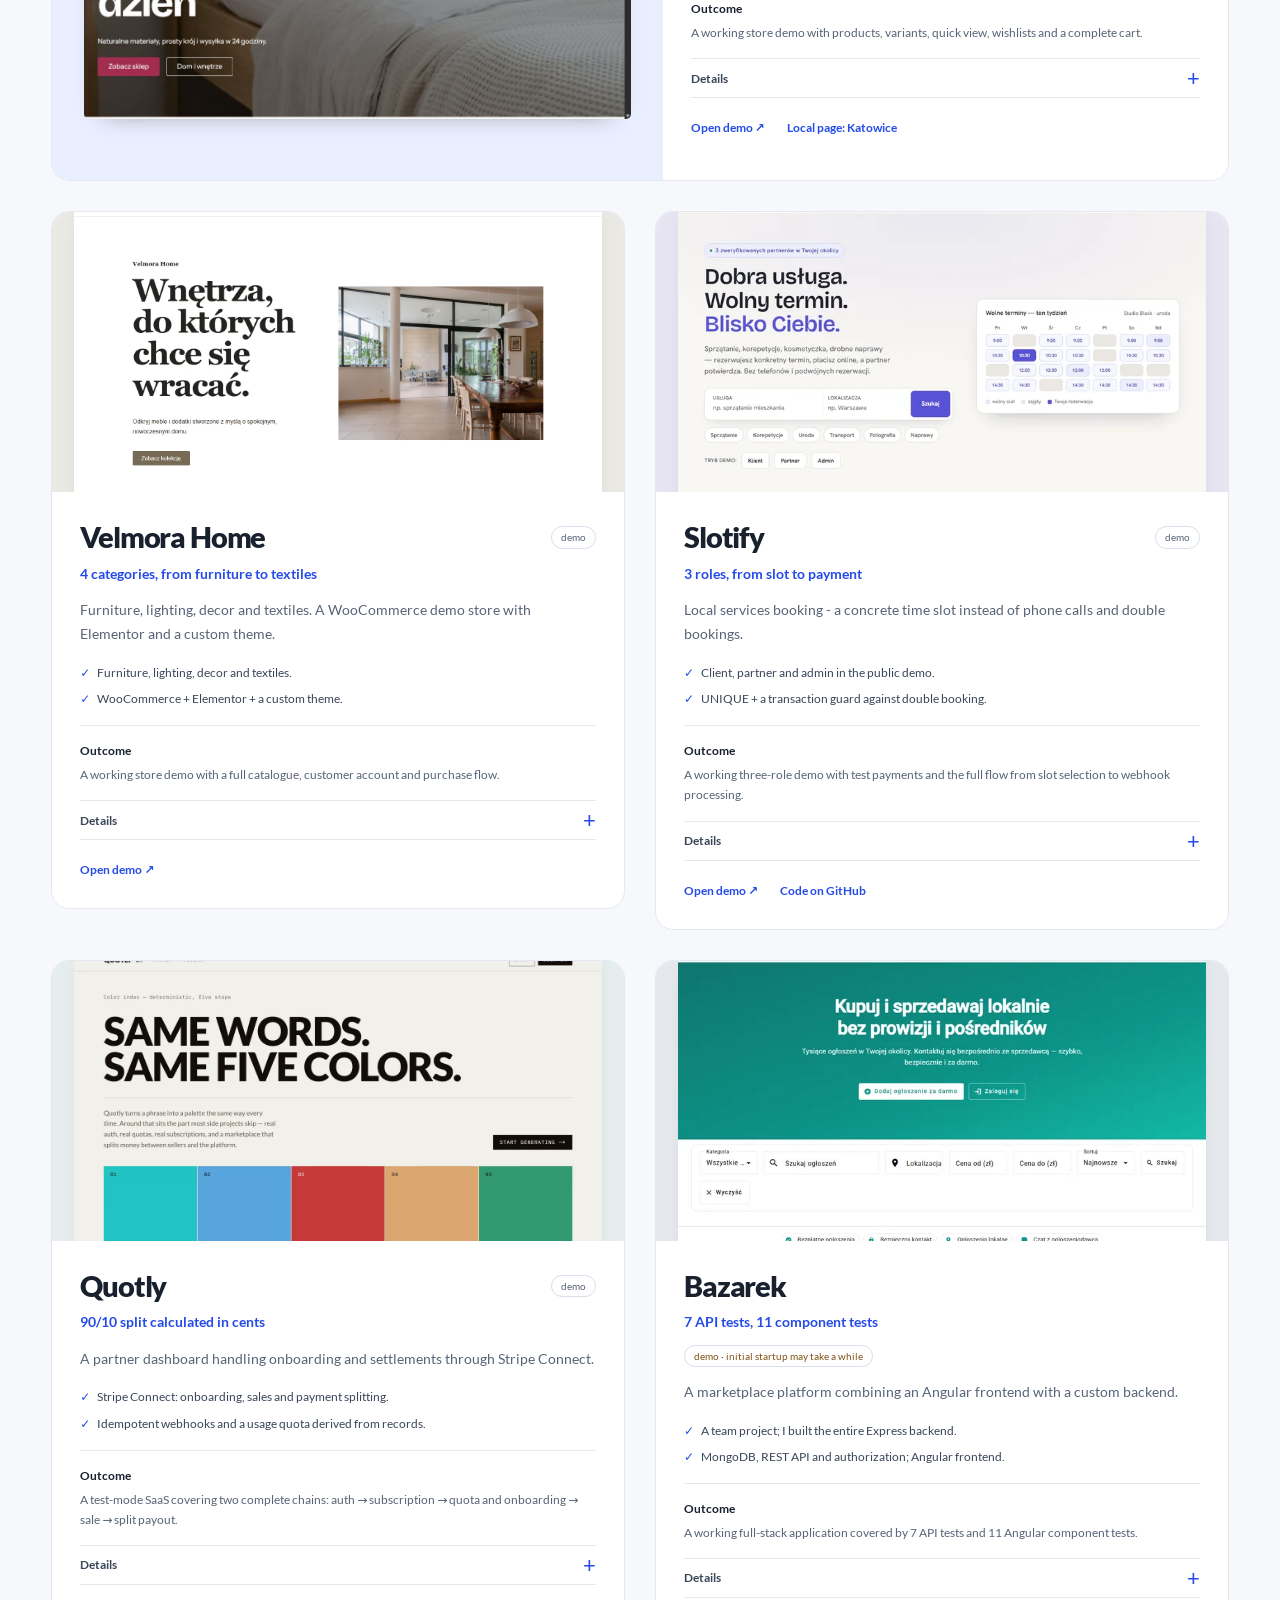
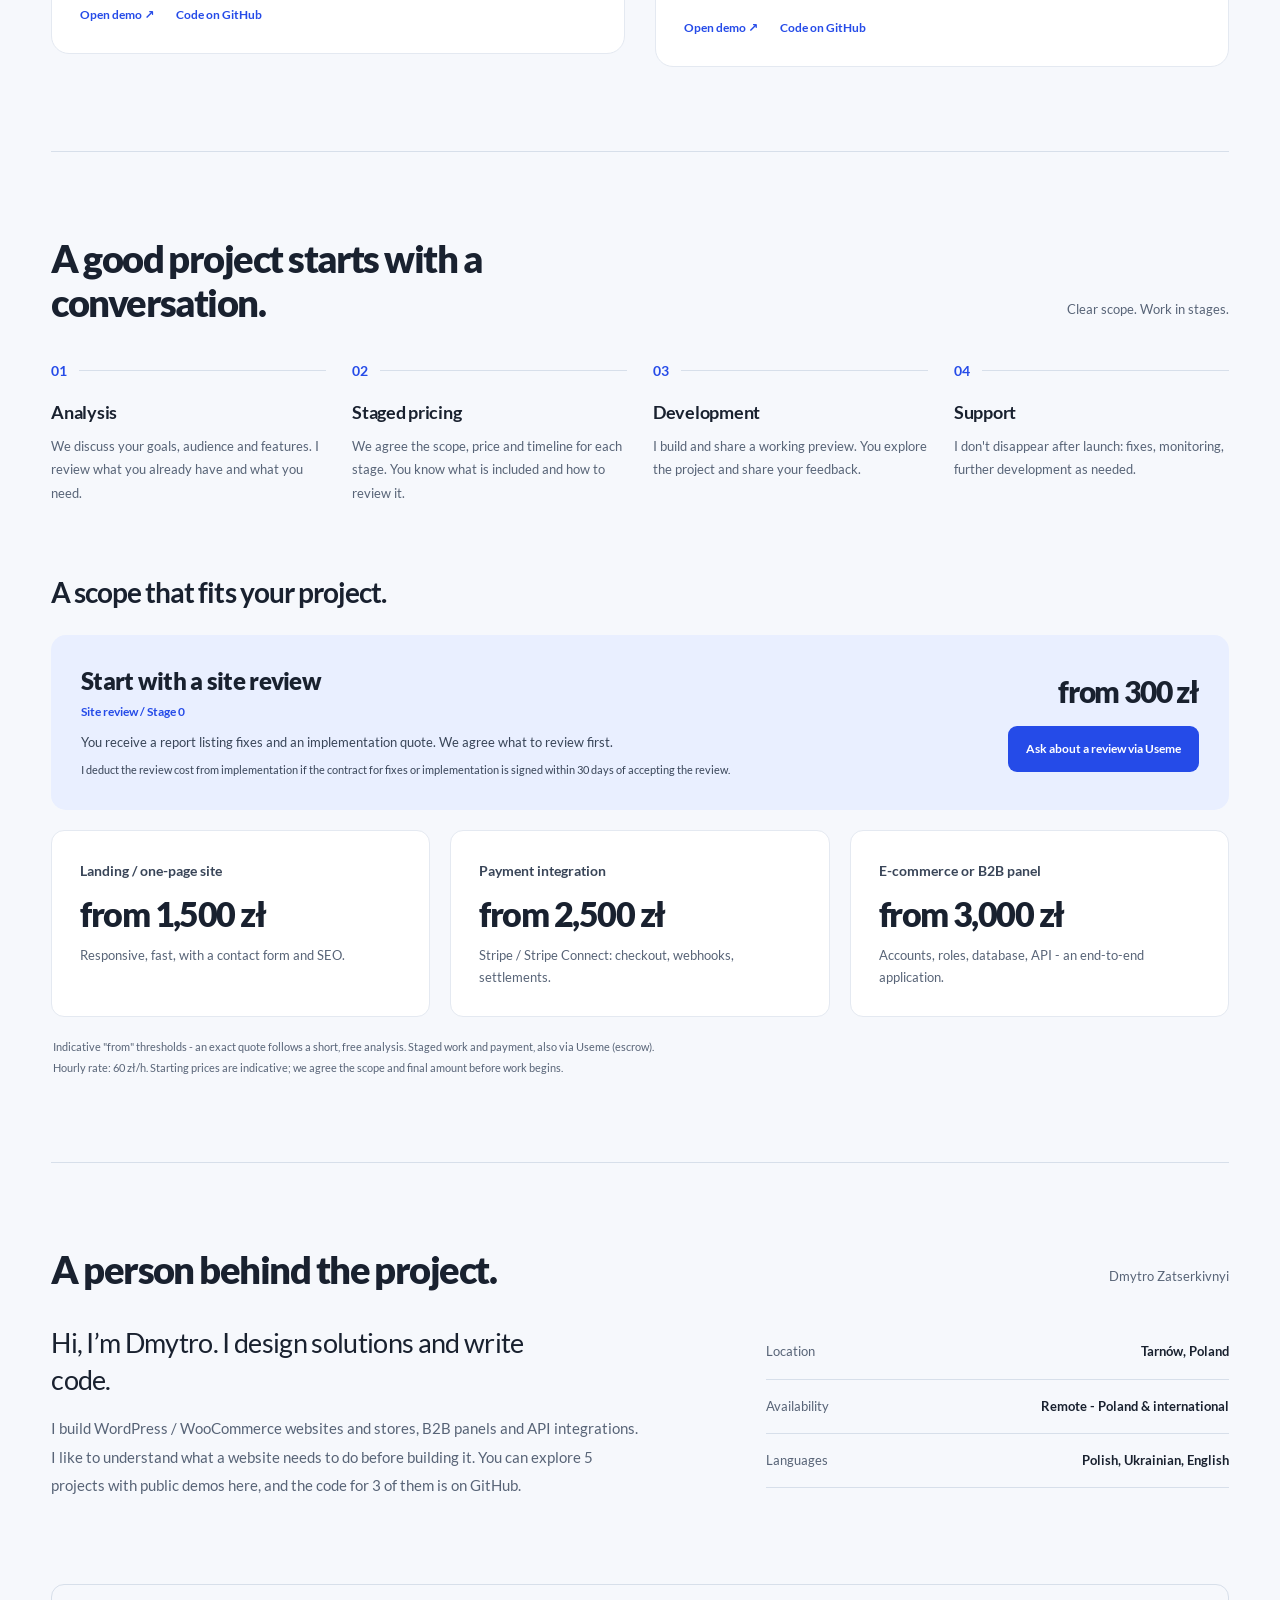
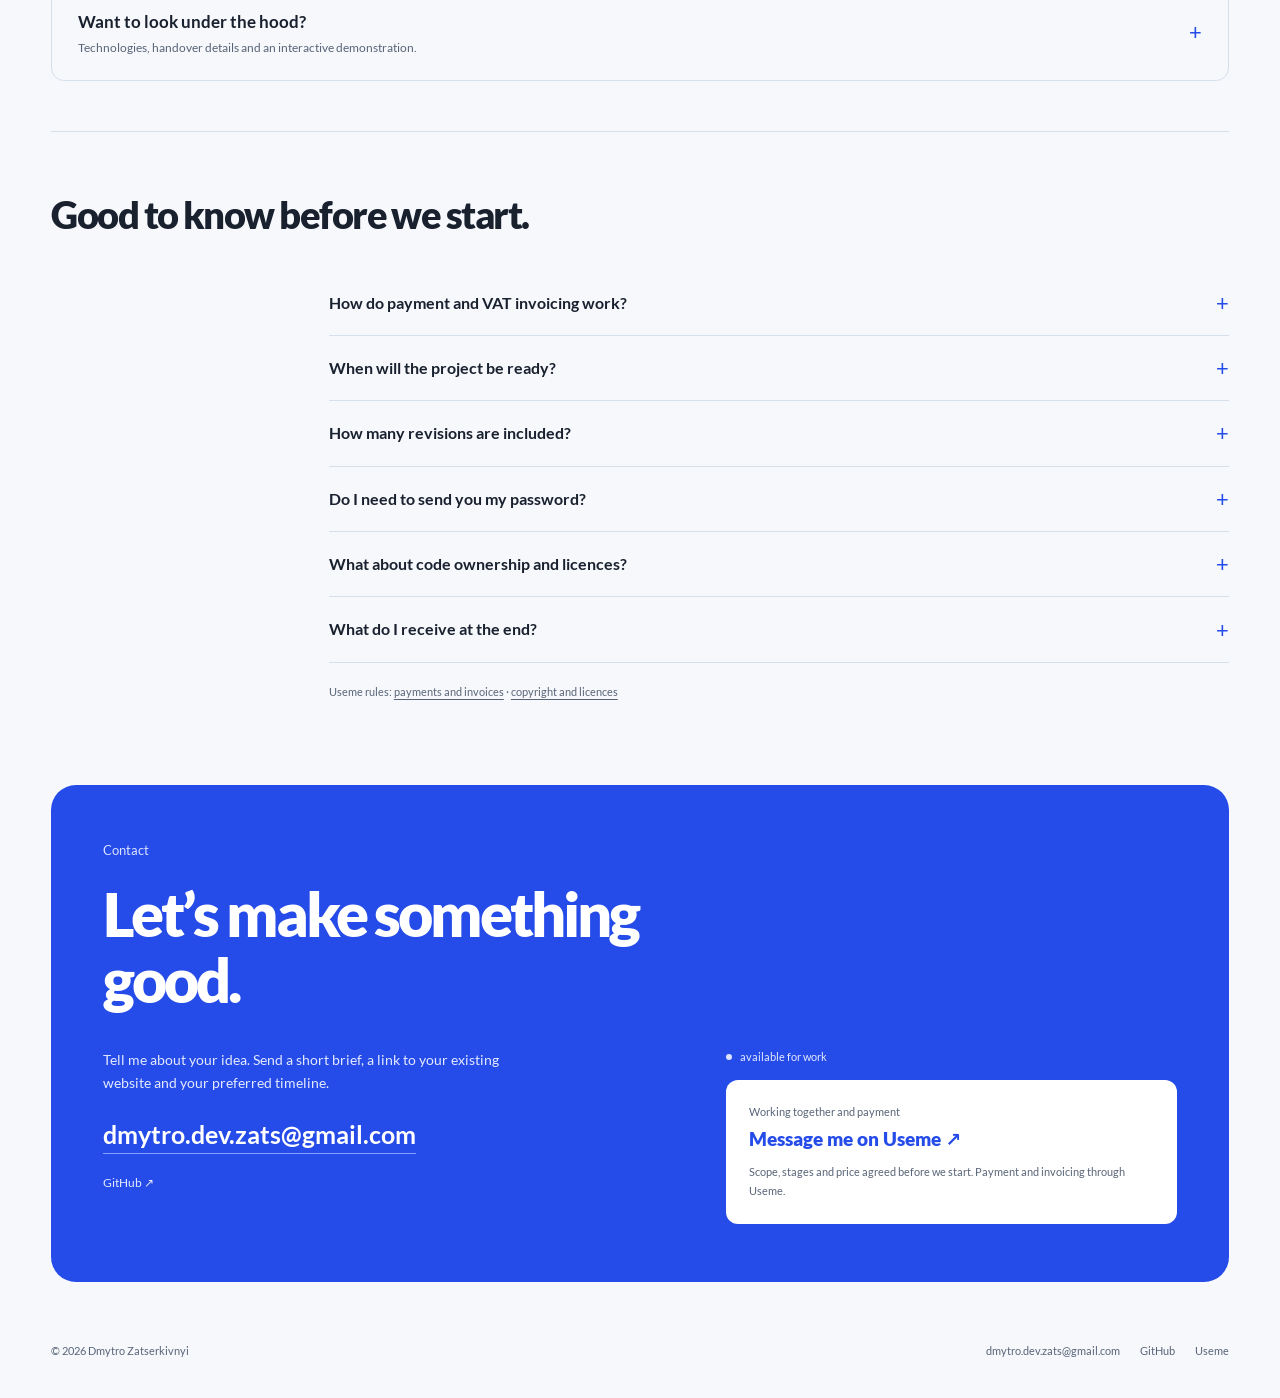
==== commit aad1ecc5: "Redesign freelance portfolio with cobalt visual identity" ====
--- a/en/index.html
+++ b/en/index.html
@@ -4,7 +4,7 @@
 <meta charset="UTF-8">
 <script src="/theme-init.js"></script>
 <meta name="viewport" content="width=device-width, initial-scale=1.0">
-<meta name="theme-color" content="#faf9f6">
+<meta name="theme-color" content="#f6f8fc">
 <title data-i18n="seo.title">WordPress, WooCommerce &amp; B2B panels | Dmytro Zatserkivnyi</title>
 <meta name="description" data-i18n-content="seo.description" content="WordPress sites, WooCommerce and Elementor stores, B2B panels and API integrations. Explore 5 projects and demos. 60 PLN/hour. Hire through Useme.">
 <meta name="robots" content="index, follow, max-image-preview:large">
@@ -28,11 +28,11 @@
 <link rel="alternate" hreflang="en" href="https://dmytro-dev.pl/en/">
 <link rel="alternate" hreflang="x-default" href="https://dmytro-dev.pl/">
 <link rel="sitemap" type="application/xml" href="/sitemap.xml">
-<link rel="icon" type="image/png" href="/favicon.png">
+<link rel="icon" type="image/svg+xml" href="/favicon.svg">
 <link rel="preload" href="/assets/fonts/lato-400-latin.woff2" as="font" type="font/woff2" crossorigin>
 <link rel="preload" href="/assets/fonts/lato-900-latin.woff2" as="font" type="font/woff2" crossorigin>
 <link rel="stylesheet" href="/assets/fonts/fonts.css">
-<link rel="stylesheet" href="/styles.css">
+<link rel="stylesheet" href="/styles.css?v=20261109c">
 <script type="application/ld+json">
 {
   "@context": "https://schema.org",
@@ -118,19 +118,16 @@
 
   <!-- MASTHEAD -->
   <header class="masthead">
-    <div>
-      <div class="mast-name">DMYTRO ZATSERKIVNYI</div>
-      <div class="mast-sub" data-i18n="mast.sub">FULLSTACK · WEB · B2B · PAYMENTS</div>
-    </div>
+    <a class="mast-brand" href="#home"><span class="brand-mark" aria-hidden="true">dz.</span><span><span class="mast-name">Dmytro Zatserkivnyi</span><span class="mast-sub" data-i18n="mast.sub">Freelance web developer</span></span></a>
     <div class="mast-right">
       <button class="nav-toggle" id="navToggle" type="button" aria-expanded="false" aria-controls="navLinks">
         <span class="sr-only" data-i18n="nav.menu">Menu</span>
         <span class="nav-toggle-icon" aria-hidden="true"><span></span><span></span></span>
       </button>
       <nav class="nav-links" id="navLinks" aria-label="Main navigation" data-i18n-aria-label="nav.label">
-        <a href="#projects" class="u-link" data-i18n="nav.projects">Projects</a>
-        <a href="#process" class="u-link" data-i18n="nav.process">Process</a>
-        <a href="#stack" class="u-link" data-i18n="nav.stack">Stack</a>
+        <a href="#services" class="u-link" data-i18n="nav.services">Services</a>
+        <a href="#projects" class="u-link" data-i18n="nav.projects">Selected work</a>
+        <a href="#process" class="u-link" data-i18n="nav.process">Working together</a>
         <a href="#about" class="u-link" data-i18n="nav.about">About</a>
         <a href="#contact" class="u-link" data-i18n="nav.contact">Contact</a>
       </nav>
@@ -150,41 +147,37 @@
     </div>
   </header>
 
-  <!-- PASEK META -->
-  <div class="meta-strip">
-    <span data-i18n="meta.nr">NO. 01 - PORTFOLIO</span>
-    <span data-i18n="meta.loc">TARNÓW / REMOTE</span>
-    <span>PL · UA · EN</span>
-    <span class="live" data-i18n="hero.eyebrow">available for work</span>
-  </div>
-
-  <!-- GIGANTYCZNY NAGŁÓWEK -->
-  <div class="headline">
-    <h1>
-      <span class="sr-only">Dmytro Zatserkivnyi - full-stack developer</span>
-      <span class="hl-line hl-solid anim" aria-hidden="true" style="--d:0ms">FULL<span class="dot">·</span>STACK</span>
-      <span class="hl-line hl-outline anim" aria-hidden="true" style="--d:80ms">DEVELOPER</span>
-    </h1>
-    <div class="hl-note anim" style="--d:160ms" data-i18n="hl.note">WordPress / WooCommerce · ASP.NET Core · Next.js</div>
-  </div>
-
-  <!-- KRÓTKI LEAD; dowód pracy zaczyna się bezpośrednio poniżej -->
-  <div class="hero-intro">
-    <p class="lead-text anim" style="--d:220ms" data-i18n-html="hero.sub">I build WordPress / WooCommerce sites and stores, B2B panels and API integrations. You speak directly with the person writing the code.</p>
-    <div class="hero-actions"><div class="cta-row anim" style="--d:280ms">
-      <a href="https://useme.com/pl/roles/contractor/dmytro-zatserkivnyi,629682/" target="_blank" rel="noopener" class="btn btn-primary" data-i18n="hero.cta2">Hire me via Useme</a>
-      <a href="#projects" class="text-link u-link"><span data-i18n="hero.cta1">See projects</span> ↓</a>
-    </div><p class="hero-reply" data-i18n="hero.reply">I usually reply the same day.</p><a class="hero-email u-link" href="mailto:dmytro.dev.zats@gmail.com" data-i18n="hero.email">Prefer email?</a></div>
-  </div>
-
   <main id="main">
-
-    <!-- PROJEKTY — wszystkie case studies mają równą rangę -->
+    <section class="hero" id="home">
+      <div class="hero-copy">
+        <p class="hero-kicker"><span class="availability-dot" aria-hidden="true"></span><span data-i18n="hero.kicker">Dmytro Zatserkivnyi · freelance developer</span></p>
+        <h1 class="hero-title" data-i18n-html="hero.title"><span>A good idea</span> <span>deserves a</span> <span>great website.</span></h1>
+        <p class="hero-description" data-i18n="hero.sub">I build WordPress websites, WooCommerce stores and web applications. From the first conversation to launch, you work directly with me.</p>
+        <div class="cta-row"><a class="btn btn-primary" href="https://useme.com/pl/roles/contractor/dmytro-zatserkivnyi,629682/" target="_blank" rel="noopener"><span data-i18n="hero.cta2">Let’s talk about your project</span><span aria-hidden="true">↗</span></a><a class="text-link" href="#projects"><span data-i18n="hero.cta1">Explore my work</span><span aria-hidden="true">↓</span></a></div>
+        <ul class="hero-proof"><li data-i18n="hero.proof1">PL / EN / UA</li><li data-i18n="hero.proof2">Payment through Useme</li><li data-i18n="hero.proof3">Direct contact</li></ul>
+      </div>
+      <a class="hero-visual" href="#projects" aria-label="Explore the Kramo and Slotify projects" data-i18n-aria-label="hero.previewLabel">
+        <div class="preview-window"><div class="preview-topbar"><i></i><i></i><i></i><span>Kramo / WooCommerce</span></div><img src="/assets/kramo.jpg" alt="" width="1265" height="712" fetchpriority="high" decoding="async"></div>
+        <div class="preview-secondary"><div class="preview-topbar"><i></i><i></i><i></i><span>Slotify / Next.js</span></div><img src="/assets/slotify.webp" alt="" width="1280" height="800" decoding="async"></div>
+        <p class="preview-caption"><span aria-hidden="true">↗</span><span data-i18n="hero.preview">From stores to apps. Explore my work.</span></p>
+      </a>
+    </section>
+    <section class="services" id="services">
+      <div class="services-heading"><h2 data-i18n="services.title">What does your business need?</h2><p data-i18n="services.copy">A new website, a store or the next step for your app — let’s talk about what you want to build.</p></div>
+      <div class="service-list">
+        <article class="service-item"><span class="service-icon" aria-hidden="true"><svg viewBox="0 0 32 32" fill="none" stroke="currentColor" stroke-width="1.6"><rect x="4" y="6" width="24" height="20" rx="3"/><path d="M4 12h24M10 6v6M10 18h8m-8 4h13"/></svg></span><h3 data-i18n="services.web.title">Websites</h3><p data-i18n="services.web.copy">Business websites and landing pages on WordPress. Clear content, easy editing and a carefully built mobile experience.</p><a href="#contact"><span data-i18n="services.link">Let’s discuss your project</span><span aria-hidden="true">↗</span></a></article>
+        <article class="service-item"><span class="service-icon" aria-hidden="true"><svg viewBox="0 0 32 32" fill="none" stroke="currentColor" stroke-width="1.6"><path d="m7 10-2 17h22l-2-17H7Z"/><path d="M11 12V8a5 5 0 0 1 10 0v4M12 19c0 5 8 5 8 0"/></svg></span><h3 data-i18n="services.shop.title">Online stores</h3><p data-i18n="services.shop.copy">WooCommerce from catalogue to checkout. Product variants, customer accounts, shipping and online payments.</p><a href="#contact"><span data-i18n="services.link">Let’s discuss your project</span><span aria-hidden="true">↗</span></a></article>
+        <article class="service-item"><span class="service-icon" aria-hidden="true"><svg viewBox="0 0 32 32" fill="none" stroke="currentColor" stroke-width="1.6"><rect x="3" y="4" width="10" height="10" rx="2"/><rect x="19" y="18" width="10" height="10" rx="2"/><path d="M13 9h7a4 4 0 0 1 4 4v5M19 23h-7a4 4 0 0 1-4-4v-5"/></svg></span><h3 data-i18n="services.app.title">Apps and integrations</h3><p data-i18n="services.app.copy">B2B panels, bookings and API integrations. I bring interfaces, data and payments into one workflow.</p><a href="#contact"><span data-i18n="services.link">Let’s discuss your project</span><span aria-hidden="true">↗</span></a></article>
+      </div>
+    </section>
+
+
+    <!-- REALIZACJE — publiczne demo i własny zakres pracy -->
     <section id="projects">
       <div class="fig-head reveal">
-        <h2 class="fig-label" data-i18n="projects.title">Projects</h2>
-        <span class="fig-rule"></span>
-        <span class="fig-sub" data-i18n="projects.eyebrow">5 projects · 5 public demos</span>
+        <h2 class="fig-label" data-i18n="projects.title">Ideas turned into working projects.</h2>
+        <span class="fig-rule"></span>
+        <span class="fig-sub" data-i18n="projects.eyebrow">5 projects. Try every one for yourself.</span>
       </div>
       <div class="projects-grid" id="projectsGrid">
 <article class="project-card reveal" data-project-id="kramo">
@@ -193,8 +186,7 @@
           </a>
           <div class="project-content">
             <header class="project-summary">
-              <span class="case-index">01</span>
-              <h3 class="case-headline" data-project-headline>1 store, a complete shopping flow</h3><p class="case-name" data-project-name>Kramo</p>
+              <h3 class="case-name" data-project-name>Kramo</h3><p class="case-headline" data-project-headline>1 store, a complete shopping flow</p>
               <span class="case-status" data-project-status>demo</span>
               <p class="case-summary-copy" data-project-summary>An online store for Polish craft goods with product variants, wishlists and a complete shopping flow.</p>
 
@@ -220,8 +212,7 @@
           </a>
           <div class="project-content">
             <header class="project-summary">
-              <span class="case-index">02</span>
-              <h3 class="case-headline" data-project-headline>4 categories, from furniture to textiles</h3><p class="case-name" data-project-name>Velmora Home</p>
+              <h3 class="case-name" data-project-name>Velmora Home</h3><p class="case-headline" data-project-headline>4 categories, from furniture to textiles</p>
               <span class="case-status" data-project-status>demo</span>
               <p class="case-summary-copy" data-project-summary>Furniture, lighting, decor and textiles. A WooCommerce demo store with Elementor and a custom theme.</p>
 
@@ -243,8 +234,7 @@
           </a>
           <div class="project-content">
             <header class="project-summary">
-              <span class="case-index">03</span>
-              <h3 class="case-headline" data-project-headline>3 roles, from slot to payment</h3><p class="case-name" data-project-name>Slotify</p>
+              <h3 class="case-name" data-project-name>Slotify</h3><p class="case-headline" data-project-headline>3 roles, from slot to payment</p>
               <span class="case-status" data-project-status>demo</span>
               <p class="case-summary-copy" data-project-summary>Local services booking - a concrete time slot instead of phone calls and double bookings.</p>
 
@@ -258,7 +248,7 @@
             </dl></details>
             <div class="case-links">
               <a class="u-link" href="https://slotify-rho.vercel.app" target="_blank" rel="noopener" data-i18n="links.demo">Open demo</a>
-              <a class="u-link" href="https://github.com/DmRzAt/Slotify" target="_blank" rel="noopener" data-i18n="links.github">→ GitHub</a>
+              <a class="u-link" href="https://github.com/DmRzAt/Slotify" target="_blank" rel="noopener" data-i18n="links.github">Code on GitHub</a>
             </div>
           </div>
         </article>
@@ -267,8 +257,7 @@
           <a class="project-media" href="https://quotly-flax.vercel.app" target="_blank" rel="noopener" aria-label="Open demo Quotly"><img src="/assets/quotly.webp" alt="Quotly - landing with palette generator and Stripe billing" width="1280" height="800" loading="lazy" decoding="async" data-project-image></a>
           <div class="project-content">
             <header class="project-summary">
-              <span class="case-index">04</span>
-              <h3 class="case-headline" data-project-headline>90/10 split calculated in cents</h3><p class="case-name" data-project-name>Quotly</p>
+              <h3 class="case-name" data-project-name>Quotly</h3><p class="case-headline" data-project-headline>90/10 split calculated in cents</p>
               <span class="case-status" data-project-status>demo</span>
               <p class="case-summary-copy" data-project-summary>A partner dashboard handling onboarding and settlements through Stripe Connect.</p>
 
@@ -282,7 +271,7 @@
               </dl></details>
               <div class="case-links">
                 <a class="u-link" href="https://quotly-flax.vercel.app" target="_blank" rel="noopener" data-i18n="links.demo">Open demo</a>
-                <a class="u-link" href="https://github.com/DmRzAt/quotly" target="_blank" rel="noopener" data-i18n="links.github">→ GitHub</a>
+                <a class="u-link" href="https://github.com/DmRzAt/quotly" target="_blank" rel="noopener" data-i18n="links.github">Code on GitHub</a>
               </div>
           </div>
         </article>
@@ -291,8 +280,7 @@
           <a class="project-media" href="https://bazarek-taw.onrender.com" target="_blank" rel="noopener" aria-label="Open demo Bazarek"><img src="/assets/bazarek.webp" alt="Bazarek - marketplace platform home page" width="1280" height="800" loading="lazy" decoding="async" data-project-image></a>
           <div class="project-content">
             <header class="project-summary">
-              <span class="case-index">05</span>
-              <h3 class="case-headline" data-project-headline>7 API tests, 11 component tests</h3><p class="case-name" data-project-name>Bazarek</p>
+              <h3 class="case-name" data-project-name>Bazarek</h3><p class="case-headline" data-project-headline>7 API tests, 11 component tests</p>
               <span class="case-status case-status-warn" data-project-status>demo · initial startup may take a while</span>
               <p class="case-summary-copy" data-project-summary>A marketplace platform combining an Angular frontend with a custom backend.</p>
 
@@ -306,7 +294,7 @@
               </dl></details>
               <div class="case-links">
                 <a class="u-link" href="https://bazarek-taw.onrender.com" target="_blank" rel="noopener" data-i18n="links.demo">Open demo</a>
-                <a class="u-link" href="https://github.com/DmRzAt/bazarek" target="_blank" rel="noopener" data-i18n="links.github">→ GitHub</a>
+                <a class="u-link" href="https://github.com/DmRzAt/bazarek" target="_blank" rel="noopener" data-i18n="links.github">Code on GitHub</a>
               </div>
           </div>
         </article>
@@ -315,6 +303,92 @@
     </section>
 
     <!-- INTERAKTYWNA SYMULACJA — po dowodach pracy -->
+
+
+    <!-- DOSTĘPNOŚĆ -->
+
+
+    <!-- PROCES -->
+    <section id="process">
+      <div class="fig-head reveal">
+        <h2 class="fig-label" data-i18n="process.title">A good project starts with a conversation.</h2>
+        <span class="fig-rule"></span>
+        <span class="fig-sub" data-i18n="process.eyebrow">Clear scope. Work in stages.</span>
+      </div>
+
+      <div class="cols cols-4 reveal" id="processGrid">
+<div class="col-step"><div class="col-num">01</div><h3 class="col-title">Analysis</h3><p class="col-desc">We discuss your goals, audience and features. I review what you already have and what you need.</p></div>
+<div class="col-step"><div class="col-num">02</div><h3 class="col-title">Staged pricing</h3><p class="col-desc">We agree the scope, price and timeline for each stage. You know what is included and how to review it.</p></div>
+<div class="col-step"><div class="col-num">03</div><h3 class="col-title">Development</h3><p class="col-desc">I build and share a working preview. You explore the project and share your feedback.</p></div>
+<div class="col-step"><div class="col-num">04</div><h3 class="col-title">Support</h3><p class="col-desc">I don't disappear after launch: fixes, monitoring, further development as needed.</p></div>
+      </div>
+      <h3 class="pricing-heading" data-i18n="pricing.title">A scope that fits your project.</h3>
+      <div class="stage-offer reveal">
+        <div>
+          <h3 data-i18n="stage.title">Start with a site review</h3>
+          <p class="stage-name" data-i18n="stage.name">Site review / Stage 0</p>
+          <p data-i18n="stage.copy">You receive a report listing fixes and an implementation quote. We agree what to review first.</p>
+          <p class="stage-credit" data-i18n="stage.credit">I deduct the review cost from implementation if the contract for fixes or implementation is signed within 30 days of accepting the review.</p>
+        </div>
+        <div class="stage-action">
+          <p class="stage-price" data-i18n="stage.price">from 300 zł</p>
+          <a class="btn btn-primary" href="https://useme.com/pl/roles/contractor/dmytro-zatserkivnyi,629682/" target="_blank" rel="noopener" data-i18n="stage.cta">Ask about a review via Useme</a>
+        </div>
+      </div>
+      <div class="pricing reveal" id="pricingGrid">
+<div class="price-card"><div class="price-name">Landing / one-page site</div><div class="price-value">from 1,500 zł</div><p class="price-desc">Responsive, fast, with a contact form and SEO.</p></div>
+<div class="price-card"><div class="price-name">Payment integration</div><div class="price-value">from 2,500 zł</div><p class="price-desc">Stripe / Stripe Connect: checkout, webhooks, settlements.</p></div>
+<div class="price-card"><div class="price-name">E-commerce or B2B panel</div><div class="price-value">from 3,000 zł</div><p class="price-desc">Accounts, roles, database, API - an end-to-end application.</p></div><p class="pricing-note">Indicative &quot;from&quot; thresholds - an exact quote follows a short, free analysis. Staged work and payment, also via Useme (escrow).<br>Hourly rate: 60 zł/h. Starting prices are indicative; we agree the scope and final amount before work begins.</p>
+      </div>
+    </section>
+
+    <!-- STACK -->
+
+
+
+    <!-- O MNIE -->
+    <section id="about">
+      <div class="fig-head reveal">
+        <h2 class="fig-label" data-i18n="about.title">A person behind the project.</h2>
+        <span class="fig-rule"></span>
+        <span class="fig-sub" data-i18n="about.eyebrow">Dmytro Zatserkivnyi</span>
+      </div>
+      <div class="about-grid reveal">
+        <div>
+          <p class="about-lead" data-i18n="about.lead">Hi, I’m Dmytro. I design solutions and write code.</p>
+          <p class="about-body" data-i18n-html="about.text">I build WordPress / WooCommerce websites and stores, B2B panels and API integrations. I like to understand what a website needs to do before building it. You can explore 5 projects with public demos here, and the code for 3 of them is on GitHub.</p>
+        </div>
+        <div>
+          <div class="fact-row">
+            <span class="fact-k" data-i18n="about.loc.label">Location</span>
+            <span class="fact-v" data-i18n="about.location">Tarnów, Poland</span>
+          </div>
+          <div class="fact-row">
+            <span class="fact-k" data-i18n="about.av.label">Availability</span>
+            <span class="fact-v" data-i18n="about.av.value">Remote - Poland &amp; international</span>
+          </div>
+          <div class="fact-row">
+            <span class="fact-k" data-i18n="about.lang.label">Languages</span>
+            <span class="fact-v" data-i18n="about.lang.value">Polish, Ukrainian, English</span>
+          </div>
+        </div>
+      </div>
+    </section>
+
+    <!-- OPINIE: ukryta, dopóki TESTIMONIALS w app.js jest puste -->
+    <section id="testimonials" hidden>
+      <div class="fig-head reveal">
+        <h2 class="fig-label" data-i18n="testimonials.title">Testimonials</h2>
+        <span class="fig-rule"></span>
+        <span class="fig-sub" data-i18n="testimonials.eyebrow">client feedback</span>
+      </div>
+      <div class="cols reveal">
+        <div class="quotes" id="testimonialsGrid"></div>
+      </div>
+    </section>
+
+    <!-- KONTAKT -->
+    <div class="technical-notes"><details><summary><span data-i18n="technical.title">Want to look under the hood?</span><span class="technical-caption" data-i18n="technical.copy">Technologies, handover details and an interactive demonstration.</span></summary>
     <section id="demo" class="demo-section">
       <div class="fig-head reveal">
         <h2 class="fig-label" data-i18n="demo.sectionTitle">Interactive demo</h2>
@@ -350,60 +424,21 @@
       </div>
       </details>
     </section>
-
-    <!-- DOSTĘPNOŚĆ -->
     <section id="a11y">
       <div class="fig-head reveal">
-        <h2 class="fig-label" data-i18n="a11y.title">Accessibility</h2>
+        <h2 class="fig-label" data-i18n="a11y.title">Accessibility in practice</h2>
         <span class="fig-rule"></span>
         <span class="fig-sub" data-i18n="a11y.eyebrow">a standard, not an add-on</span>
       </div>
-      <p class="section-lead reveal" data-i18n="a11y.text">I build to WCAG AA: full keyboard navigation, ARIA, contrast, prefers-reduced-motion respected. This site works that way too - try Tab.</p>
+      <p class="section-lead reveal" data-i18n="a11y.text">I pay attention to keyboard navigation, visible focus, readable contrast and reduced motion that follows your system settings.</p>
       <details class="secondary-details"><summary data-i18n="a11y.more">How to check this site’s accessibility</summary>
       <div class="cols cols-3 reveal" id="a11yGrid">
 <div class="col-step"><div class="col-cat">#keyboard</div><h3 class="col-title"><span class="slash">/ </span>Keyboard navigation</h3><p class="col-desc">The whole site is operable with Tab - visible focus rings and a skip link.</p></div>
-<div class="col-step"><div class="col-cat">#contrast</div><h3 class="col-title"><span class="slash">/ </span>WCAG AA contrast</h3><p class="col-desc">Every text meets at least 4.5:1 - checked with tooling, not by eye.</p></div>
+<div class="col-step"><div class="col-cat">#contrast</div><h3 class="col-title"><span class="slash">/ </span>WCAG AA contrast</h3><p class="col-desc">Readable text colours and visible states for interactive elements.</p></div>
 <div class="col-step"><div class="col-cat">#motion</div><h3 class="col-title"><span class="slash">/ </span>prefers-reduced-motion</h3><p class="col-desc">Animations switch off when the user's system asks for it.</p></div>
       </div>
       </details>
     </section>
-
-    <!-- PROCES -->
-    <section id="process">
-      <div class="fig-head reveal">
-        <h2 class="fig-label" data-i18n="process.title">Process</h2>
-        <span class="fig-rule"></span>
-        <span class="fig-sub" data-i18n="process.eyebrow">how I work</span>
-      </div>
-      <details class="secondary-details"><summary data-i18n="process.more">See how I work</summary>
-      <div class="cols cols-4 reveal" id="processGrid">
-<div class="col-step"><div class="col-num">01</div><h3 class="col-title"><span class="slash">/ </span>Analysis</h3><p class="col-desc">Before any quote - questions: business goal, edge cases, integrations. These shape the architecture.</p></div>
-<div class="col-step"><div class="col-num">02</div><h3 class="col-title"><span class="slash">/ </span>Staged pricing</h3><p class="col-desc">The project is split into stages, each priced separately. You pay for completed stages, not promises.</p></div>
-<div class="col-step"><div class="col-num">03</div><h3 class="col-title"><span class="slash">/ </span>Development</h3><p class="col-desc">Short iterations. You watch progress on a working deploy, not screenshots.</p></div>
-<div class="col-step"><div class="col-num">04</div><h3 class="col-title"><span class="slash">/ </span>Support</h3><p class="col-desc">I don't disappear after launch: fixes, monitoring, further development as needed.</p></div>
-      </div>
-
-      </details>
-      <div class="stage-offer reveal">
-        <div>
-          <h3 data-i18n="stage.title">Start with a site review</h3>
-          <p class="stage-name" data-i18n="stage.name">Site review / Stage 0</p>
-          <p data-i18n="stage.copy">You receive a report listing fixes and an implementation quote. We agree what to review first.</p>
-          <p class="stage-credit" data-i18n="stage.credit">I deduct the review cost from implementation if the contract for fixes or implementation is signed within 30 days of accepting the review.</p>
-        </div>
-        <div class="stage-action">
-          <p class="stage-price" data-i18n="stage.price">from 300 zł</p>
-          <a class="btn btn-primary" href="https://useme.com/pl/roles/contractor/dmytro-zatserkivnyi,629682/" target="_blank" rel="noopener" data-i18n="stage.cta">Ask about a review via Useme</a>
-        </div>
-      </div>
-      <div class="pricing reveal" id="pricingGrid">
-<!-- fallback bez JS — JS nadpisuje ten sam układ z tłumaczeniem --><div class="price-card"><div class="price-name">Landing / one-page site</div><div class="price-value">from 1,500 zł</div><p class="price-desc">Responsive, fast, with a contact form and SEO.</p></div>
-<div class="price-card"><div class="price-name">Payment integration</div><div class="price-value">from 2,500 zł</div><p class="price-desc">Stripe / Stripe Connect: checkout, webhooks, settlements.</p></div>
-<div class="price-card"><div class="price-name">E-commerce or B2B panel</div><div class="price-value">from 3,000 zł</div><p class="price-desc">Accounts, roles, database, API - an end-to-end application.</p></div><p class="pricing-note">Indicative &quot;from&quot; thresholds - an exact quote follows a short, free analysis. Staged work and payment, also via Useme (escrow).<br>Hourly rate: 60 zł/h. Starting prices are indicative; we agree the scope and final amount before work begins.</p>
-      </div>
-    </section>
-
-    <!-- STACK -->
     <section id="handover">
       <div class="fig-head reveal"><h2 class="fig-label" data-i18n="handover.title">How work is handed over</h2><span class="fig-rule"></span><span class="fig-sub" data-i18n="handover.sub">a clear basis for acceptance</span></div>
       <div class="handover-grid reveal">
@@ -421,7 +456,7 @@
     </section>
     <section id="stack">
       <div class="fig-head reveal">
-        <h2 class="fig-label" data-i18n="nav.stack">Stack</h2>
+        <h2 class="fig-label" data-i18n="nav.stack">Technologies</h2>
         <span class="fig-rule"></span>
         <span class="fig-sub" data-i18n="stack.eyebrow">tools</span>
       </div>
@@ -433,51 +468,9 @@
 <div class="col-stack"><div class="col-cat">Payments / other</div><div class="col-items">Stripe Connect · Docker · Git</div></div>
       </div>
     </section>
-
-    <!-- O MNIE -->
-    <section id="about">
-      <div class="fig-head reveal">
-        <h2 class="fig-label" data-i18n="about.title">About</h2>
-        <span class="fig-rule"></span>
-        <span class="fig-sub" data-i18n="about.eyebrow">who I am</span>
-      </div>
-      <div class="about-grid reveal">
-        <div>
-          <p class="about-lead" data-i18n="about.lead">Before I write any code, I ask the questions that actually shape architecture and pricing.</p>
-          <p class="about-body" data-i18n-html="about.text">I build WordPress / WooCommerce sites and stores, B2B panels and API integrations. This portfolio has 5 projects with public demos. Code for 3 projects is available on GitHub.</p>
-        </div>
-        <div>
-          <div class="fact-row">
-            <span class="fact-k" data-i18n="about.loc.label">Location</span>
-            <span class="fact-v" data-i18n="about.location">Tarnów, Poland</span>
-          </div>
-          <div class="fact-row">
-            <span class="fact-k" data-i18n="about.av.label">Availability</span>
-            <span class="fact-v" data-i18n="about.av.value">Remote - Poland &amp; international</span>
-          </div>
-          <div class="fact-row">
-            <span class="fact-k" data-i18n="about.lang.label">Languages</span>
-            <span class="fact-v" data-i18n="about.lang.value">Polish, Ukrainian, English</span>
-          </div>
-        </div>
-      </div>
-    </section>
-
-    <!-- OPINIE: ukryta, dopóki TESTIMONIALS w app.js jest puste -->
-    <section id="testimonials" hidden>
-      <div class="fig-head reveal">
-        <h2 class="fig-label" data-i18n="testimonials.title">Testimonials</h2>
-        <span class="fig-rule"></span>
-        <span class="fig-sub" data-i18n="testimonials.eyebrow">client feedback</span>
-      </div>
-      <div class="cols reveal">
-        <div class="quotes" id="testimonialsGrid"></div>
-      </div>
-    </section>
-
-    <!-- KONTAKT -->
+    </details></div>
     <section id="faq">
-      <div class="fig-head reveal"><h2 class="fig-label" data-i18n="faq.title">Before we work together</h2><span class="fig-rule"></span></div>
+      <div class="fig-head reveal"><h2 class="fig-label" data-i18n="faq.title">Good to know before we start.</h2><span class="fig-rule"></span></div>
       <div class="faq-list reveal">
         <details><summary data-i18n="faq.paymentQ">How do payment and VAT invoicing work?</summary><p data-i18n="faq.paymentA">We settle through Useme. With “Sign a contract”, you deposit funds with Useme before work starts; the platform releases them after acceptance under its terms. Useme issues the VAT invoice.</p></details>
         <details><summary data-i18n="faq.timeQ">When will the project be ready?</summary><p data-i18n="faq.timeA">I agree the deadline after reviewing the scope, materials and access needed. Larger projects have separate deadlines for each stage.</p></details>
@@ -488,20 +481,13 @@
         <p class="faq-sources"><span data-i18n="faq.sources">Useme rules:</span> <a class="u-link" href="https://help.useme.com/faq-1" target="_blank" rel="noopener" data-i18n="faq.paymentLink">payments and invoices</a> · <a class="u-link" href="https://help.useme.com/na-czym-polega-przekazanie-praw-autorskich-i-udzielenie-licencji" target="_blank" rel="noopener" data-i18n="faq.rightsLink">copyright and licences</a></p>
       </div>
     </section>
-    <section id="next">
-      <div class="fig-head reveal"><h2 class="fig-label" data-i18n="next.title">The next step</h2><span class="fig-rule"></span><span class="fig-sub" data-i18n="hero.reply">I usually reply the same day.</span></div>
-      <ol class="next-steps">
-        <li><h3 data-i18n="next.message">Send a brief or a link</h3><p data-i18n="next.messageCopy">Message me on Useme with what you need changed, your deadline and what already works.</p></li>
-        <li><h3 data-i18n="next.scope">Agree the scope and price</h3><p data-i18n="next.scopeCopy">You receive a stage description, acceptance criteria and a quote. We also agree a deadline and revision rounds.</p></li>
-        <li><h3 data-i18n="next.contract">Sign a contract in Useme</h3><p data-i18n="next.contractCopy">We confirm the terms and use “Sign a contract” to secure payment before work begins.</p></li>
-      </ol>
-    </section>
+
     <section id="contact" class="contact">
       <div class="fig-label" data-i18n="nav.contact">Contact</div>
-      <h2 class="contact-head" data-i18n-html="contact.head">Let’s talk<span class="dot">.</span></h2>
+      <h2 class="contact-head" data-i18n-html="contact.head">Let’s make something good.</h2>
       <div class="contact-row">
         <div>
-          <p class="contact-sub" data-i18n="contact.lead">Got a project or a pricing question? I usually reply the same day.</p>
+          <p class="contact-sub" data-i18n="contact.lead">Tell me about your idea. Send a short brief, a link to your existing website and your preferred timeline.</p>
           <a href="mailto:dmytro.dev.zats@gmail.com" class="mail-big u-link">dmytro.dev.zats@gmail.com</a>
           <div class="contact-links" style="margin-top:18px">
             <a href="https://github.com/DmRzAt" target="_blank" rel="noopener" class="u-link">GitHub ↗</a>
@@ -510,9 +496,9 @@
         <div class="contact-side">
           <span class="avail" data-i18n="hero.eyebrow">available for work</span>
           <a href="https://useme.com/pl/roles/contractor/dmytro-zatserkivnyi,629682/" target="_blank" rel="noopener" class="useme">
-            <span class="cu-k" data-i18n="contact.useme.k">preferred way to work together</span>
-            <span class="cu-v" data-i18n="contact.useme.v">Hire me via Useme →</span>
-            <span class="cu-sub" data-i18n="contact.useme.sub">VAT invoice through Useme. With “Sign a contract”, funds are held pending acceptance under the platform’s rules.</span>
+            <span class="cu-k" data-i18n="contact.useme.k">Working together and payment</span>
+            <span class="cu-v" data-i18n="contact.useme.v">Message me on Useme</span>
+            <span class="cu-sub" data-i18n="contact.useme.sub">Scope, stages and price agreed before we start. Payment and invoicing through Useme.</span>
           </a>
         </div>
       </div>
@@ -542,6 +528,6 @@
   </div>
 </noscript>
 
-<script src="/app.js" defer></script>
+<script src="/app.js?v=20261109" defer></script>
 </body>
 </html>
--- a/styles.css
+++ b/styles.css
@@ -1,1063 +1,2275 @@
-/* =====================================================================
-   DMYTRO.DEV — miękki styl "inżyniera-freelancera":
-   ciepłe tło, białe karty z cieniem i zaokrągleniami, polski Lato dla tekstu,
-   mono tylko jako techniczny akcent (stack, etykiety, demo).
-   ===================================================================== */
-
-/* systemowy fallback używany do czasu wczytania webfontu */
-@font-face {
-  font-family: 'Lato Fallback';
-  src: local('Arial');
-}
-@font-face {
-  font-family: 'JetBrains Mono Fallback';
-  src: local('Consolas'), local('Courier New');
-  size-adjust: 109%;
-  ascent-override: 102%;
-  descent-override: 30%;
-  line-gap-override: 0%;
-}
-
-/* jasny motyw (domyślny) — ciepły papier, białe karty */
-:root,
-:root[data-theme='light'] {
-  color-scheme: light;
-  --bg: #faf9f6;
-  --panel: #ffffff;
-  --panel-2: #f2f1ea;
-  --footer: #f2f1ea;
-  --text: #191d17;
-  --text-2: #333a31;
-  --muted: #545c52;
-  --dim: #61695f;
-  --dim-2: #687067;
-  --faint: #6c746a;
-  --ghost: #e6e6de;
-  /* przygaszona szałwiowa zieleń zamiast "kwaśnej" — spokojniej, mniej neonu */
-  --accent: #3d6d52;
-  --accent-hi: #315a44;
-  --accent-ink: #ffffff;
-  --accent-wash: rgba(70, 121, 95, 0.08);
-  --amber: #8a5f1e;
-  --rule: rgba(25, 29, 23, 0.14);
-  --rule-soft: rgba(25, 29, 23, 0.08);
-  --rule-row: rgba(25, 29, 23, 0.06);
-  --shot-bg: #f6f6f1;
-  --glass: rgba(250, 249, 246, 0.86);
-  --shadow-card: 0 1px 2px rgba(25, 29, 23, 0.04), 0 18px 44px -26px rgba(25, 29, 23, 0.22);
-  --shadow-pop: 0 2px 6px rgba(25, 29, 23, 0.06), 0 24px 56px -28px rgba(25, 29, 23, 0.3);
-}
-
-/* ciemny motyw — miękka zieleń zamiast "hakerskiej" czerni */
+/* Dmytro: cool white, graphite and cobalt. Local Lato, responsive light/dark design. */
+:root {
+  color-scheme:light;
+  --bg:#f6f8fc;
+  --panel:#fff;
+  --panel-2:#e9efff;
+  --text:#19212f;
+  --text-2:#394558;
+  --muted:#586477;
+  --dim:#586477;
+  --dim-2:#586477;
+  --faint:#667187;
+  --accent:#254be8;
+  --accent-hi:#183bd1;
+  --accent-ink:#fff;
+  --accent-wash:#e9efff;
+  --amber:#805219;
+  --rule:#d7dfea;
+  --rule-soft:#e4e9f1;
+  --rule-row:#e4e9f1;
+  --shot-bg:#e9efff;
+  --glass:rgba(246,248,252,.95);
+  --sans:'Lato',system-ui,sans-serif;
+  --display:var(--sans);
+  --mono:'JetBrains Mono',ui-monospace,monospace;
+  --pad:clamp(22px,4vw,56px);
+}
+
 :root[data-theme='dark'] {
-  color-scheme: dark;
-  --bg: #151815;
-  --panel: #1b1f1b;
-  --panel-2: #21251f;
-  --footer: #111411;
-  --text: #edefe9;
-  --text-2: #ccd3c9;
-  --muted: #9aa398;
-  --dim: #8b948a;
-  --dim-2: #949e93;
-  --faint: #929d93;
-  --ghost: #2c332c;
-  /* miękka szałwia zamiast neonowej mięty */
-  --accent: #8fc4a6;
-  --accent-hi: #aed6bf;
-  --accent-ink: #14201a;
-  --accent-wash: rgba(143, 196, 166, 0.09);
-  --amber: #cfa45e;
-  --rule: rgba(255, 255, 255, 0.14);
-  --rule-soft: rgba(255, 255, 255, 0.08);
-  --rule-row: rgba(255, 255, 255, 0.06);
-  --shot-bg: #171b17;
-  --glass: rgba(21, 24, 21, 0.86);
-  --shadow-card: 0 1px 2px rgba(0, 0, 0, 0.35), 0 18px 44px -26px rgba(0, 0, 0, 0.6);
-  --shadow-pop: 0 2px 6px rgba(0, 0, 0, 0.4), 0 24px 56px -28px rgba(0, 0, 0, 0.7);
-}
-
-:root {
-  --display: 'Lato', 'Lato Fallback', system-ui, sans-serif;
-  --sans: 'Lato', 'Lato Fallback', system-ui, sans-serif;
-  --mono: 'JetBrains Mono', 'JetBrains Mono Fallback', ui-monospace, monospace;
-  --pad: 34px;
-  --r-lg: 20px;
-  --r-md: 14px;
-  --r-sm: 9px;
-  --ease-out: cubic-bezier(0.16, 0.84, 0.44, 1);
-}
-
-* { box-sizing: border-box; margin: 0; padding: 0; }
-
-html { scroll-behavior: smooth; background: var(--bg); }
-main > section { scroll-margin-top: 92px; }
+  color-scheme:dark;
+  --bg:#111827;
+  --panel:#1a2436;
+  --panel-2:#243350;
+  --text:#f2f5fc;
+  --text-2:#d0d9e9;
+  --muted:#aebbd1;
+  --dim:#aebbd1;
+  --dim-2:#aebbd1;
+  --faint:#9eafca;
+  --accent:#a5b9ff;
+  --accent-hi:#c5d2ff;
+  --accent-ink:#111b38;
+  --accent-wash:#243350;
+  --amber:#efc584;
+  --rule:#3b4960;
+  --rule-soft:#303e55;
+  --rule-row:#303e55;
+  --shot-bg:#243350;
+  --glass:rgba(17,24,39,.95);
+}
+
+* {
+  box-sizing:border-box;
+  margin:0;
+  padding:0;
+}
+
+html {
+  scroll-behavior:smooth;
+  scroll-padding-top:106px;
+  background:var(--bg);
+}
 
 body {
-  background: var(--bg);
-  color: var(--text);
-  font-family: var(--sans);
-  font-size: 15px;
-  line-height: 1.7;
-  overflow-x: clip;
-  -webkit-font-smoothing: antialiased;
-}
-
-a { color: var(--accent); text-decoration: none; }
-a:hover { color: var(--accent-hi); }
-img { max-width: 100%; display: block; }
-::selection { background: var(--accent); color: var(--accent-ink); }
-
-a:focus-visible,
-button:focus-visible,
-summary:focus-visible {
-  outline: 2px solid var(--accent);
-  outline-offset: 2px;
-  border-radius: 4px;
+  background:var(--bg);
+  color:var(--text);
+  font:16px/1.65 var(--sans);
+  -webkit-font-smoothing:antialiased;
+}
+
+a {
+  color:inherit;
+  text-decoration:none;
+}
+
+button {
+  font:inherit;
+  color:inherit;
+  cursor:pointer;
+}
+
+button:disabled {
+  cursor:wait;
+  opacity:.65;
+}
+
+img,svg {
+  display:block;
+  max-width:100%;
+}
+
+img {
+  height:auto;
+}
+
+[hidden] {
+  display:none!important;
+}
+
+::selection {
+  color:#fff;
+  background:#254be8;
+}
+
+:focus-visible {
+  outline:3px solid var(--accent);
+  outline-offset:5px;
 }
 
 .sr-only {
-  position: absolute;
-  width: 1px; height: 1px;
-  padding: 0; margin: -1px;
-  overflow: hidden;
-  clip: rect(0 0 0 0);
-  white-space: nowrap;
-  border: 0;
+  position:absolute;
+  width:1px;
+  height:1px;
+  padding:0;
+  margin:-1px;
+  overflow:hidden;
+  clip:rect(0,0,0,0);
+  white-space:nowrap;
+  border:0;
 }
 
 .skip-link {
-  position: absolute;
-  left: 12px;
-  top: -60px;
-  z-index: 100;
-  background: var(--accent);
-  color: var(--accent-ink);
-  font-weight: 700;
-  font-size: 13px;
-  padding: 10px 18px;
-  border-radius: 999px;
-  transition: top 0.15s;
-}
-.skip-link:focus { top: 10px; color: var(--accent-ink); }
-
-/* ---------- RAMA STRONY ---------- */
+  position:fixed;
+  top:-90px;
+  left:20px;
+  padding:12px 20px;
+  color:var(--accent-ink);
+  background:var(--accent);
+  z-index:100;
+  border-radius:8px;
+}
+
+.skip-link:focus {
+  top:12px;
+}
+
 .sheet {
-  max-width: 1140px;
-  margin: 0 auto;
-  position: relative;
-  min-height: 100vh;
+  width:min(100%,1360px);
+  margin-inline:auto;
 }
 
 .scroll-progress {
-  position: fixed;
-  top: 0; left: 0;
-  height: 3px;
-  width: 100%;
-  transform: scaleX(0);
-  transform-origin: 0 50%;
-  background: var(--accent);
-  z-index: 60;
-  will-change: transform;
-  border-radius: 0 999px 999px 0;
-}
-
-/* ---------- MASTHEAD ---------- */
+  position:fixed;
+  height:3px;
+  left:0;
+  top:0;
+  width:100%;
+  transform:scaleX(0);
+  transform-origin:left;
+  background:var(--accent);
+  z-index:80;
+}
+
 .masthead {
-  position: sticky;
-  top: 0;
-  z-index: 20;
-  background: var(--glass);
-  backdrop-filter: blur(10px);
-  -webkit-backdrop-filter: blur(10px);
-  display: flex;
-  align-items: center;
-  justify-content: space-between;
-  gap: 20px;
-  padding: 18px var(--pad) 16px;
-  border-bottom: 1px solid var(--rule-soft);
-}
+  position:sticky;
+  top:0;
+  z-index:30;
+  display:flex;
+  align-items:center;
+  justify-content:space-between;
+  gap:22px;
+  padding:22px var(--pad);
+  background:var(--glass);
+  backdrop-filter:blur(14px);
+  border-bottom:1px solid var(--rule-soft);
+}
+
+.mast-brand {
+  display:flex;
+  align-items:center;
+  gap:12px;
+  flex-shrink:0;
+}
+
+.brand-mark {
+  display:grid;
+  place-items:center;
+  width:48px;
+  height:48px;
+  color:#fff;
+  background:#254be8;
+  border-radius:15px;
+  font-size:27px;
+  font-weight:900;
+  letter-spacing:-2px;
+  padding-right:3px;
+}
+
+.mast-name,.mast-sub {
+  display:block;
+}
+
 .mast-name {
-  font-family: var(--display);
-  font-weight: 800;
-  font-size: 17px;
-  letter-spacing: 0.01em;
-  line-height: 1;
-  color: var(--text);
-}
+  font-weight:900;
+  font-size:15px;
+  letter-spacing:-.3px;
+  line-height:1.35;
+}
+
 .mast-sub {
-  font-family: var(--mono);
-  font-size: 10px;
-  color: var(--dim-2);
-  letter-spacing: 0.14em;
-  margin-top: 6px;
-}
-.mast-right { display: flex; align-items: center; gap: 20px; }
-
-.nav-links { display: flex; gap: 20px; font-size: 13.5px; font-weight: 500; }
-.nav-links a { color: var(--muted); }
-.nav-links a:hover { color: var(--text); }
-.nav-links a.active { color: var(--accent); }
-.nav-links a.active::after { width: 100%; }
-
-/* podkreślenie rysowane od lewej */
-.u-link { position: relative; }
-.u-link::after {
-  content: '';
-  position: absolute;
-  left: 0; bottom: -3px;
-  width: 0; height: 2px;
-  border-radius: 999px;
-  background: var(--accent);
-  transition: width 0.28s ease;
-}
-.u-link:hover::after,
-.u-link:focus-visible::after { width: 100%; }
-
-.nav-actions { display: flex; align-items: center; gap: 8px; }
+  color:var(--muted);
+  font-size:12px;
+  margin-top:3px;
+}
+
+.mast-right {
+  display:flex;
+  align-items:center;
+  gap:28px;
+}
+
+.nav-links {
+  display:flex;
+  align-items:center;
+  gap:25px;
+  font-size:14px;
+  font-weight:700;
+}
+
+.nav-links a {
+  white-space:nowrap;
+  color:var(--text-2);
+}
+
+.nav-links a:hover,.nav-links a.active {
+  color:var(--accent);
+}
+
+.nav-links a:last-child {
+  border-bottom:1px solid currentColor;
+}
+
+.nav-actions {
+  display:flex;
+  align-items:center;
+  gap:12px;
+}
+
+.theme-toggle {
+  display:grid;
+  place-items:center;
+  width:34px;
+  height:36px;
+  border:0;
+  background:transparent;
+  border-radius:7px;
+}
+
+.theme-toggle svg {
+  width:19px;
+  height:19px;
+  fill:none;
+  stroke:currentColor;
+  stroke-width:1.6;
+}
+
+.theme-icon-sun {
+  display:none;
+}
+
+[data-theme='dark'] .theme-icon-sun {
+  display:block;
+}
+
+[data-theme='dark'] .theme-icon-moon {
+  display:none;
+}
 
 .lang-toggle {
-  display: flex;
-  gap: 2px;
-  align-items: center;
-  border: 1px solid var(--rule);
-  border-radius: 999px;
-  background: transparent;
-  color: var(--dim);
-  font-family: var(--mono);
-  font-size: 10.5px;
-  letter-spacing: 0.06em;
-  padding: 7px 12px;
-  cursor: pointer;
-  transition: border-color 0.18s ease, color 0.18s ease;
-}
-.lang-toggle:hover { border-color: var(--accent); color: var(--text); }
-.lang-opt { color: var(--dim-2); }
-.lang-opt.active { color: var(--accent); font-weight: 700; }
-
-.theme-toggle {
-  display: inline-flex;
-  align-items: center;
-  justify-content: center;
-  width: 31px; height: 31px;
-  border: 1px solid var(--rule);
-  border-radius: 999px;
-  background: transparent;
-  color: var(--dim);
-  cursor: pointer;
-  transition: border-color 0.18s ease, color 0.18s ease;
-}
-.theme-toggle:hover { border-color: var(--accent); color: var(--accent); }
-.theme-icon { width: 14px; height: 14px; fill: none; stroke: currentColor; stroke-width: 1.7; stroke-linecap: round; }
-:root[data-theme='dark'] .theme-icon-moon { display: none; }
-:root[data-theme='light'] .theme-icon-sun { display: none; }
+  display:flex;
+  gap:4px;
+  font-size:12px;
+  color:var(--muted);
+  padding:8px 0;
+}
+
+.lang-opt.active {
+  color:var(--text);
+  font-weight:900;
+}
 
 .nav-toggle {
-  display: none;
-  width: 34px; height: 31px;
-  border: 1px solid var(--rule);
-  border-radius: 999px;
-  background: transparent;
-  color: var(--text);
-  cursor: pointer;
-  align-items: center;
-  justify-content: center;
-}
-.nav-toggle-icon { display: block; width: 13px; }
-.nav-toggle-icon span { display: block; height: 2px; border-radius: 999px; background: currentColor; margin: 3px 0; }
-
-/* ---------- PASEK META ---------- */
-.meta-strip {
-  display: flex;
-  justify-content: space-between;
-  flex-wrap: wrap;
-  gap: 6px 18px;
-  padding: 10px var(--pad);
-  font-family: var(--mono);
-  font-size: 10px;
-  letter-spacing: 0.1em;
-  color: var(--dim-2);
-}
-.meta-strip .live { color: var(--accent); display: inline-flex; align-items: center; gap: 7px; }
-.meta-strip .live::before {
-  content: '';
-  width: 7px; height: 7px;
-  border-radius: 50%;
-  background: var(--accent);
-  animation: pulse 2.4s ease-in-out infinite;
-}
-
-/* ---------- NAGŁÓWEK HERO ---------- */
-.headline { padding: 46px var(--pad) 10px; }
-.headline h1 { margin: 0; }
-.hl-line {
-  display: block;
-  font-family: var(--display);
-  font-size: clamp(44px, 9.6vw, 108px);
-  letter-spacing: -0.035em;
-  color: var(--text);
-}
-.hl-solid { font-weight: 900; line-height: 0.92; }
-.hl-solid .dot { color: var(--accent); }
-/* druga linia: pełny kolor akcentu zamiast "drucianego" konturu */
-.hl-outline {
-  font-weight: 900;
-  line-height: 0.98;
-  color: var(--accent);
-  -webkit-text-fill-color: currentColor;
-}
-.hl-note {
-  font-family: var(--mono);
-  font-size: 11px;
-  color: var(--dim-2);
-  letter-spacing: 0.08em;
-  margin-top: 16px;
-}
-
-/* ---------- LEAD ---------- */
-.hero-intro {
-  display: flex;
-  align-items: center;
-  justify-content: space-between;
-  gap: 28px;
-  padding: 18px var(--pad) 44px;
-}
-.hero-intro .lead-text { max-width: 640px; margin-bottom: 0; }
-.lead-text {
-  font-family: var(--sans);
-  font-size: 19px;
-  font-weight: 400;
-  line-height: 1.6;
-  color: var(--text-2);
-  margin-bottom: 22px;
-  text-wrap: pretty;
-}
-.cta-row { display: flex; align-items: center; gap: 16px; flex-wrap: wrap; }
+  display:none;
+  border:1px solid var(--rule);
+  width:40px;
+  height:40px;
+  background:var(--panel);
+  border-radius:9px;
+}
+
+.nav-toggle-icon {
+  display:grid;
+  gap:5px;
+  padding:0 10px;
+}
+
+.nav-toggle-icon span {
+  height:2px;
+  background:var(--text);
+}
+
+main>section,.technical-notes {
+  margin:0 var(--pad);
+  padding:84px 0;
+}
+
+.hero {
+  display:grid;
+  grid-template-columns:1.05fr 1fr;
+  align-items:center;
+  gap:42px;
+  padding-block:64px 76px;
+}
+
+.hero-kicker {
+  display:flex;
+  align-items:center;
+  gap:9px;
+  font-size:12px;
+  color:var(--muted);
+  margin-bottom:24px;
+}
+
+.availability-dot {
+  width:7px;
+  height:7px;
+  background:var(--accent);
+  border-radius:50%;
+  flex:0 0 auto;
+}
+
+.hero-title {
+  font-size:clamp(48px,5.75vw,80px);
+  font-weight:900;
+  line-height:1.055;
+  letter-spacing:-.055em;
+}
+
+.hero-title span {
+  display:block;
+}
+
+.hero-description {
+  color:var(--muted);
+  max-width:490px;
+  font-size:17px;
+  line-height:1.75;
+  margin-top:27px;
+}
+
+.cta-row {
+  display:flex;
+  flex-wrap:wrap;
+  align-items:center;
+  gap:21px;
+  margin-top:29px;
+}
 
 .btn {
-  font-family: var(--sans);
-  font-weight: 600;
-  font-size: 14px;
-  padding: 13px 26px;
-  border: none;
-  border-radius: 999px;
-  cursor: pointer;
-  transition: transform 0.18s ease, background 0.18s ease, box-shadow 0.18s ease;
-}
-.btn-primary { background: var(--accent); color: var(--accent-ink); box-shadow: var(--shadow-card); }
-.btn-primary:hover { transform: translateY(-2px); background: var(--accent-hi); color: var(--accent-ink); box-shadow: var(--shadow-pop); }
-.text-link { font-family: var(--sans); font-weight: 500; font-size: 14px; color: var(--text-2); padding: 12px 4px; }
-.text-link:hover { color: var(--accent); }
-
-/* ---------- NAGŁÓWKI SEKCJI ---------- */
-main > section { padding-top: 26px; }
-
-.fig-head { display: flex; align-items: baseline; gap: 16px; padding: 26px var(--pad) 0; }
+  display:inline-flex;
+  align-items:center;
+  justify-content:center;
+  gap:22px;
+  padding:16px 22px;
+  border-radius:9px;
+  font-size:14px;
+  font-weight:700;
+  line-height:1.4;
+  min-height:52px;
+  transition:background .18s,box-shadow .18s;
+}
+
+.btn-primary {
+  background:var(--accent);
+  color:var(--accent-ink);
+}
+
+.btn-primary:hover {
+  background:var(--accent-hi);
+  box-shadow:0 5px 16px rgba(37,75,232,.15);
+}
+
+.text-link {
+  display:inline-flex;
+  align-items:center;
+  gap:12px;
+  font-size:14px;
+  font-weight:700;
+  padding-block:12px;
+}
+
+.text-link:hover,.u-link:hover {
+  color:var(--accent);
+}
+
+.hero-proof {
+  list-style:none;
+  display:flex;
+  flex-wrap:wrap;
+  gap:6px 18px;
+  margin-top:28px;
+  color:var(--muted);
+  font-size:11px;
+}
+
+.hero-proof li+li {
+  padding-left:16px;
+  border-left:1px solid var(--rule);
+}
+
+.hero-visual {
+  display:block;
+  position:relative;
+  height:510px;
+  isolation:isolate;
+  min-width:0;
+}
+
+.hero-visual::before {
+  content:'';
+  position:absolute;
+  inset:0 14px 24px 26px;
+  background:var(--panel-2);
+  border-radius:42px 42px 120px 42px;
+  z-index:-1;
+}
+
+.preview-window,.preview-secondary {
+  background:#fff;
+  border:1px solid #d8e0ef;
+  box-shadow:0 22px 44px -24px rgba(30,53,114,.45);
+  overflow:hidden;
+  border-radius:11px;
+  position:absolute;
+}
+
+.preview-window {
+  width:97%;
+  top:64px;
+  left:-10px;
+  transform:rotate(-5deg);
+}
+
+.preview-window img,.preview-secondary img {
+  width:100%;
+}
+
+.preview-secondary {
+  width:64%;
+  top:215px;
+  right:-5px;
+  transform:rotate(6deg);
+}
+
+.preview-topbar {
+  display:flex;
+  gap:4px;
+  align-items:center;
+  padding:10px 12px;
+  background:#fff;
+  border-bottom:1px solid #e5eaf3;
+}
+
+.preview-topbar i {
+  width:5px;
+  height:5px;
+  background:#c2cde0;
+  border-radius:50%;
+}
+
+.preview-topbar span {
+  flex:1;
+  text-align:center;
+  color:#586477;
+  font-size:9px;
+  padding-right:18px;
+}
+
+.preview-caption {
+  position:absolute;
+  bottom:0;
+  left:30px;
+  display:flex;
+  align-items:center;
+  gap:10px;
+  font-size:12px;
+  color:var(--muted);
+}
+
+.preview-caption>span:first-child {
+  color:var(--accent);
+  font-size:23px;
+}
+
+.services {
+  border-top:1px solid var(--rule);
+  padding-top:52px;
+  padding-bottom:68px;
+}
+
+.services-heading {
+  display:grid;
+  grid-template-columns:1fr 1fr;
+  gap:50px;
+  margin-bottom:35px;
+  align-items:start;
+}
+
+.services-heading h2 {
+  max-width:440px;
+  font-size:35px;
+  line-height:1.15;
+  letter-spacing:-.035em;
+  font-weight:900;
+}
+
+.services-heading>p {
+  color:var(--muted);
+  max-width:490px;
+  font-size:15px;
+}
+
+.service-list {
+  display:grid;
+  grid-template-columns:repeat(3,1fr);
+  gap:32px;
+}
+
+.service-item {
+  padding-right:26px;
+  min-width:0;
+}
+
+.service-item+.service-item {
+  border-left:1px solid var(--rule);
+  padding-left:32px;
+}
+
+.service-icon {
+  display:grid;
+  place-items:center;
+  width:47px;
+  height:47px;
+  background:var(--panel-2);
+  color:var(--accent);
+  border-radius:13px;
+  margin-bottom:20px;
+}
+
+.service-icon svg {
+  width:28px;
+  height:28px;
+}
+
+.service-item h3 {
+  font-size:21px;
+  letter-spacing:-.02em;
+  font-weight:900;
+  margin-bottom:10px;
+}
+
+.service-item p {
+  color:var(--muted);
+  font-size:14px;
+  line-height:1.8;
+}
+
+.service-item a {
+  display:inline-flex;
+  align-items:center;
+  gap:20px;
+  font-size:13px;
+  font-weight:700;
+  color:var(--accent);
+  margin-top:18px;
+  padding-block:5px;
+}
+
+.fig-head {
+  display:flex;
+  align-items:end;
+  justify-content:space-between;
+  gap:30px;
+  margin-bottom:34px;
+}
+
 .fig-label {
-  font-family: var(--mono);
-  font-weight: 500;
-  font-size: 11px;
-  letter-spacing: 0.08em;
-  color: var(--accent);
-  text-transform: uppercase;
-  white-space: nowrap;
-  background: var(--accent-wash);
-  border: 1px solid var(--rule-soft);
-  border-radius: 999px;
-  padding: 5px 13px;
-}
-.fig-rule { flex: 1; height: 1px; background: none; }
-.fig-sub { font-family: var(--mono); font-size: 11px; color: var(--faint); white-space: nowrap; letter-spacing: 0.02em; }
-
-/* ---------- PROJEKTY — wszystkie karty mają równą rangę ---------- */
+  font-size:clamp(29px,3vw,42px);
+  font-weight:900;
+  line-height:1.15;
+  letter-spacing:-.04em;
+  max-width:620px;
+}
+
+.fig-rule {
+  display:none;
+}
+
+.fig-sub {
+  font-size:13px;
+  color:var(--muted);
+  max-width:245px;
+  padding-bottom:4px;
+}
+
+#projects {
+  padding-top:45px;
+}
+
 .projects-grid {
-  display: grid;
-  grid-template-columns: repeat(2, minmax(0, 1fr));
-  gap: 24px;
-  margin: 22px var(--pad) 24px;
-}
+  display:grid;
+  grid-template-columns:repeat(2,minmax(0,1fr));
+  gap:30px;
+  align-items:start;
+}
+
 .project-card {
-  display: flex;
-  min-width: 0;
-  flex-direction: column;
-  overflow: hidden;
-  background: var(--panel);
-  border: 1px solid var(--rule-soft);
-  border-radius: var(--r-lg);
-  box-shadow: var(--shadow-card);
-}
+  background:var(--panel);
+  border-radius:18px;
+  border:1px solid var(--rule-soft);
+  overflow:hidden;
+  min-width:0;
+}
+
+.project-card:first-child {
+  grid-column:1/-1;
+  display:grid;
+  grid-template-columns:1.08fr 1fr;
+}
+
 .project-media {
-  display: block;
-  overflow: hidden;
-  border-bottom: 1px solid var(--rule-soft);
-  background: var(--shot-bg);
-}
-.project-media picture { display: block; }
-.project-media-placeholder {
-  display: grid;
-  place-items: center;
-  aspect-ratio: 16 / 10;
-  padding: 26px;
-  color: var(--accent);
-  font-family: var(--mono);
-  font-size: clamp(12px, 1.2vw, 16px);
-  letter-spacing: 0.08em;
-  text-align: center;
-}
+  display:flex;
+  align-items:center;
+  background:var(--shot-bg);
+  padding:22px;
+  height:280px;
+  overflow:hidden;
+}
+
 .project-media img {
-  display: block;
-  width: 100%;
-  height: auto;
-  aspect-ratio: 16 / 10;
-  object-fit: cover;
-  object-position: top;
-  transition: transform 0.45s var(--ease-out);
-}
-.project-media:hover img { transform: scale(1.02); }
+  width:100%;
+  border-radius:5px;
+  box-shadow:0 12px 24px -20px rgba(0,0,0,.5);
+}
+
+.project-media picture {
+  display:block;
+  width:100%;
+}
+
+.project-media:hover img {
+  filter:brightness(.98);
+}
+
+.project-card:first-child .project-media {
+  height:100%;
+  min-height:430px;
+  padding:32px;
+}
+
+.project-card[data-project-id='velmora-home'] .project-media {
+  background:#ebe9e3;
+}
+
+.project-card[data-project-id='slotify'] .project-media {
+  background:#e7e5f2;
+}
+
+.project-card[data-project-id='quotly'] .project-media {
+  background:#e6edee;
+}
+
+.project-card[data-project-id='bazarek'] .project-media {
+  background:#e5e9ee;
+}
+
 .project-content {
-  display: flex;
-  flex: 1;
-  min-width: 0;
-  flex-direction: column;
-  padding: 24px 26px 26px;
-}
+  padding:28px;
+  min-width:0;
+}
+
 .project-summary {
-  display: grid;
-  grid-template-columns: max-content minmax(0, 1fr) max-content;
-  grid-template-areas:
-    'index name    status'
-    '.     summary summary'
-    '.     stack   stack';
-  align-items: baseline;
-  gap: 5px 14px;
-  margin-bottom: 22px;
-}
+  position:relative;
+  margin-bottom:17px;
+}
+
+.case-name {
+  font-size:29px;
+  line-height:1.2;
+  letter-spacing:-.04em;
+  font-weight:900;
+  padding-right:60px;
+}
+
+.case-headline {
+  font-size:14px;
+  font-weight:700;
+  color:var(--accent);
+  margin-top:7px;
+}
+
+.case-status {
+  position:absolute;
+  right:0;
+  top:6px;
+  color:var(--muted);
+  border:1px solid var(--rule);
+  border-radius:30px;
+  padding:2px 9px;
+  font-size:10px;
+}
+
+.case-status-warn {
+  position:static;
+  display:inline-block;
+  margin-top:11px;
+  color:var(--amber);
+}
+
+.case-summary-copy {
+  color:var(--muted);
+  font-size:14px;
+  line-height:1.7;
+  margin-top:13px;
+}
+
+.case-proof {
+  list-style:none;
+  display:grid;
+  gap:7px;
+  color:var(--text-2);
+  font-size:12px;
+  line-height:1.6;
+  margin-bottom:17px;
+}
+
+.case-proof li {
+  padding-left:17px;
+  position:relative;
+}
+
+.case-proof li::before {
+  content:'✓';
+  position:absolute;
+  left:0;
+  color:var(--accent);
+}
+
+.case-outcome {
+  padding:15px 0;
+  border-top:1px solid var(--rule-soft);
+}
+
+.case-fact dt {
+  color:var(--text);
+  font-size:12px;
+  font-weight:700;
+  margin-bottom:4px;
+}
+
+.case-fact dd {
+  color:var(--muted);
+  font-size:12px;
+  line-height:1.7;
+}
+
+summary {
+  cursor:pointer;
+  list-style:none;
+}
+
+summary::-webkit-details-marker {
+  display:none;
+}
+
+summary::after {
+  content:'+';
+  flex:0 0 auto;
+  font-weight:400;
+  font-size:22px;
+  line-height:1;
+  color:var(--accent);
+}
+
+details[open]>summary::after {
+  content:'−';
+}
+
+.case-details>summary {
+  display:flex;
+  align-items:center;
+  justify-content:space-between;
+  gap:20px;
+  font-size:12px;
+  font-weight:700;
+  color:var(--text-2);
+  padding-block:8px;
+}
+
+.case-details {
+  border-block:1px solid var(--rule-soft);
+}
+
+.case-stack {
+  display:block;
+  color:var(--accent);
+  font-size:11px;
+  line-height:1.65;
+  padding-top:16px;
+}
+
 .case-grid {
-  display: grid;
-  grid-template-columns: repeat(2, minmax(0, 1fr));
-  gap: 16px;
-}
-.project-summary-client {
-  grid-template-columns: max-content minmax(0, 1fr);
-  grid-template-areas:
-    'index name'
-    '.     status'
-    '.     summary'
-    '.     stack';
-}
-.project-summary-client .case-status {
-  justify-self: start;
-  max-width: 100%;
-  white-space: normal;
-}
-.project-card .case-grid {
-  grid-template-columns: 1fr;
-  gap: 12px;
-}
-.case-fact {
-  padding: 12px 0 0;
-  border-top: 1px solid var(--rule-row);
-}
-.case-fact:last-child { grid-column: 1 / -1; }
-.project-card .case-fact:last-child { grid-column: auto; }
-.case-fact dt {
-  margin-bottom: 4px;
-  color: var(--accent);
-  font-family: var(--mono);
-  font-size: 10px;
-  letter-spacing: 0.1em;
-  text-transform: uppercase;
-}
-.case-fact dd { color: var(--text-2); font-size: 13.5px; line-height: 1.6; }
-.case-links { display: flex; align-items: center; gap: 18px; flex-wrap: wrap; margin-top: auto; padding-top: 22px; }
-.case-index {
-  grid-area: index;
-  font-family: var(--mono);
-  color: var(--faint);
-  font-size: 12px;
-}
-.case-name {
-  grid-area: name;
-  font-family: var(--display);
-  color: var(--text);
-  font-weight: 800;
-  font-size: 24px;
-  letter-spacing: -0.015em;
-  line-height: 1.15;
-}
-.case-summary-copy { grid-area: summary; color: var(--muted); font-size: 15px; max-width: 680px; }
-.case-stack { grid-area: stack; font-family: var(--mono); color: var(--dim); font-size: 11.5px; margin-top: 6px; }
-.case-status {
-  grid-area: status;
-  align-self: center;
-  padding: 4px 11px;
-  background: var(--accent-wash);
-  border: 1px solid var(--rule-soft);
-  border-radius: 999px;
-  color: var(--accent);
-  font-family: var(--mono);
-  font-size: 10px;
-  line-height: 1.4;
-  white-space: nowrap;
-}
-.case-status-warn { color: var(--amber); background: transparent; }
-
-.project-summary,
-.project-summary-client {
-  grid-template-columns: max-content minmax(0, 1fr);
-  grid-template-areas: 'index headline' '. name' '. status' '. summary' '. stack';
-  gap: 8px 12px;
-  margin-bottom: 14px;
-}
-.case-headline { grid-area: headline; font-size: clamp(25px, 2.6vw, 32px); line-height: 1.16; letter-spacing: -0.025em; text-wrap: balance; }
-.case-name { font-size: 16px; line-height: 1.4; font-weight: 700; }
-.case-status { justify-self: start; white-space: normal; }
-.case-proof { padding-left: 18px; margin: 0 0 16px; color: var(--text-2); font-size: 14px; }
-.case-proof li + li { margin-top: 5px; }
-.case-outcome { margin-bottom: 14px; }
-.case-details { border-top: 1px solid var(--rule); }
-.case-details summary,
-.faq-list summary { padding: 12px 0; font-weight: 700; color: var(--accent); cursor: pointer; min-height: 48px; }
-.case-details[open] { padding-bottom: 12px; }
-.case-links { margin-top: auto; gap: 14px; }
-.case-links a[data-i18n='links.demo'] { display: inline-flex; justify-content: center; align-items: center; min-height: 48px; padding: 10px 22px; border: 1px solid var(--accent); border-radius: 999px; font-weight: 700; background: var(--accent); color: var(--accent-ink); }
-.case-links a[data-i18n='links.demo']:hover { background: var(--accent-hi); }
-.case-links a[data-i18n='links.demo']::after { display: none; }
-[data-project-id='kramo'] .project-media img { aspect-ratio: 1265 / 712; object-fit: contain; object-position: left top; }
-.project-media-placeholder { aspect-ratio: auto; min-height: 128px; text-align: left; justify-items: start; padding: 24px 30px; background: var(--accent-wash); }
-.hero-actions { flex: 0 0 auto; max-width: 370px; }
-.hero-reply { font-size: 13px; color: var(--muted); margin-top: 8px; }
-.hero-email { display: inline-block; font-size: 13px; padding: 4px 0; }
-.hl-note { max-width: 100%; text-wrap: balance; }
-.stage-offer { display: grid; grid-template-columns: minmax(0, 1fr) minmax(220px, 0.7fr); gap: 28px; margin: 24px var(--pad); padding: 28px; border: 1px solid var(--accent); border-radius: var(--r-md); background: var(--accent-wash); }
-.stage-offer h3 { font-size: clamp(24px, 3vw, 32px); line-height: 1.2; margin-bottom: 12px; }
-.stage-name { font-weight: 700; margin-bottom: 6px; }
-.stage-offer p { color: var(--text-2); }
-.stage-offer .stage-credit { font-size: 13px; color: var(--muted); margin-top: 12px; }
-.stage-action { display: flex; flex-direction: column; justify-content: center; align-items: flex-start; gap: 16px; }
-.stage-action .stage-price { font-size: 42px; color: var(--accent); font-weight: 900; line-height: 1.15; }
-.stage-action .btn { text-align: center; }
-.handover-grid { display: grid; grid-template-columns: 0.8fr 1.2fr; gap: 32px; padding: 24px var(--pad); align-items: start; }
-.section-copy { max-width: 56ch; font-size: 18px; color: var(--text-2); }
-.handover-document { border: 1px solid var(--rule); border-radius: var(--r-sm); background: var(--panel); padding: 24px; }
-.handover-document h3 { font-size: 19px; line-height: 1.3; }
-.document-note { font-size: 12px; color: var(--muted); margin: 8px 0 18px; }
-.handover-document ol { padding-left: 22px; }
-.handover-document li + li { margin-top: 16px; }
-.handover-document li::marker { color: var(--accent); font-weight: 700; }
-.handover-document li p { color: var(--muted); font-size: 14px; }
-.faq-list { margin: 22px var(--pad); max-width: 850px; }
-.faq-list details { border-bottom: 1px solid var(--rule); }
-.faq-list details p { padding: 0 0 18px; color: var(--text-2); max-width: 75ch; }
-.faq-sources { margin-top: 18px; font-size: 13px; color: var(--muted); }
-.next-steps { display: grid; grid-template-columns: repeat(3, minmax(0, 1fr)); gap: 26px; margin: 24px var(--pad) 34px; list-style: none; counter-reset: next; }
-.next-steps li { counter-increment: next; border-top: 1px solid var(--rule); padding-top: 12px; }
-.next-steps li::before { content: '0' counter(next); display: block; font-family: var(--mono); font-size: 28px; font-weight: 700; color: var(--accent); margin-bottom: 8px; }
-.next-steps h3 { font-size: 18px; line-height: 1.3; margin-bottom: 8px; }
-.next-steps p { color: var(--muted); font-size: 14px; }
-.secondary-details { margin: 18px var(--pad); border-bottom: 1px solid var(--rule); }
-.secondary-details > summary { color: var(--accent); font-weight: 700; cursor: pointer; padding: 12px 0; min-height: 48px; }
-.secondary-details .cols, .secondary-details .demo-section-inner { padding-left: 0; padding-right: 0; }
-.case-details > .case-stack { display: block; margin: 10px 0 14px; }
-
-/* ---------- SEKCJA DEMO ---------- */
-.demo-section-inner {
-  display: grid;
-  grid-template-columns: minmax(210px, 0.45fr) minmax(0, 1.55fr);
-  gap: 28px;
-  align-items: start;
-  padding: 22px var(--pad) 24px;
-}
-.demo-section-copy { padding-top: 10px; }
+  display:grid;
+  gap:16px;
+  padding-block:17px;
+}
+
+.case-links {
+  display:flex;
+  align-items:center;
+  flex-wrap:wrap;
+  gap:10px 22px;
+  font-size:12px;
+  font-weight:700;
+  color:var(--accent);
+  padding-top:20px;
+}
+
+.case-links a:first-child::after {
+  content:' ↗';
+}
+
+.case-links a:hover,.service-item a:hover {
+  text-decoration:underline;
+  text-underline-offset:4px;
+}
+
+#process {
+  border-top:1px solid var(--rule);
+}
+
+.cols {
+  display:grid;
+  gap:26px;
+}
+
+.cols-4 {
+  grid-template-columns:repeat(4,minmax(0,1fr));
+}
+
+.cols-3 {
+  grid-template-columns:repeat(3,minmax(0,1fr));
+}
+
+.col-num {
+  font-size:14px;
+  color:var(--accent);
+  font-weight:700;
+  display:flex;
+  align-items:center;
+  gap:12px;
+  margin-bottom:18px;
+}
+
+.col-num::after {
+  content:'';
+  height:1px;
+  background:var(--rule);
+  flex:1;
+}
+
+.col-title {
+  font-size:18px;
+  line-height:1.35;
+  letter-spacing:-.015em;
+  margin-bottom:11px;
+}
+
+.col-desc {
+  font-size:13px;
+  color:var(--muted);
+  line-height:1.8;
+}
+
+.slash {
+  display:none;
+}
+
+.pricing-heading {
+  margin-top:70px;
+  font-size:28px;
+  line-height:1.25;
+  letter-spacing:-.035em;
+  margin-bottom:25px;
+}
+
+.stage-offer {
+  display:grid;
+  grid-template-columns:1fr auto;
+  gap:45px;
+  align-items:center;
+  background:var(--panel-2);
+  border-radius:15px;
+  padding:30px;
+}
+
+.stage-offer h3 {
+  font-size:24px;
+  line-height:1.3;
+  font-weight:900;
+  letter-spacing:-.03em;
+}
+
+.stage-name {
+  color:var(--accent);
+  font-size:12px;
+  font-weight:700;
+  margin-block:6px 10px;
+}
+
+.stage-offer p:not(.stage-price):not(.stage-name) {
+  font-size:13px;
+  color:var(--text-2);
+  max-width:690px;
+}
+
+.stage-offer .stage-credit {
+  font-size:11px!important;
+  margin-top:8px;
+}
+
+.stage-action {
+  text-align:right;
+}
+
+.stage-price {
+  font-size:30px;
+  line-height:1.3;
+  font-weight:900;
+  margin-bottom:15px;
+  letter-spacing:-.04em;
+}
+
+.stage-action .btn {
+  font-size:12px;
+  padding:13px 18px;
+  min-height:46px;
+}
+
+.pricing {
+  display:grid;
+  grid-template-columns:repeat(3,minmax(0,1fr));
+  gap:20px;
+  margin-top:20px;
+}
+
+.price-card {
+  padding:28px;
+  background:var(--panel);
+  border:1px solid var(--rule-soft);
+  border-radius:13px;
+}
+
+.price-name {
+  font-size:14px;
+  color:var(--text-2);
+  font-weight:700;
+  min-height:24px;
+}
+
+.price-value {
+  font-size:34px;
+  font-weight:900;
+  letter-spacing:-.045em;
+  margin-block:11px;
+  line-height:1.2;
+}
+
+.price-desc {
+  color:var(--muted);
+  font-size:13px;
+}
+
+.pricing-note {
+  grid-column:1/-1;
+  font-size:11px;
+  line-height:1.85;
+  color:var(--muted);
+  padding:0 2px;
+}
+
+#about {
+  border-top:1px solid var(--rule);
+}
+
+.about-grid {
+  display:grid;
+  grid-template-columns:1.35fr 1fr;
+  gap:90px;
+}
+
+.about-lead {
+  font-size:27px;
+  letter-spacing:-.025em;
+  line-height:1.35;
+  max-width:500px;
+  margin-bottom:16px;
+}
+
+.about-body {
+  color:var(--muted);
+  max-width:590px;
+  font-size:15px;
+  line-height:1.9;
+}
+
+.fact-row {
+  display:flex;
+  justify-content:space-between;
+  align-items:baseline;
+  gap:20px;
+  border-bottom:1px solid var(--rule);
+  padding:16px 0;
+  font-size:13px;
+}
+
+.fact-k {
+  color:var(--muted);
+}
+
+.fact-v {
+  text-align:right;
+  color:var(--text);
+  font-weight:700;
+}
+
+.technical-notes {
+  padding-block:0 50px;
+}
+
+.technical-notes>details {
+  border:1px solid var(--rule);
+  border-radius:13px;
+  padding:0 26px;
+}
+
+.technical-notes>details>summary {
+  display:grid;
+  grid-template-columns:1fr auto;
+  gap:2px 20px;
+  padding:23px 0;
+  font-size:17px;
+  font-weight:700;
+}
+
+.technical-notes>details>summary::after {
+  grid-column:2;
+  grid-row:1/3;
+  align-self:center;
+}
+
+.technical-caption {
+  display:block;
+  grid-column:1;
+  font-size:12px;
+  font-weight:400;
+  color:var(--muted);
+}
+
+.technical-notes section {
+  padding-block:35px;
+  border-top:1px solid var(--rule);
+}
+
+.technical-notes .fig-label {
+  font-size:26px;
+}
+
+.technical-notes .fig-sub {
+  font-size:11px;
+}
+
+.technical-notes .fig-head {
+  margin-bottom:20px;
+}
+
+.secondary-details>summary {
+  display:flex;
+  align-items:center;
+  justify-content:space-between;
+  gap:20px;
+  padding-block:15px;
+  border-bottom:1px solid var(--rule);
+  font-size:13px;
+  font-weight:700;
+}
+
+.secondary-details[open]>summary {
+  margin-bottom:22px;
+}
+
+.section-lead,.section-copy {
+  font-size:14px;
+  line-height:1.85;
+  color:var(--muted);
+  max-width:720px;
+}
+
+.handover-grid {
+  display:grid;
+  grid-template-columns:1fr 1fr;
+  gap:40px;
+}
+
+.handover-document {
+  background:var(--panel);
+  border:1px solid var(--rule);
+  border-radius:8px;
+  padding:24px;
+}
+
+.handover-document h3 {
+  font-size:17px;
+}
+
+.document-note {
+  color:var(--muted);
+  font-size:11px;
+  margin:8px 0 16px;
+}
+
+.handover-document ol {
+  padding-left:19px;
+  font-size:12px;
+}
+
+.handover-document li {
+  padding:7px 0 7px 4px;
+}
+
+.handover-document li p {
+  color:var(--muted);
+}
+
+.col-cat {
+  color:var(--accent);
+  font-size:12px;
+  font-weight:700;
+  margin-bottom:8px;
+}
+
+.col-items {
+  color:var(--text-2);
+  font-size:13px;
+  line-height:1.9;
+}
+
+#stackGrid {
+  grid-template-columns:repeat(3,minmax(0,1fr));
+}
+
 .demo-section-copy h3 {
-  margin-bottom: 12px;
-  color: var(--text);
-  font-family: var(--display);
-  font-weight: 800;
-  font-size: clamp(24px, 3vw, 34px);
-  line-height: 1.15;
-  letter-spacing: -0.02em;
-  text-wrap: balance;
-}
-.demo-section-copy p { color: var(--muted); font-size: 14px; line-height: 1.7; }
-
-.section-lead {
-  padding: 0 var(--pad);
-  margin-top: 18px;
-  font-size: 15px;
-  line-height: 1.7;
-  color: var(--muted);
-  max-width: 640px;
-}
-
-/* ---------- KOLUMNY (proces / stack / dostępność) ---------- */
-.cols { display: grid; gap: 28px; padding: 24px var(--pad) 24px; }
-.cols-4 { grid-template-columns: repeat(4, 1fr); }
-.cols-3 { grid-template-columns: repeat(3, 1fr); }
-
-.col-step { padding: 0; }
-.col-num {
-  font-family: var(--display);
-  font-weight: 900;
-  font-size: 40px;
-  line-height: 1;
-  color: var(--dim);
-  margin-bottom: 12px;
-}
-.col-title {
-  font-family: var(--display);
-  font-weight: 800;
-  font-size: 17px;
-  color: var(--text);
-  margin-bottom: 8px;
-}
-.col-title .slash { color: var(--accent); }
-.col-desc { font-size: 13.5px; line-height: 1.65; color: var(--muted); text-wrap: pretty; }
-
-.col-stack {
-  padding: 18px 20px;
-  background: var(--panel);
-  border: 1px solid var(--rule-soft);
-  border-radius: var(--r-md);
-}
-.col-cat {
-  font-family: var(--mono);
-  font-weight: 700;
-  font-size: 10.5px;
-  letter-spacing: 0.1em;
-  text-transform: uppercase;
-  color: var(--accent);
-  margin-bottom: 8px;
-}
-.col-items { font-size: 14px; line-height: 1.65; color: var(--text-2); }
-
-/* ---------- ORIENTACYJNE CENY (w sekcji Proces) ---------- */
-.pricing {
-  --panel: #1b1f1b;
-  --text: #edefe9;
-  --text-2: #ccd3c9;
-  --muted: #b1baae;
-  --dim: #a6b0a4;
-  --dim-2: #a6b0a4;
-  --accent: #a4d4b8;
-  --rule-soft: rgba(255,255,255,0.18);
-  display: grid;
-  grid-template-columns: repeat(3, 1fr);
-  gap: 18px;
-  padding: 24px;
-  margin: 24px var(--pad) 28px;
-  border-radius: var(--r-lg);
-  background: var(--panel);
-  color: var(--text);
-}
-.price-card {
-  background: var(--panel);
-  border: 1px solid var(--rule-soft);
-  border-radius: var(--r-md);
-  box-shadow: var(--shadow-card);
-  padding: 22px 24px;
-}
-.price-name {
-  font-family: var(--mono);
-  font-size: 10.5px;
-  letter-spacing: 0.08em;
-  text-transform: uppercase;
-  color: var(--dim-2);
-  margin-bottom: 10px;
-}
-.price-value {
-  font-family: var(--display);
-  font-weight: 800;
-  font-size: 27px;
-  letter-spacing: -0.02em;
-  color: var(--accent);
-  margin-bottom: 8px;
-}
-.price-desc { font-size: 13px; line-height: 1.6; color: var(--muted); }
-.pricing-note {
-  grid-column: 1 / -1;
-  font-size: 12.5px;
-  line-height: 1.6;
-  color: var(--dim);
-  max-width: 720px;
-}
-
-/* ---------- O MNIE ---------- */
-.about-grid {
-  display: grid;
-  grid-template-columns: 1.4fr 1fr;
-  gap: 40px;
-  padding: 24px var(--pad) 24px;
-}
-.about-lead {
-  font-family: var(--display);
-  font-weight: 800;
-  font-size: 25px;
-  line-height: 1.35;
-  letter-spacing: -0.015em;
-  color: var(--text);
-  margin-bottom: 18px;
-  text-wrap: pretty;
-}
-.about-body { font-size: 15px; line-height: 1.75; color: var(--muted); max-width: 540px; text-wrap: pretty; }
-.about-body strong { color: var(--text-2); font-weight: 600; }
-.fact-row {
-  display: flex;
-  justify-content: space-between;
-  align-items: baseline;
-  gap: 16px;
-  padding: 13px 0;
-  border-bottom: 1px solid var(--rule-soft);
-}
-.fact-k { font-family: var(--mono); font-size: 10px; letter-spacing: 0.1em; color: var(--dim-2); text-transform: uppercase; }
-.fact-v { font-size: 14px; color: var(--text); text-align: right; }
-
-/* ---------- OPINIE ---------- */
-.quotes { display: grid; grid-template-columns: repeat(auto-fit, minmax(280px, 1fr)); gap: 20px; }
-.quote {
-  background: var(--panel);
-  border: 1px solid var(--rule-soft);
-  border-radius: var(--r-md);
-  box-shadow: var(--shadow-card);
-  padding: 22px 24px;
-}
-.quote blockquote {
-  font-family: var(--sans);
-  font-size: 16px;
-  line-height: 1.6;
-  color: var(--text);
-  margin-bottom: 14px;
-}
-.q-name { display: block; font-size: 13px; color: var(--text-2); font-weight: 600; }
-.q-role { display: block; font-size: 12px; color: var(--dim-2); }
-
-/* ---------- KONTAKT — miękka karta ---------- */
+  font-size:24px;
+  line-height:1.3;
+  letter-spacing:-.025em;
+  max-width:520px;
+}
+
+.demo-section-copy p {
+  color:var(--muted);
+  font-size:13px;
+  margin:14px 0 22px;
+}
+
+.demo-box {
+  background:var(--panel);
+  border:1px solid var(--rule);
+  border-radius:12px;
+  overflow:hidden;
+}
+
+.demo-header {
+  display:flex;
+  align-items:center;
+  gap:5px;
+  border-bottom:1px solid var(--rule);
+  padding:13px 18px;
+}
+
+.demo-dot {
+  width:7px;
+  height:7px;
+  border-radius:50%;
+  background:var(--rule);
+}
+
+.demo-title {
+  font:10px var(--mono);
+  color:var(--muted);
+  padding-left:8px;
+}
+
+.booking-demo {
+  display:grid;
+  grid-template-columns:1fr 1fr;
+}
+
+.booking-controls {
+  padding:24px;
+  border-right:1px solid var(--rule);
+}
+
+.filter-label {
+  font-size:12px;
+  font-weight:700;
+  margin-bottom:9px;
+}
+
+.service-options,.time-options {
+  display:flex;
+  flex-wrap:wrap;
+  gap:7px;
+  margin-bottom:19px;
+}
+
+.service-option,.time-option {
+  background:var(--bg);
+  border:1px solid var(--rule);
+  padding:9px 12px;
+  border-radius:7px;
+  font-size:12px;
+}
+
+.service-option.active,.time-option.active {
+  color:var(--accent);
+  border-color:var(--accent);
+  background:var(--accent-wash);
+}
+
+.demo-book-btn {
+  background:var(--accent);
+  color:var(--accent-ink);
+  border:0;
+  border-radius:7px;
+  padding:12px 20px;
+  width:100%;
+  font-size:13px;
+  font-weight:700;
+}
+
+.demo-note {
+  font-size:11px;
+  color:var(--muted);
+  margin-top:12px;
+}
+
+.booking-output {
+  padding:24px;
+  min-width:0;
+}
+
+.demo-req,.demo-status {
+  display:flex;
+  flex-wrap:wrap;
+  align-items:center;
+  gap:9px;
+  font:10px/1.8 var(--mono);
+  overflow-wrap:anywhere;
+}
+
+.method,.ok {
+  color:var(--accent);
+  font-weight:700;
+}
+
+.demo-status {
+  margin:8px 0 20px;
+  color:var(--muted);
+}
+
+.flow-list {
+  list-style:none;
+  display:grid;
+  gap:14px;
+  font-size:11px;
+}
+
+.flow-step {
+  display:flex;
+  align-items:center;
+  gap:9px;
+  color:var(--muted);
+}
+
+.flow-step.done,.flow-step.active {
+  color:var(--accent);
+}
+
+.flow-num {
+  display:grid;
+  place-items:center;
+  width:22px;
+  height:22px;
+  border:1px solid var(--rule);
+  border-radius:50%;
+  flex-shrink:0;
+}
+
+.flow-label {
+  flex:1;
+}
+
+.flow-meta {
+  font:9px var(--mono);
+}
+
+.payment-summary {
+  color:var(--text-2);
+  font-size:12px;
+  border-top:1px solid var(--rule);
+  padding-top:15px;
+  margin-top:19px;
+}
+
+.payment-line {
+  display:flex;
+  justify-content:space-between;
+  gap:14px;
+  padding-block:5px;
+}
+
+#faq {
+  border-top:1px solid var(--rule);
+  padding-top:60px;
+}
+
+.faq-list {
+  max-width:900px;
+  margin-left:auto;
+}
+
+.faq-list>details {
+  border-bottom:1px solid var(--rule);
+}
+
+.faq-list summary {
+  display:flex;
+  align-items:center;
+  justify-content:space-between;
+  gap:24px;
+  padding:19px 0;
+  font-size:16px;
+  font-weight:700;
+}
+
+.faq-list details>p {
+  font-size:14px;
+  color:var(--muted);
+  line-height:1.85;
+  padding:0 40px 22px 0;
+}
+
+.faq-sources {
+  font-size:11px;
+  color:var(--muted);
+  padding-top:20px;
+}
+
+.faq-sources a {
+  text-decoration:underline;
+  text-underline-offset:3px;
+}
+
 .contact {
-  margin: 34px var(--pad) 40px;
-  padding: 40px 42px 36px;
-  background: var(--panel);
-  border: 1px solid var(--rule-soft);
-  border-radius: calc(var(--r-lg) + 6px);
-  box-shadow: var(--shadow-card);
-}
-.contact .fig-label { display: inline-block; }
+  background:#254be8;
+  color:#fff;
+  border-radius:25px;
+  padding:58px 52px;
+  margin-bottom:40px;
+}
+
+.contact>.fig-label {
+  color:#dce4ff;
+  font-size:13px;
+  letter-spacing:0;
+  font-weight:400;
+}
+
 .contact-head {
-  font-family: var(--display);
-  font-weight: 900;
-  font-size: clamp(36px, 6vw, 68px);
-  line-height: 0.95;
-  letter-spacing: -0.03em;
-  color: var(--text);
-  margin: 18px 0 20px;
-}
-.contact-head .dot { color: var(--accent); }
-.contact-row { display: flex; align-items: flex-end; justify-content: space-between; flex-wrap: wrap; gap: 24px; }
-.contact-sub { font-size: 15px; color: var(--muted); margin-bottom: 16px; max-width: 460px; }
+  font-size:clamp(40px,4.8vw,66px);
+  letter-spacing:-.05em;
+  line-height:1.08;
+  font-weight:900;
+  margin:22px 0 35px;
+  max-width:650px;
+}
+
+.contact-row {
+  display:grid;
+  grid-template-columns:1.25fr 1fr;
+  gap:60px;
+}
+
+.contact-sub {
+  color:#e4eaff;
+  font-size:14px;
+  max-width:420px;
+  margin-bottom:20px;
+}
+
 .mail-big {
-  font-family: var(--mono);
-  font-weight: 700;
-  font-size: clamp(16px, 3vw, 24px);
-  color: var(--accent);
-  word-break: break-all;
-}
-.contact-side { display: flex; flex-direction: column; align-items: flex-start; gap: 14px; }
-.avail { display: inline-flex; align-items: center; gap: 8px; font-size: 13px; font-weight: 500; color: var(--accent); }
+  font-size:clamp(16px,2vw,25px);
+  font-weight:700;
+  border-bottom:1px solid #879fff;
+  padding-bottom:4px;
+  overflow-wrap:anywhere;
+}
+
+.contact-links {
+  font-size:12px;
+  color:#e4eaff;
+}
+
+.contact .u-link:hover {
+  color:#fff;
+  text-decoration:underline;
+}
+
+.contact-side {
+  min-width:0;
+}
+
+.avail {
+  display:flex;
+  align-items:center;
+  gap:8px;
+  font-size:11px;
+  color:#e4eaff;
+  margin-bottom:14px;
+}
+
 .avail::before {
-  content: '';
-  width: 8px; height: 8px;
-  border-radius: 50%;
-  background: var(--accent);
-  animation: pulse 2.4s ease-in-out infinite;
-}
+  content:'';
+  width:6px;
+  height:6px;
+  border-radius:50%;
+  background:#dce4ff;
+}
+
 .useme {
-  display: block;
-  border: 1px solid var(--rule-soft);
-  background: var(--panel-2);
-  border-radius: var(--r-md);
-  padding: 18px 22px;
-  max-width: 440px;
-  transition: transform 0.18s ease, border-color 0.18s ease, box-shadow 0.18s ease;
-}
-.useme:hover { transform: translateY(-2px); border-color: var(--accent); box-shadow: var(--shadow-card); }
-.cu-k { display: block; font-family: var(--mono); font-size: 10px; letter-spacing: 0.1em; text-transform: uppercase; color: var(--dim-2); }
-.cu-v { display: block; font-weight: 700; font-size: 15.5px; color: var(--text); margin: 7px 0 6px; }
-.useme:hover .cu-v { color: var(--accent); }
-.cu-sub { display: block; font-size: 13px; line-height: 1.55; color: var(--muted); }
-.contact-links { display: flex; gap: 20px; font-size: 13px; font-weight: 500; }
-.contact-links a { color: var(--text-2); }
-.contact-links a:hover { color: var(--accent); }
-
-/* ---------- STOPKA — pas przewijany ---------- */
+  display:block;
+  background:#fff;
+  color:#19212f;
+  border-radius:12px;
+  padding:23px;
+}
+
+.cu-k,.cu-v,.cu-sub {
+  display:block;
+}
+
+.cu-k {
+  font-size:11px;
+  color:#586477;
+  margin-bottom:5px;
+}
+
+.cu-v {
+  font-size:19px;
+  font-weight:900;
+  color:#254be8;
+  line-height:1.35;
+}
+
+.cu-v::after {
+  content:' ↗';
+}
+
+.cu-sub {
+  font-size:11px;
+  color:#586477;
+  line-height:1.8;
+  margin-top:10px;
+}
+
+.contact :focus-visible {
+  outline-color:#fff;
+}
+
+.useme:focus-visible {
+  outline:3px solid #19212f;
+  outline-offset:-7px;
+}
+
 .footer-marquee {
-  border-top: 1px solid var(--rule-soft);
-  overflow: hidden;
-  padding: 13px 0;
-  background: var(--footer);
-  white-space: nowrap;
-}
-.marquee-track {
-  display: inline-block;
-  animation: marq 32s linear infinite;
-  font-family: var(--mono);
-  font-size: 11px;
-  letter-spacing: 0.1em;
-  color: var(--dim);
-}
-.footer-marquee:hover .marquee-track { animation-play-state: paused; }
-.marquee-track span { opacity: 0.85; }
+  display:none;
+}
 
 .site-footer {
-  display: flex;
-  justify-content: space-between;
-  align-items: center;
-  flex-wrap: wrap;
-  gap: 10px 20px;
-  padding: 18px var(--pad) 22px;
-  font-size: 12.5px;
-  color: var(--dim);
-  background: var(--footer);
-}
-.site-footer-links { display: flex; gap: 18px; flex-wrap: wrap; }
-.site-footer-links a { color: var(--muted); }
-.site-footer-links a:hover { color: var(--accent); }
-
-/* ---------- DEMO (booking.flow) ---------- */
-.demo-box {
-  background: var(--panel);
-  border: 1px solid var(--rule-soft);
-  border-radius: var(--r-lg);
-  overflow: hidden;
-  box-shadow: var(--shadow-card);
-}
-.demo-header {
-  display: flex;
-  align-items: center;
-  gap: 10px;
-  padding: 12px 17px;
-  border-bottom: 1px solid var(--rule-soft);
-  background: var(--panel-2);
-}
-.demo-dot { width: 10px; height: 10px; border-radius: 50%; background: var(--ghost); }
-.demo-title { font-family: var(--mono); font-size: 11px; color: var(--dim); }
-.booking-demo { display: grid; grid-template-columns: 200px 1fr; gap: 22px; padding: 18px 20px 20px; }
-.booking-controls { display: flex; flex-direction: column; gap: 14px; }
-.filter-label {
-  font-family: var(--mono);
-  font-size: 10px;
-  letter-spacing: 0.1em;
-  text-transform: uppercase;
-  color: var(--dim-2);
-  margin-bottom: 8px;
-}
-.service-options { display: flex; flex-direction: column; gap: 7px; }
+  display:flex;
+  justify-content:space-between;
+  gap:25px;
+  padding:20px var(--pad) 38px;
+  font-size:11px;
+  color:var(--muted);
+}
+
+.site-footer-links {
+  display:flex;
+  flex-wrap:wrap;
+  gap:20px;
+}
+
+.reveal,.anim {
+  opacity:1;
+  transform:none;
+}
+
 .service-option {
-  display: flex;
-  justify-content: space-between;
-  align-items: center;
-  gap: 10px;
-  width: 100%;
-  padding: 9px 12px;
-  background: transparent;
-  border: 1px solid var(--rule-soft);
-  border-radius: var(--r-sm);
-  color: var(--text-2);
-  font-family: var(--sans);
-  font-size: 13px;
-  cursor: pointer;
-  text-align: left;
-  transition: border-color 0.18s ease, color 0.18s ease, background 0.18s ease;
-}
-.service-option small { color: var(--dim-2); font-family: var(--mono); font-size: 10.5px; }
-.service-option:hover { border-color: var(--accent); color: var(--text); }
-.service-option.is-selected { border-color: var(--accent); background: var(--accent-wash); color: var(--text); }
-.service-option.is-selected small { color: var(--accent); }
-.time-options { display: flex; flex-wrap: wrap; gap: 7px; }
-.time-option {
-  padding: 8px 14px;
-  background: transparent;
-  border: 1px solid var(--rule-soft);
-  border-radius: 999px;
-  color: var(--text-2);
-  font-family: var(--mono);
-  font-size: 12px;
-  cursor: pointer;
-  transition: border-color 0.18s ease, background 0.18s ease;
-}
-.time-option:hover { border-color: var(--accent); }
-.time-option.is-selected { border-color: var(--accent); background: var(--accent-wash); color: var(--text); }
-.demo-book-btn {
-  padding: 12px 18px;
-  background: var(--accent);
-  color: var(--accent-ink);
-  border: none;
-  border-radius: 999px;
-  font-family: var(--sans);
-  font-weight: 600;
-  font-size: 13px;
-  cursor: pointer;
-  transition: transform 0.18s ease, background 0.18s ease;
-}
-.demo-book-btn:hover:not(:disabled) { transform: translateY(-2px); background: var(--accent-hi); }
-.demo-book-btn:disabled { opacity: 0.55; cursor: default; }
-.demo-note { font-size: 11.5px; line-height: 1.5; color: var(--dim-2); }
-
-.booking-output { display: flex; flex-direction: column; }
-.demo-req { font-family: var(--mono); font-size: 12px; color: var(--text-2); margin-bottom: 7px; word-break: break-all; }
-.demo-req .method { color: var(--accent); font-weight: 700; margin-right: 8px; }
-.demo-status { display: flex; align-items: center; gap: 8px; font-family: var(--mono); font-size: 10.5px; color: var(--dim-2); margin-bottom: 14px; }
-.demo-status .ok {
-  background: var(--accent);
-  color: var(--accent-ink);
-  font-weight: 700;
-  font-size: 10px;
-  padding: 2px 9px;
-  border-radius: 999px;
-}
-.demo-status .ok.pending { background: var(--ghost); color: var(--dim); }
-.flow-list { list-style: none; display: flex; flex-direction: column; }
-.flow-step {
-  display: grid;
-  grid-template-columns: 26px 1fr auto;
-  gap: 12px;
-  align-items: center;
-  padding: 9px 8px;
-  border-bottom: 1px solid var(--rule-row);
-  border-radius: 6px;
-  transition: background 0.2s ease, opacity 0.2s ease;
-}
-.flow-index { font-family: var(--mono); font-size: 10px; color: var(--dim-2); }
-.flow-copy strong { display: block; font-size: 13px; font-weight: 500; color: var(--text-2); }
-.flow-copy code { font-family: var(--mono); font-size: 10.5px; color: var(--dim); }
-.flow-state { font-family: var(--mono); font-size: 10.5px; color: var(--dim); }
-/* stan "czeka" oznaczamy kolorem, nie przezroczystością — opacity psuje kontrast */
-.flow-step.is-waiting .flow-copy strong { color: var(--dim); }
-.flow-step.is-active { background: var(--accent-wash); }
-.flow-step.is-active .flow-state,
-.flow-step.is-complete .flow-state { color: var(--accent); font-weight: 700; }
-.payment-summary[hidden] { display: none; } /* display:flex nie może wygrać z [hidden] */
-.payment-summary {
-  margin-top: 14px;
-  border: 1px solid var(--rule-soft);
-  background: var(--accent-wash);
-  border-radius: var(--r-sm);
-  padding: 13px 15px;
-  display: flex;
-  flex-direction: column;
-  gap: 6px;
-  font-size: 13px;
-}
+  display:flex;
+  align-items:center;
+  gap:8px;
+}
+
+.service-option small {
+  font-size:10px;
+}
+
+.service-option.is-selected,.time-option.is-selected {
+  color:var(--accent);
+  border-color:var(--accent);
+  background:var(--accent-wash);
+}
+
+.flow-copy {
+  min-width:0;
+  flex:1;
+}
+
+.flow-copy strong,.flow-copy code {
+  display:block;
+}
+
+.flow-copy code {
+  font:9px/1.7 var(--mono);
+  overflow-wrap:anywhere;
+}
+
+.flow-index {
+  font-size:10px;
+  color:var(--muted);
+}
+
+.flow-state {
+  font-size:10px;
+  flex-shrink:0;
+}
+
+.flow-step.is-complete,.flow-step.is-active {
+  color:var(--accent);
+}
+
+.payment-summary>div:not(.payment-summary-title) {
+  display:flex;
+  justify-content:space-between;
+  gap:14px;
+  padding-block:5px;
+}
+
 .payment-summary-title {
-  font-family: var(--mono);
-  font-size: 10px;
-  letter-spacing: 0.1em;
-  text-transform: uppercase;
-  color: var(--dim-2);
-  margin-bottom: 2px;
-}
-.payment-summary div { display: flex; justify-content: space-between; gap: 12px; color: var(--muted); }
-.payment-summary strong { color: var(--text); }
-
-/* ---------- ANIMACJE ---------- */
-@keyframes pulse { 0%, 100% { opacity: 1; } 50% { opacity: 0.35; } }
-@keyframes marq { to { transform: translateX(-50%); } }
-@keyframes rise { from { opacity: 0; transform: translateY(8px); } to { opacity: 1; transform: none; } }
-
-.js .anim { opacity: 0; animation: rise 0.5s var(--ease-out) forwards; animation-delay: var(--d, 0ms); }
-.js .reveal { opacity: 0; transform: translateY(10px); transition: opacity 0.3s ease-out, transform 0.3s var(--ease-out); }
-.js .reveal.in { opacity: 1; transform: none; }
-
-@media (prefers-reduced-motion: reduce) {
-  html { scroll-behavior: auto; }
-  *, *::before, *::after {
-    transition-duration: 0.01ms !important;
-    transition-delay: 0ms !important;
-    animation-duration: 0.01ms !important;
-    animation-delay: 0ms !important;
-    animation-iteration-count: 1 !important;
-  }
-  .marquee-track { animation: none; }
-}
-
-/* ---------- RESPONSYWNOŚĆ ---------- */
-@media (max-width: 900px) {
-  .cols-4, .cols-3 { grid-template-columns: repeat(2, 1fr); }
-  .pricing { grid-template-columns: 1fr; }
-  .about-grid { grid-template-columns: 1fr; gap: 28px; }
-  .projects-grid { grid-template-columns: 1fr; }
-  .demo-section-inner { grid-template-columns: 1fr; }
-  .demo-section-copy { max-width: 620px; }
-  .stage-offer, .handover-grid { grid-template-columns: 1fr; }
-}
-
-@media (max-width: 700px) {
-  .booking-demo { grid-template-columns: 1fr; }
-  .project-summary {
-    grid-template-columns: max-content minmax(0, 1fr);
-    grid-template-areas:
-      'index headline'
-      '.     name'
-      '.     status'
-      '.     summary'
-      '.     stack';
-    gap: 6px 14px;
-  }
-  .case-status { justify-self: start; }
-}
-
-@media (max-width: 640px) {
-  :root { --pad: 18px; }
-  .masthead { padding: 10px 12px; gap: 6px; align-items: center; }
-  .mast-name { max-width: 174px; font-size: 13px; line-height: 1.2; }
-  .mast-sub { max-width: 174px; font-size: 8px; letter-spacing: 0; }
-  .theme-toggle, .nav-toggle { width: 40px; height: 44px; }
-  .lang-toggle { height: 44px; padding: 7px; letter-spacing: 0; }
-  .nav-actions { gap: 5px; }
-  .nav-toggle { display: inline-flex; }
-  .mast-right { gap: 5px; }
+  font-weight:700;
+  margin-bottom:8px;
+}
+
+@media (max-width:1100px) {
+  .mast-right {
+    gap:20px;
+  }
   .nav-links {
-    display: none;
-    order: 3;
-    width: 100%;
-    flex-direction: column;
-    gap: 12px;
-    padding-top: 10px;
-    border-top: 1px solid var(--rule-soft);
-  }
-  .nav-links.is-open { display: flex; }
-  .nav-links { position: absolute; left: 0; top: 100%; padding: 14px var(--pad); background: var(--panel); border-bottom: 1px solid var(--rule); box-shadow: var(--shadow-card); }
-  .nav-links a { min-height: 44px; padding: 8px 0; }
-  .meta-strip { font-size: 9px; }
-  .headline { padding-top: 30px; }
-  .cols-4, .cols-3 { grid-template-columns: 1fr; }
-  .contact { margin-left: 10px; margin-right: 10px; padding: 28px 22px 26px; }
-  .contact-row { flex-direction: column; align-items: flex-start; }
-  main > section { scroll-margin-top: 78px; }
-  .hero-intro { align-items: flex-start; flex-direction: column; gap: 18px; }
-  .fig-head { gap: 10px; flex-wrap: wrap; }
-  .fig-sub { min-width: 0; white-space: normal; line-height: 1.4; }
-  .case-grid { grid-template-columns: 1fr; }
-  .case-fact:last-child { grid-column: auto; }
-  .projects-grid { margin-left: 10px; margin-right: 10px; }
-  .project-content { padding: 20px 18px 22px; }
-  .project-summary, .project-summary-client { grid-template-areas: 'headline headline' 'index name' 'status status' 'summary summary'; gap: 6px 8px; margin-bottom: 10px; }
-  .case-headline { font-size: 25px; }
-  .case-summary-copy { font-size: 14px; line-height: 1.5; }
-  .case-proof { font-size: 13px; margin-bottom: 10px; }
-  .case-fact dd { font-size: 13px; line-height: 1.5; }
-  .case-outcome { margin-bottom: 8px; }
-  .case-links { padding-top: 12px; }
-  .case-links a[data-i18n='links.demo'] { width: 100%; }
-  .project-media img { height: 150px; aspect-ratio: auto; object-fit: cover; object-position: left top; }
-  [data-project-id='kramo'] .project-media img { height: 150px; aspect-ratio: auto; object-fit: cover; }
-  .project-media-placeholder { min-height: 76px; padding: 16px 18px; font-size: 11px; }
-  .hero-actions, .hero-actions .cta-row { width: 100%; max-width: none; }
-  .hero-actions .btn-primary { width: 100%; text-align: center; }
-  .stage-offer { margin: 20px var(--pad); padding: 20px; gap: 18px; }
-  .handover-grid { gap: 18px; }
-  .next-steps { grid-template-columns: 1fr; gap: 18px; }
-  #stackGrid { grid-template-columns: repeat(2, minmax(0, 1fr)); gap: 12px; }
-  #stackGrid .col-stack { padding: 12px; }
-  #stackGrid .col-items { font-size: 13px; }
-  .demo-section-inner { padding-left: 18px; padding-right: 18px; }
-  .contact-head { font-size: clamp(30px, 10vw, 38px); overflow-wrap: anywhere; }
-}
+    gap:17px;
+    font-size:13px;
+  }
+  .mast-name {
+    font-size:14px;
+  }
+  .mast-sub {
+    font-size:11px;
+  }
+  .hero {
+    gap:25px;
+  }
+  .hero-visual {
+    height:450px;
+  }
+  .preview-window {
+    top:70px;
+  }
+  .preview-secondary {
+    top:200px;
+  }
+  .hero-proof {
+    font-size:10px;
+    gap:6px 12px;
+  }
+  .hero-proof li+li {
+    padding-left:12px;
+  }
+  .hero-description {
+    font-size:15px;
+  }
+  .hero .btn {
+    font-size:13px;
+    padding:15px 17px;
+    gap:10px;
+  }
+  .hero .text-link {
+    font-size:12px;
+  }
+  .project-card:first-child .project-media {
+    padding:22px;
+  }
+  .stage-offer {
+    gap:25px;
+  }
+  .about-grid {
+    gap:45px;
+  }
+}
+
+@media (max-width:850px) {
+  .mast-brand>span:last-child {
+    display:none;
+  }
+  .hero {
+    padding-block:45px 60px;
+    gap:25px;
+  }
+  .hero-title {
+    font-size:50px;
+  }
+  .hero-kicker {
+    font-size:10px;
+    margin-bottom:20px;
+  }
+  .hero-visual {
+    height:370px;
+  }
+  .preview-window {
+    top:65px;
+  }
+  .preview-secondary {
+    top:165px;
+  }
+  .preview-caption {
+    left:22px;
+    font-size:10px;
+  }
+  .hero-visual::before {
+    inset:15px 0 22px 8px;
+    border-radius:30px 30px 80px 30px;
+  }
+  .hero .cta-row {
+    gap:8px 18px;
+    margin-top:22px;
+  }
+  .hero-proof {
+    display:none;
+  }
+  .services-heading h2 {
+    font-size:30px;
+  }
+  .services-heading {
+    gap:35px;
+  }
+  .service-list {
+    gap:18px;
+  }
+  .service-item {
+    padding-right:10px;
+  }
+  .service-item+.service-item {
+    padding-left:18px;
+  }
+  .service-item h3 {
+    font-size:19px;
+  }
+  .service-item p {
+    font-size:12px;
+  }
+  .service-item a {
+    font-size:11px;
+    gap:8px;
+  }
+  .fig-head {
+    align-items:start;
+    gap:20px;
+  }
+  .fig-label {
+    font-size:32px;
+  }
+  .fig-sub {
+    max-width:180px;
+    font-size:12px;
+  }
+  .project-card:first-child {
+    grid-template-columns:1fr;
+  }
+  .project-card:first-child .project-media {
+    min-height:0;
+    height:auto;
+    padding:30px;
+  }
+  .project-card:first-child .project-content {
+    padding:28px;
+  }
+  .project-media {
+    height:225px;
+    padding:15px;
+  }
+  .project-content {
+    padding:23px;
+  }
+  .projects-grid {
+    gap:22px;
+  }
+  .case-name {
+    font-size:25px;
+  }
+  .cols-4 {
+    grid-template-columns:repeat(2,minmax(0,1fr));
+    gap:32px;
+  }
+  .stage-offer {
+    grid-template-columns:1fr;
+  }
+  .stage-action {
+    display:flex;
+    align-items:center;
+    justify-content:space-between;
+    gap:22px;
+    text-align:left;
+  }
+  .stage-price {
+    margin:0;
+  }
+  .price-card {
+    padding:20px;
+  }
+  .price-value {
+    font-size:29px;
+  }
+  .price-name {
+    font-size:12px;
+  }
+  .about-grid {
+    gap:35px;
+    grid-template-columns:1.1fr 1fr;
+  }
+  .about-lead {
+    font-size:23px;
+  }
+  .about-body {
+    font-size:14px;
+  }
+  .fact-row {
+    display:block;
+  }
+  .fact-k,.fact-v {
+    display:block;
+    text-align:left;
+  }
+  .contact {
+    padding:40px 30px;
+  }
+  .contact-row {
+    gap:30px;
+  }
+  .contact-head {
+    font-size:50px;
+  }
+  .cu-v {
+    font-size:17px;
+  }
+}
+
+@media (max-width:640px) {
+  :root {
+    --pad:22px;
+  }
+  html {
+    scroll-padding-top:90px;
+  }
+  .masthead {
+    padding:13px var(--pad);
+    gap:15px;
+  }
+  .brand-mark {
+    width:42px;
+    height:42px;
+    border-radius:13px;
+    font-size:25px;
+  }
+  .mast-brand>span:last-child {
+    display:block;
+  }
+  .mast-name {
+    font-size:12px;
+  }
+  .mast-sub {
+    font-size:10px;
+  }
+  .mast-right {
+    gap:12px;
+  }
+  .nav-actions {
+    gap:8px;
+  }
+  .nav-toggle {
+    display:block;
+    order:2;
+    width:34px;
+    height:34px;
+  }
+  .nav-toggle-icon {
+    padding-inline:8px;
+  }
+  .theme-toggle {
+    width:26px;
+  }
+  .lang-toggle {
+    font-size:10px;
+    gap:3px;
+  }
+  .nav-links {
+    display:none;
+    position:absolute;
+    inset:69px 0 auto;
+    padding:20px var(--pad);
+    border-bottom:1px solid var(--rule);
+    background:var(--panel);
+    box-shadow:0 20px 30px -25px rgba(0,0,0,.3);
+  }
+  .nav-open .nav-links {
+    display:grid;
+    gap:0;
+  }
+  .nav-links a {
+    padding:12px 0;
+    font-size:16px;
+  }
+  .nav-links a:last-child {
+    border:0;
+  }
+  main>section {
+    padding-block:55px;
+  }
+  .hero {
+    grid-template-columns:1fr;
+    gap:26px;
+    padding-block:35px 40px;
+  }
+  .hero-kicker {
+    font-size:10px;
+    margin-bottom:19px;
+    gap:7px;
+  }
+  .hero-title {
+    font-size:clamp(42px,11.8vw,68px);
+    line-height:1.06;
+    letter-spacing:-.05em;
+  }
+  .hero-description {
+    font-size:15px;
+    line-height:1.8;
+    margin-top:22px;
+    max-width:480px;
+  }
+  .hero .cta-row {
+    gap:13px 20px;
+    margin-top:24px;
+  }
+  .hero .btn {
+    font-size:13px;
+    padding:15px 18px;
+    min-height:49px;
+  }
+  .hero .text-link {
+    font-size:12px;
+  }
+  .hero-proof {
+    display:flex;
+    font-size:9px;
+    margin-top:22px;
+    gap:5px 12px;
+  }
+  .hero-proof li+li {
+    padding-left:12px;
+  }
+  .hero-visual {
+    height:clamp(300px,81vw,440px);
+    margin-top:0;
+  }
+  .hero-visual::before {
+    inset:4px 8px 20px 12px;
+    border-radius:25px 25px 75px 25px;
+  }
+  .preview-window {
+    width:94%;
+    left:0;
+    top:33px;
+    transform:rotate(-4deg);
+  }
+  .preview-secondary {
+    width:66%;
+    top:auto;
+    bottom:47px;
+    right:0;
+    transform:rotate(5deg);
+  }
+  .preview-caption {
+    left:14px;
+    bottom:0;
+    font-size:10px;
+  }
+  .preview-topbar {
+    padding:7px 9px;
+  }
+  .preview-topbar span {
+    font-size:7px;
+  }
+  .services {
+    padding-block:35px 45px;
+  }
+  .services-heading {
+    grid-template-columns:1fr;
+    gap:15px;
+    margin-bottom:30px;
+  }
+  .services-heading h2 {
+    font-size:31px;
+    max-width:330px;
+  }
+  .services-heading p {
+    font-size:14px;
+  }
+  .service-list {
+    grid-template-columns:1fr;
+    gap:26px;
+  }
+  .service-item {
+    padding-right:0;
+    display:grid;
+    grid-template-columns:44px 1fr;
+    column-gap:18px;
+  }
+  .service-item+.service-item {
+    border-left:0;
+    padding-left:0;
+    border-top:1px solid var(--rule);
+    padding-top:25px;
+  }
+  .service-icon {
+    grid-column:1;
+    grid-row:1/4;
+    width:44px;
+    height:44px;
+    margin:0;
+  }
+  .service-item h3 {
+    grid-column:2;
+    font-size:20px;
+    margin-bottom:8px;
+  }
+  .service-item p {
+    grid-column:2;
+    font-size:13px;
+  }
+  .service-item a {
+    grid-column:2;
+    margin-top:11px;
+    font-size:12px;
+  }
+  .fig-head {
+    display:block;
+    margin-bottom:25px;
+  }
+  .fig-label {
+    font-size:32px;
+  }
+  .fig-sub {
+    display:block;
+    margin-top:14px;
+    max-width:none;
+    font-size:12px;
+  }
+  #projects {
+    padding-top:30px;
+  }
+  .projects-grid {
+    grid-template-columns:1fr;
+    gap:25px;
+  }
+  .project-card,.project-card:first-child {
+    border-radius:14px;
+    display:block;
+  }
+  .project-media,.project-card:first-child .project-media {
+    padding:19px;
+    height:auto;
+    min-height:0;
+  }
+  .project-content,.project-card:first-child .project-content {
+    padding:24px;
+  }
+  .case-name {
+    font-size:28px;
+  }
+  .case-headline {
+    font-size:13px;
+  }
+  .case-summary-copy {
+    font-size:13px;
+  }
+  .case-proof {
+    font-size:12px;
+  }
+  .case-links {
+    font-size:12px;
+    gap:12px 20px;
+  }
+  .cols-4,.cols-3 {
+    grid-template-columns:1fr;
+    gap:26px;
+  }
+  #processGrid {
+    grid-template-columns:repeat(2,minmax(0,1fr));
+    gap:25px 22px;
+  }
+  .col-title {
+    font-size:17px;
+  }
+  .col-desc {
+    font-size:12px;
+  }
+  .col-num {
+    margin-bottom:13px;
+    font-size:12px;
+  }
+  .pricing-heading {
+    margin-top:45px;
+    font-size:25px;
+  }
+  .stage-offer {
+    padding:23px;
+    border-radius:13px;
+    gap:22px;
+  }
+  .stage-offer h3 {
+    font-size:23px;
+  }
+  .stage-action {
+    display:block;
+  }
+  .stage-price {
+    font-size:30px;
+    margin-bottom:16px;
+  }
+  .stage-action .btn {
+    width:100%;
+  }
+  .pricing {
+    grid-template-columns:1fr;
+    gap:12px;
+    margin-top:13px;
+  }
+  .price-card {
+    padding:23px;
+  }
+  .price-name {
+    font-size:14px;
+  }
+  .price-value {
+    font-size:32px;
+  }
+  .price-desc {
+    max-width:310px;
+  }
+  .pricing-note {
+    margin-top:3px;
+    font-size:10px;
+  }
+  .about-grid {
+    grid-template-columns:1fr;
+    gap:25px;
+  }
+  .about-lead {
+    font-size:25px;
+  }
+  .about-body {
+    font-size:14px;
+  }
+  .fact-row {
+    display:flex;
+    font-size:12px;
+  }
+  .fact-v {
+    text-align:right;
+  }
+  .technical-notes {
+    padding-bottom:40px;
+  }
+  .technical-notes>details {
+    padding-inline:18px;
+  }
+  .technical-notes>details>summary {
+    font-size:15px;
+    padding-block:20px;
+  }
+  .technical-caption {
+    font-size:11px;
+    max-width:240px;
+    margin-top:5px;
+  }
+  .technical-notes section {
+    padding-block:25px;
+  }
+  .technical-notes .fig-label {
+    font-size:25px;
+  }
+  .technical-notes .fig-sub {
+    font-size:10px;
+  }
+  #stackGrid {
+    grid-template-columns:1fr 1fr;
+    gap:22px;
+  }
+  .handover-grid,.booking-demo {
+    grid-template-columns:1fr;
+    gap:20px;
+  }
+  .booking-demo {
+    gap:0;
+  }
+  .booking-controls {
+    border-right:0;
+    border-bottom:1px solid var(--rule);
+    padding:18px;
+  }
+  .booking-output {
+    padding:18px;
+  }
+  .demo-title {
+    font-size:8px;
+  }
+  .handover-document {
+    padding:18px;
+  }
+  .demo-section-copy h3 {
+    font-size:22px;
+  }
+  .demo-req,.demo-status {
+    font-size:9px;
+  }
+  .flow-step {
+    flex-wrap:wrap;
+  }
+  .flow-meta {
+    font-size:8px;
+  }
+  .flow-label {
+    min-width:100px;
+  }
+  #faq {
+    padding-top:40px;
+  }
+  .faq-list summary {
+    font-size:14px;
+    padding-block:18px;
+    gap:20px;
+  }
+  .faq-list details>p {
+    font-size:13px;
+    padding-right:12px;
+  }
+  .faq-sources {
+    font-size:10px;
+    line-height:1.9;
+  }
+  .contact {
+    margin:0 12px 26px;
+    border-radius:20px;
+    padding:34px 25px;
+  }
+  .contact-head {
+    font-size:44px;
+    margin:18px 0 25px;
+  }
+  .contact-row {
+    grid-template-columns:1fr;
+    gap:28px;
+  }
+  .contact-sub {
+    font-size:13px;
+  }
+  .mail-big {
+    font-size:17px;
+  }
+  .useme {
+    padding:23px;
+  }
+  .cu-v {
+    font-size:19px;
+  }
+  .site-footer {
+    flex-direction:column;
+    gap:13px;
+    padding-block:8px 28px;
+    font-size:10px;
+  }
+  .site-footer-links {
+    gap:15px;
+  }
+}
+
+@media (max-width:370px) {
+  :root {
+    --pad:18px;
+  }
+  .mast-name {
+    font-size:10px;
+  }
+  .mast-sub {
+    font-size:9px;
+  }
+  .mast-brand {
+    gap:8px;
+  }
+  .mast-right {
+    gap:8px;
+  }
+  .hero-title {
+    font-size:42px;
+  }
+  .hero-proof {
+    gap:5px 9px;
+    font-size:8px;
+  }
+  .hero-proof li+li {
+    padding-left:9px;
+  }
+  .hero .cta-row {
+    gap:8px;
+  }
+  .hero .btn {
+    font-size:12px;
+    padding-inline:14px;
+  }
+  .project-content,.project-card:first-child .project-content {
+    padding:20px;
+  }
+  #processGrid {
+    column-gap:16px;
+  }
+}
+
+@media (prefers-reduced-motion:reduce) {
+  html {
+    scroll-behavior:auto;
+  }
+  *,*::before,*::after {
+    animation-duration:.01ms!important;
+    transition-duration:.01ms!important;
+    animation-iteration-count:1!important;
+  }
+}
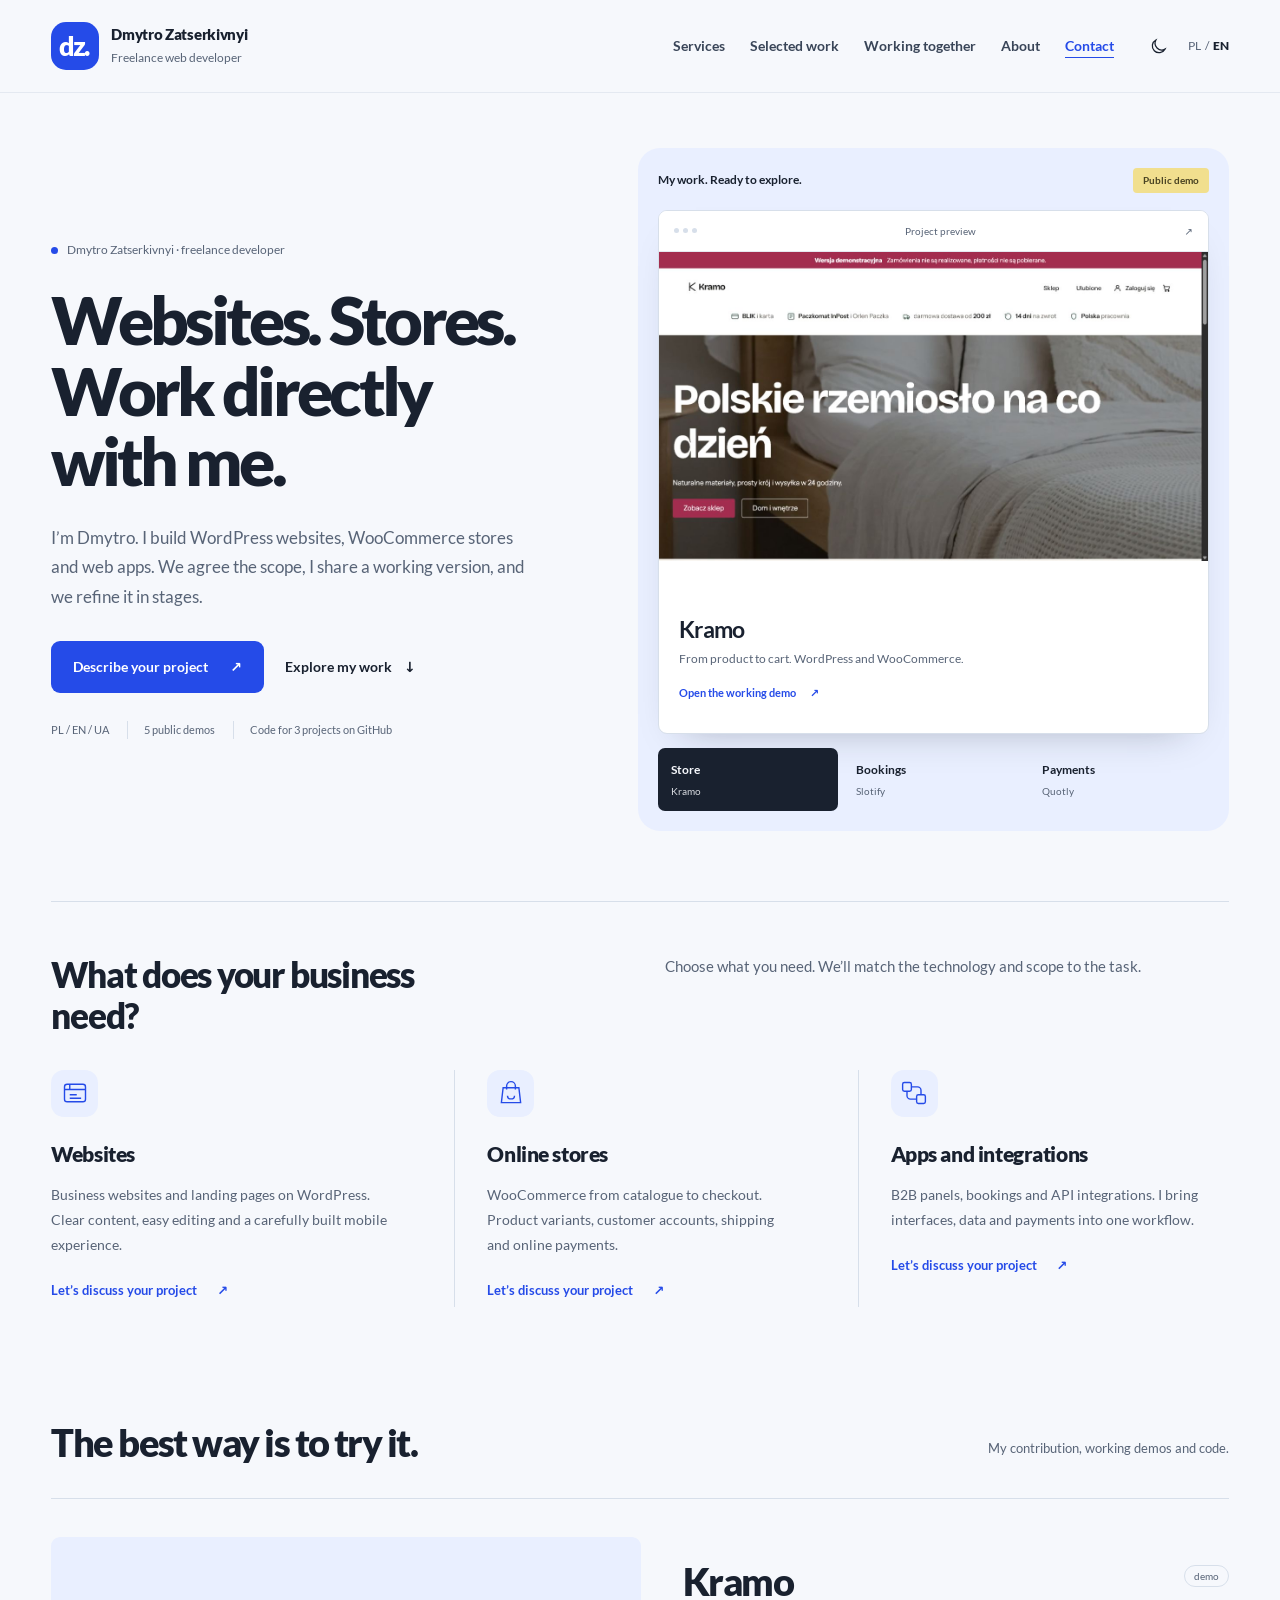
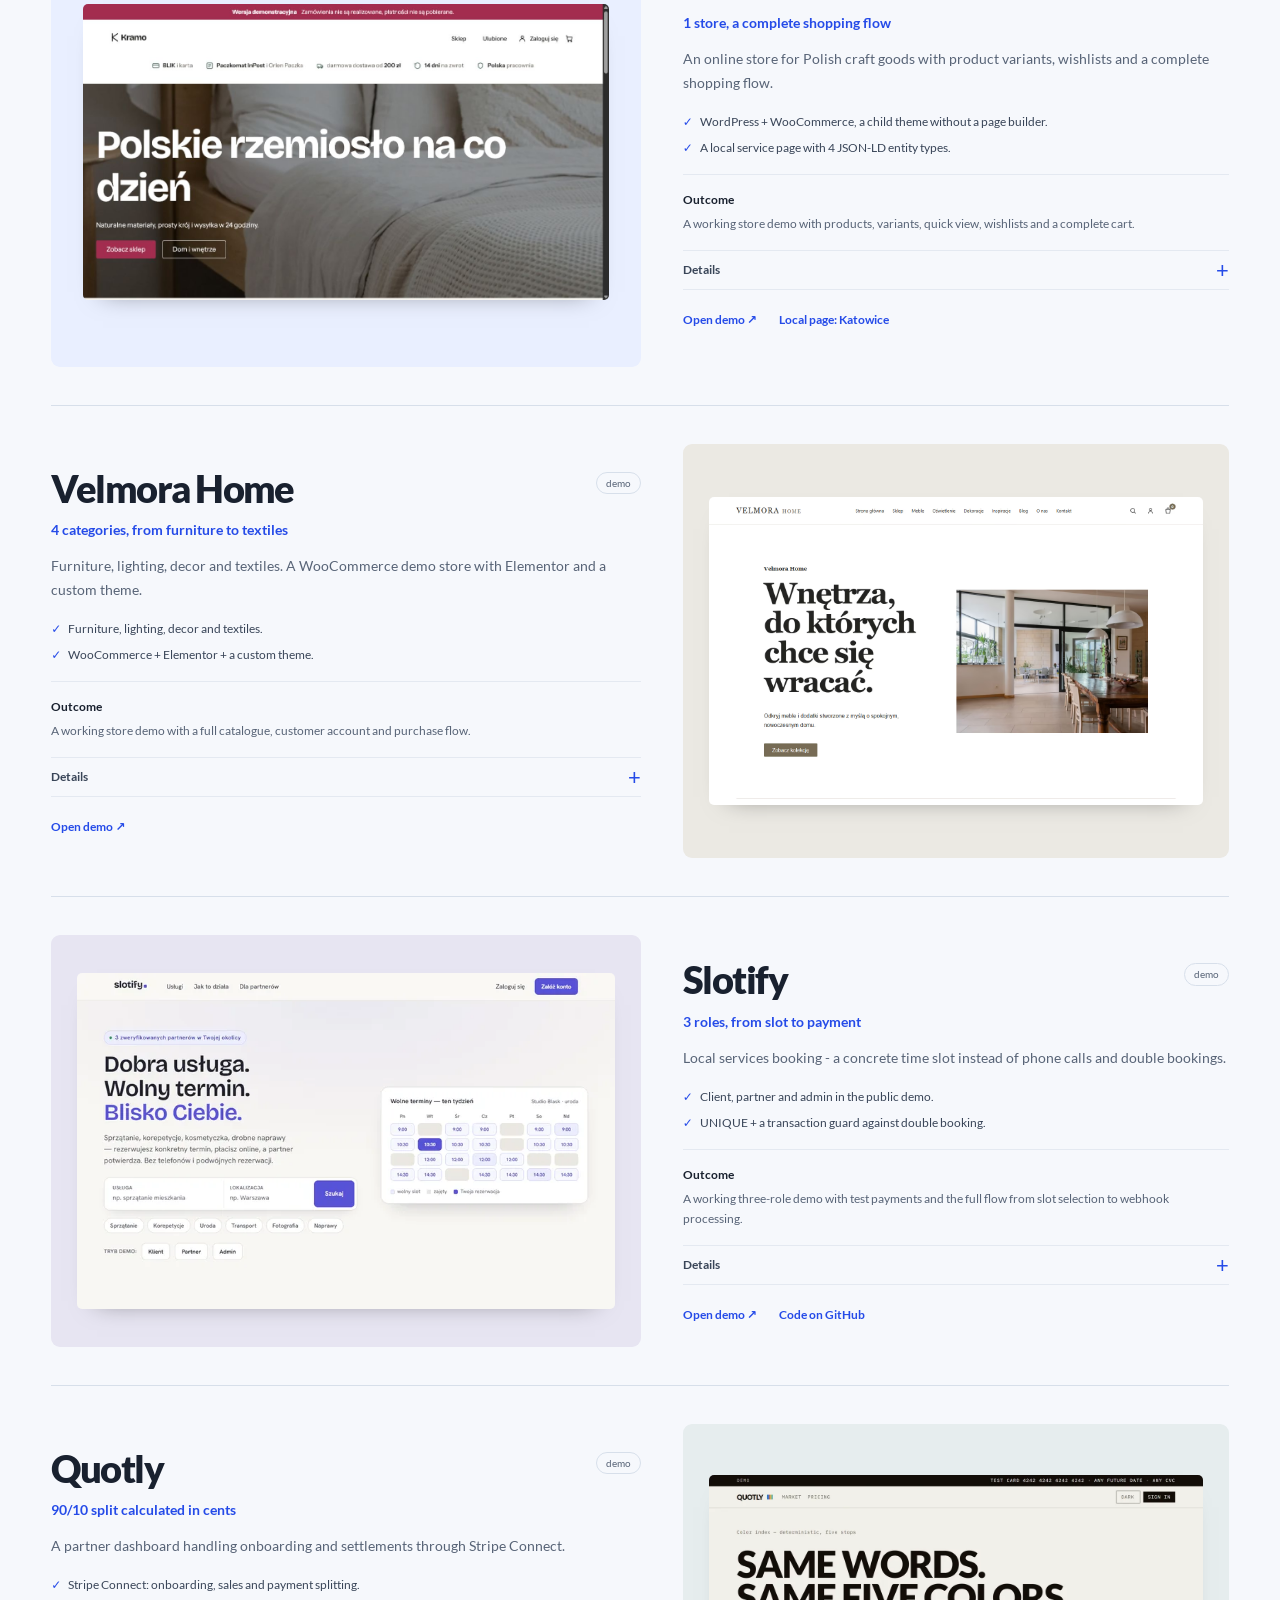
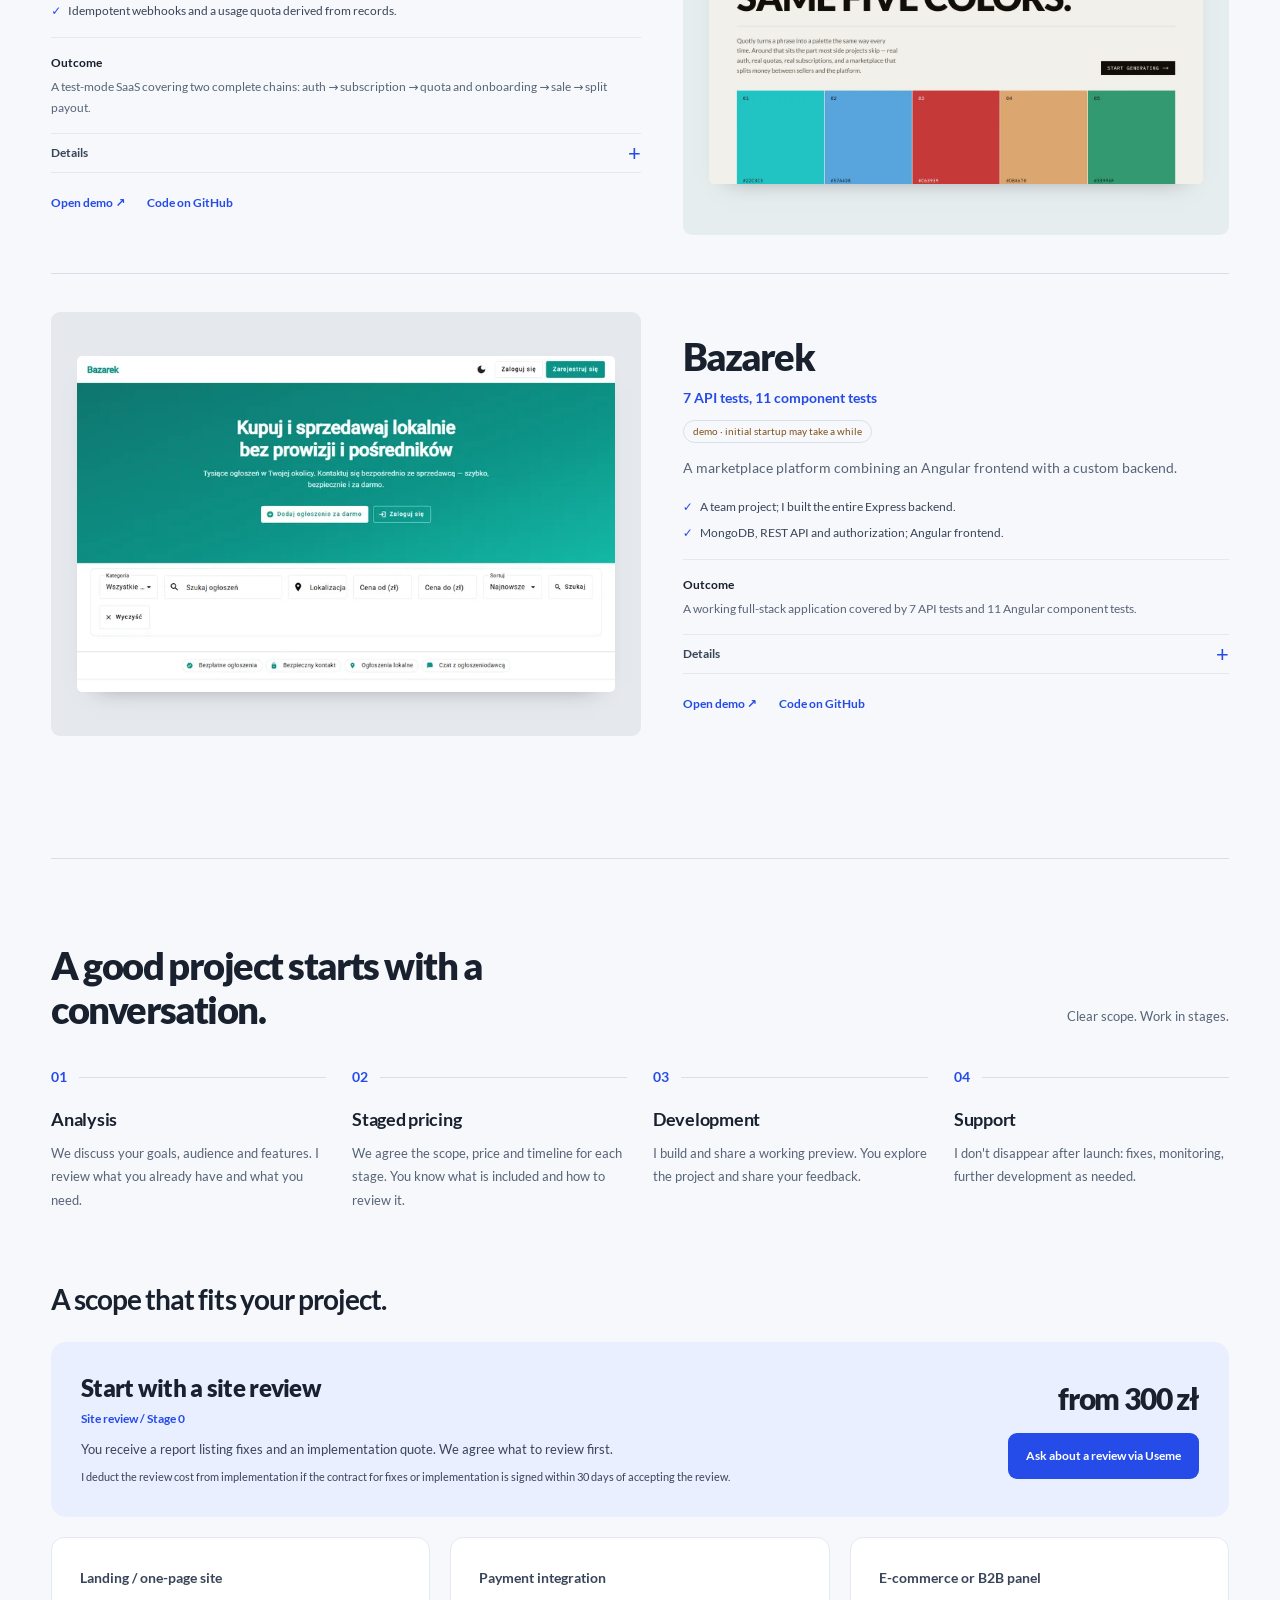
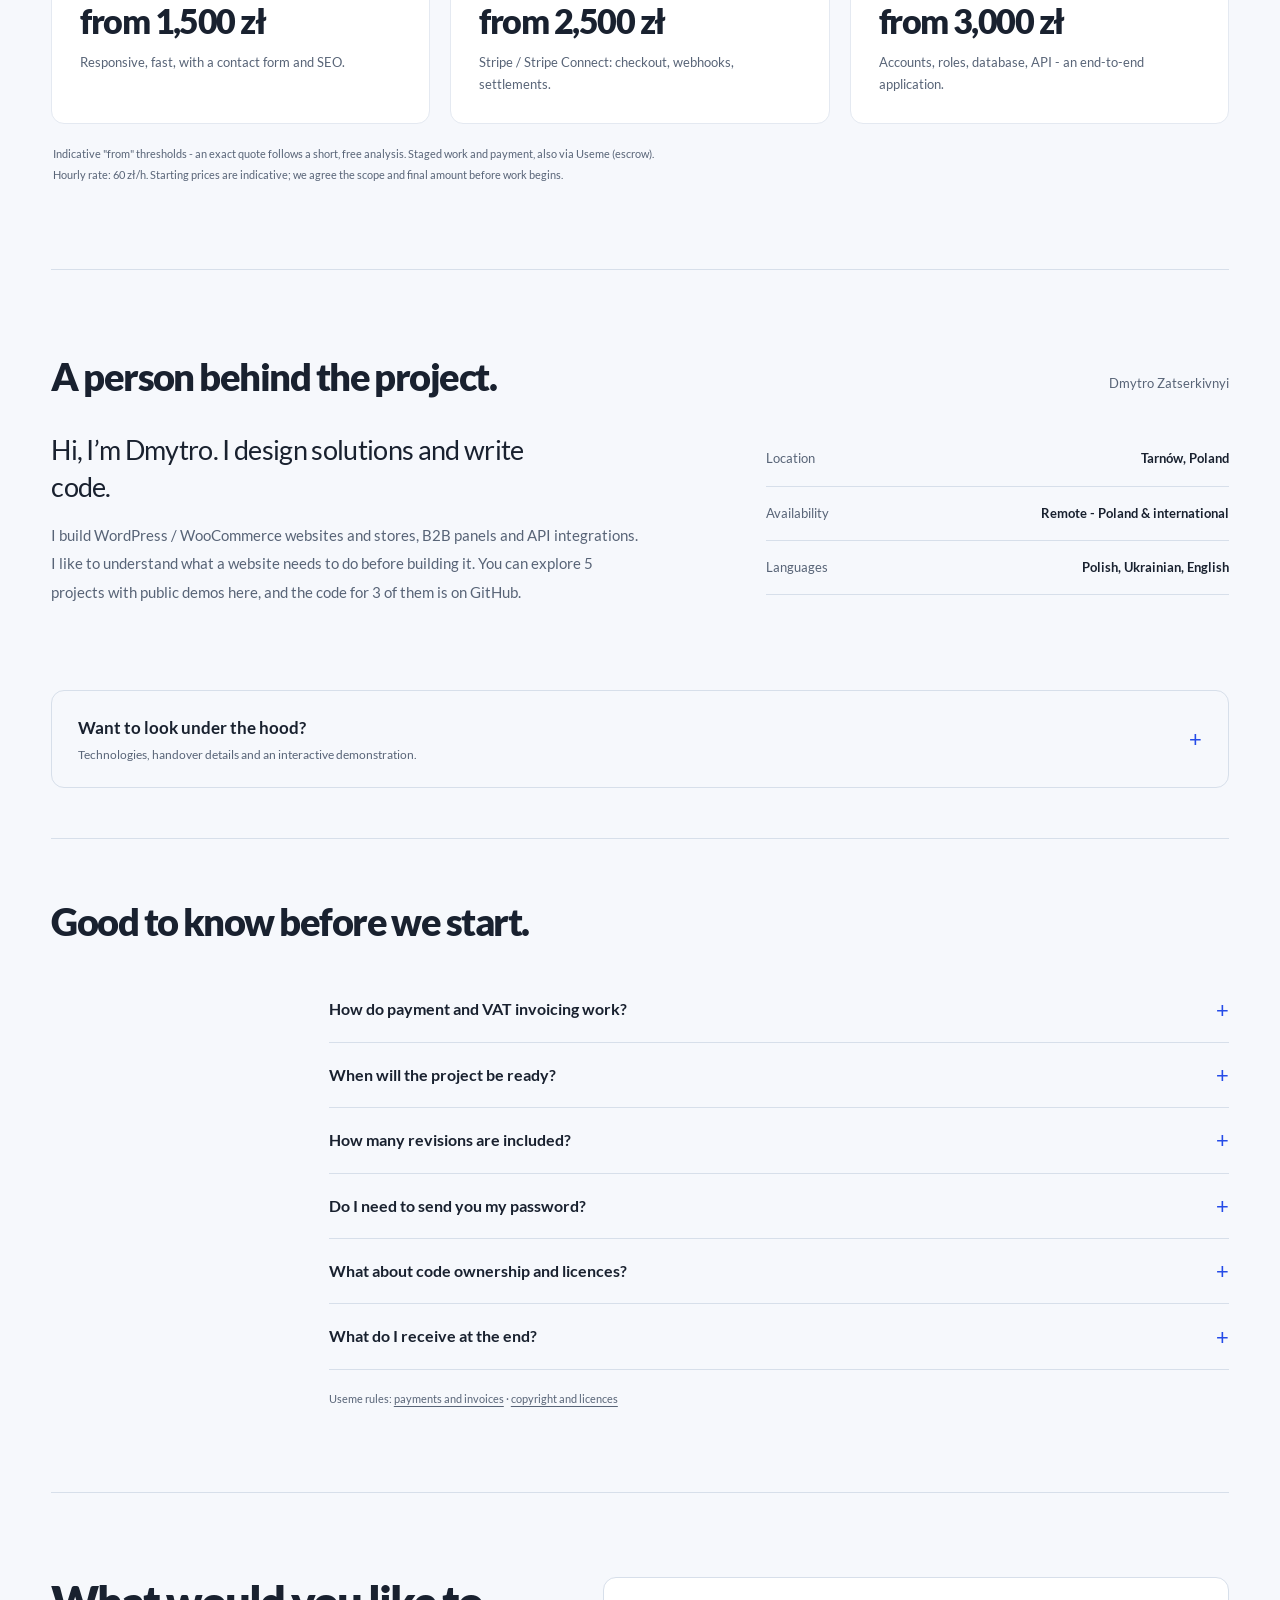
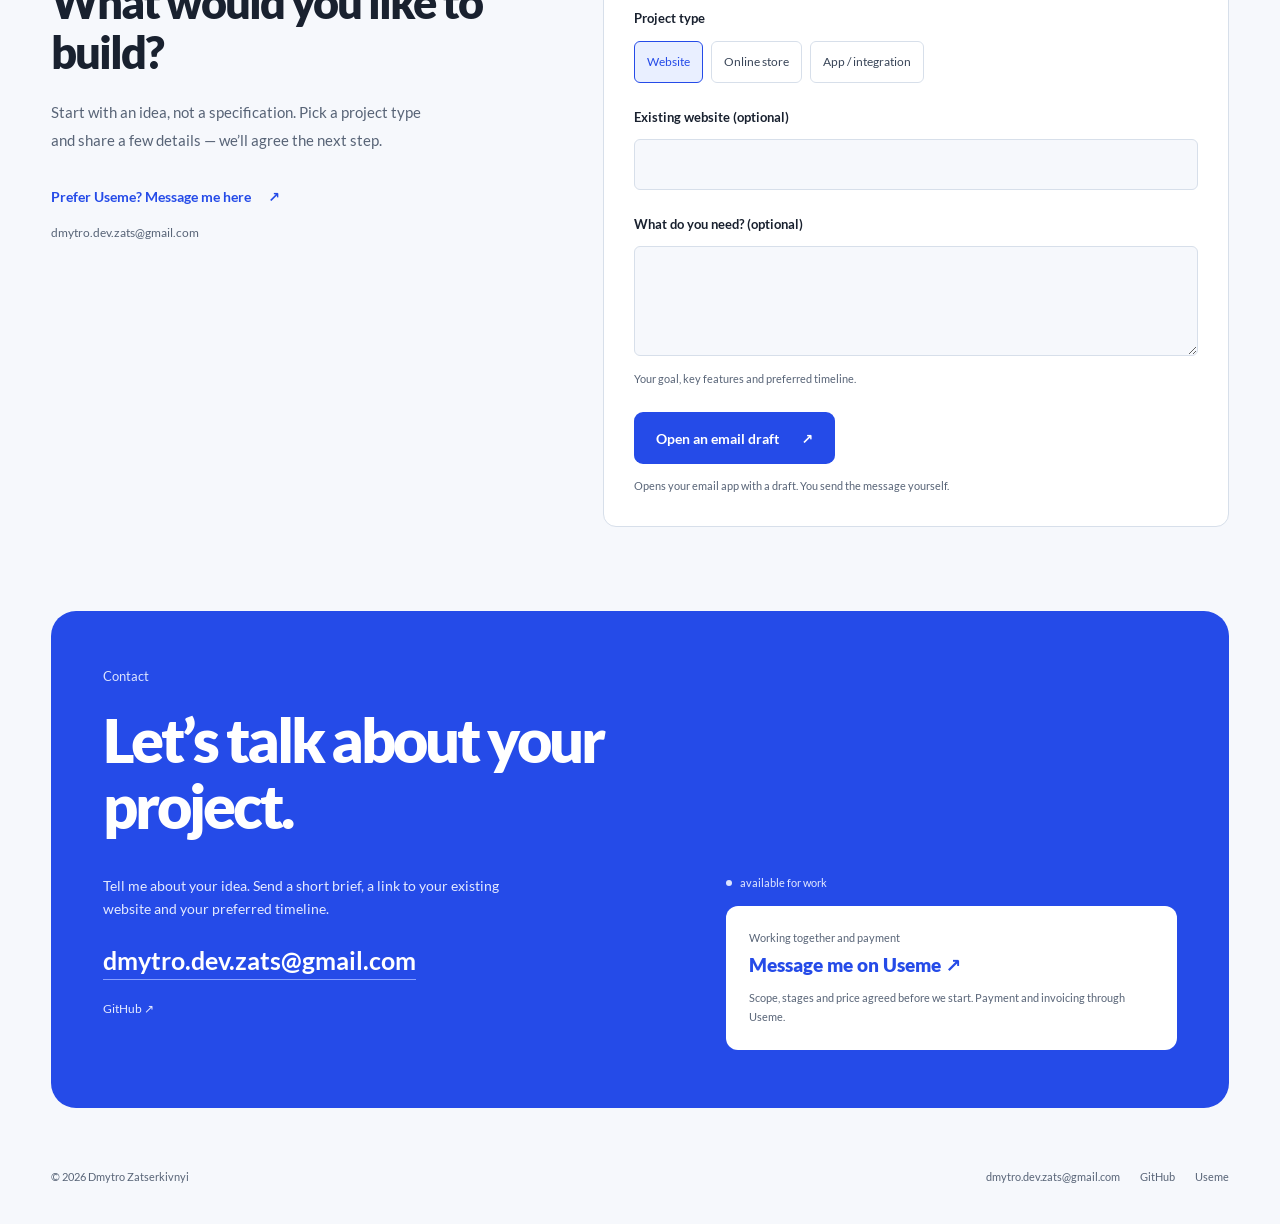
==== commit 4f11f5b8: "Add interactive work showcase and personal freelance presentation" ====
--- a/en/index.html
+++ b/en/index.html
@@ -24,6 +24,12 @@
 <meta name="twitter:image" content="https://dmytro-dev.pl/og-image.png">
 <meta name="twitter:image:alt" content="Dmytro Zatserkivnyi · WordPress · WooCommerce · B2B · API">
 <link rel="canonical" href="https://dmytro-dev.pl/en/">
+
+
+
+
+
+
 <link rel="alternate" hreflang="pl" href="https://dmytro-dev.pl/">
 <link rel="alternate" hreflang="en" href="https://dmytro-dev.pl/en/">
 <link rel="alternate" hreflang="x-default" href="https://dmytro-dev.pl/">
@@ -32,7 +38,8 @@
 <link rel="preload" href="/assets/fonts/lato-400-latin.woff2" as="font" type="font/woff2" crossorigin>
 <link rel="preload" href="/assets/fonts/lato-900-latin.woff2" as="font" type="font/woff2" crossorigin>
 <link rel="stylesheet" href="/assets/fonts/fonts.css">
-<link rel="stylesheet" href="/styles.css?v=20261109c">
+<link rel="stylesheet" href="/styles.css?v=20261109-motion">
+<link rel="stylesheet" href="/portfolio-ui.css?v=20261109-2">
 <script type="application/ld+json">
 {
   "@context": "https://schema.org",
@@ -151,23 +158,30 @@
     <section class="hero" id="home">
       <div class="hero-copy">
         <p class="hero-kicker"><span class="availability-dot" aria-hidden="true"></span><span data-i18n="hero.kicker">Dmytro Zatserkivnyi · freelance developer</span></p>
-        <h1 class="hero-title" data-i18n-html="hero.title"><span>A good idea</span> <span>deserves a</span> <span>great website.</span></h1>
-        <p class="hero-description" data-i18n="hero.sub">I build WordPress websites, WooCommerce stores and web applications. From the first conversation to launch, you work directly with me.</p>
-        <div class="cta-row"><a class="btn btn-primary" href="https://useme.com/pl/roles/contractor/dmytro-zatserkivnyi,629682/" target="_blank" rel="noopener"><span data-i18n="hero.cta2">Let’s talk about your project</span><span aria-hidden="true">↗</span></a><a class="text-link" href="#projects"><span data-i18n="hero.cta1">Explore my work</span><span aria-hidden="true">↓</span></a></div>
-        <ul class="hero-proof"><li data-i18n="hero.proof1">PL / EN / UA</li><li data-i18n="hero.proof2">Payment through Useme</li><li data-i18n="hero.proof3">Direct contact</li></ul>
-      </div>
-      <a class="hero-visual" href="#projects" aria-label="Explore the Kramo and Slotify projects" data-i18n-aria-label="hero.previewLabel">
-        <div class="preview-window"><div class="preview-topbar"><i></i><i></i><i></i><span>Kramo / WooCommerce</span></div><img src="/assets/kramo.jpg" alt="" width="1265" height="712" fetchpriority="high" decoding="async"></div>
-        <div class="preview-secondary"><div class="preview-topbar"><i></i><i></i><i></i><span>Slotify / Next.js</span></div><img src="/assets/slotify.webp" alt="" width="1280" height="800" decoding="async"></div>
-        <p class="preview-caption"><span aria-hidden="true">↗</span><span data-i18n="hero.preview">From stores to apps. Explore my work.</span></p>
-      </a>
+        <h1 class="hero-title" data-i18n-html="hero.title"><span>Websites. Stores.</span> <span>Work directly</span> <span>with me.</span></h1>
+        <p class="hero-description" data-i18n="hero.sub">I’m Dmytro. I build WordPress websites, WooCommerce stores and web apps. We agree the scope, I share a working version, and we refine it in stages.</p>
+        <div class="cta-row"><a class="btn btn-primary" href="#brief"><span data-i18n="hero.cta2">Describe your project</span><span aria-hidden="true">↗</span></a><a class="text-link" href="#projects"><span data-i18n="hero.cta1">Explore my work</span><span aria-hidden="true">↓</span></a></div>
+        <ul class="hero-proof"><li data-i18n="hero.proof1">PL / EN / UA</li><li data-i18n="hero.proof2">5 public demos</li><li data-i18n="hero.proof3">Code for 3 projects on GitHub</li></ul>
+      </div>
+      <div class="hero-showcase" data-showcase>
+        <div class="showcase-heading"><span data-i18n="showcase.label">My work. Ready to explore.</span><span class="showcase-mode" data-i18n="showcase.mode">Public demo</span></div>
+        <div class="showcase-browser"><div class="showcase-browserbar" aria-hidden="true"><span><i></i><i></i><i></i></span><span><span data-i18n="showcase.browser">Project preview</span></span><span>↗</span></div>
+          <div class="showcase-screen">
+            <figure class="showcase-panel" id="showcase-kramo" data-showcase-panel="kramo" data-name="Kramo"><a class="showcase-image" href="https://p01--kramo-wp--bpk4d66g4n48.code.run/" target="_blank" rel="noopener" aria-label="Kramo — demo"><img src="/assets/kramo.jpg" width="1265" height="712" alt="Kramo — WooCommerce" fetchpriority="high" decoding="async"></a><figcaption><div><strong>Kramo</strong><p data-i18n="showcase.kramo">From product to cart. WordPress and WooCommerce.</p></div><a href="https://p01--kramo-wp--bpk4d66g4n48.code.run/" target="_blank" rel="noopener" class="showcase-demo"><span data-i18n="showcase.open">Open the working demo</span><span aria-hidden="true">↗</span></a></figcaption></figure>
+            <figure class="showcase-panel" id="showcase-slotify" data-showcase-panel="slotify" data-name="Slotify" hidden><a class="showcase-image" href="https://slotify-rho.vercel.app" target="_blank" rel="noopener" aria-label="Slotify — demo"><img src="/assets/slotify.webp" width="1280" height="800" alt="Slotify — rezerwacje / bookings" decoding="async"></a><figcaption><div><strong>Slotify</strong><p data-i18n="showcase.slotify">Try three roles without creating an account.</p></div><a href="https://slotify-rho.vercel.app" target="_blank" rel="noopener" class="showcase-demo"><span data-i18n="showcase.open">Open the working demo</span><span aria-hidden="true">↗</span></a></figcaption></figure>
+            <figure class="showcase-panel" id="showcase-quotly" data-showcase-panel="quotly" data-name="Quotly" hidden><a class="showcase-image" href="https://quotly-flax.vercel.app" target="_blank" rel="noopener" aria-label="Quotly — demo"><img src="/assets/quotly.webp" width="1280" height="800" alt="Quotly — Stripe Connect" decoding="async"></a><figcaption><div><strong>Quotly</strong><p data-i18n="showcase.quotly">Stripe Connect onboarding and settlements in test mode.</p></div><a href="https://quotly-flax.vercel.app" target="_blank" rel="noopener" class="showcase-demo"><span data-i18n="showcase.open">Open the working demo</span><span aria-hidden="true">↗</span></a></figcaption></figure>
+          </div>
+        </div>
+        <div class="showcase-choices" role="group" aria-label="Choose a project type" data-i18n-aria-label="showcase.choose" hidden><button type="button" data-showcase-select="kramo" aria-pressed="true" aria-controls="showcase-kramo"><span data-i18n="showcase.store">Store</span><small>Kramo</small></button><button type="button" data-showcase-select="slotify" aria-pressed="false" aria-controls="showcase-slotify"><span data-i18n="showcase.booking">Bookings</span><small>Slotify</small></button><button type="button" data-showcase-select="quotly" aria-pressed="false" aria-controls="showcase-quotly"><span data-i18n="showcase.payments">Payments</span><small>Quotly</small></button></div>
+        <span class="sr-only" role="status" data-showcase-status></span>
+      </div>
     </section>
     <section class="services" id="services">
-      <div class="services-heading"><h2 data-i18n="services.title">What does your business need?</h2><p data-i18n="services.copy">A new website, a store or the next step for your app — let’s talk about what you want to build.</p></div>
+      <div class="services-heading"><h2 data-i18n="services.title">What does your business need?</h2><p data-i18n="services.copy">Choose what you need. We’ll match the technology and scope to the task.</p></div>
       <div class="service-list">
-        <article class="service-item"><span class="service-icon" aria-hidden="true"><svg viewBox="0 0 32 32" fill="none" stroke="currentColor" stroke-width="1.6"><rect x="4" y="6" width="24" height="20" rx="3"/><path d="M4 12h24M10 6v6M10 18h8m-8 4h13"/></svg></span><h3 data-i18n="services.web.title">Websites</h3><p data-i18n="services.web.copy">Business websites and landing pages on WordPress. Clear content, easy editing and a carefully built mobile experience.</p><a href="#contact"><span data-i18n="services.link">Let’s discuss your project</span><span aria-hidden="true">↗</span></a></article>
-        <article class="service-item"><span class="service-icon" aria-hidden="true"><svg viewBox="0 0 32 32" fill="none" stroke="currentColor" stroke-width="1.6"><path d="m7 10-2 17h22l-2-17H7Z"/><path d="M11 12V8a5 5 0 0 1 10 0v4M12 19c0 5 8 5 8 0"/></svg></span><h3 data-i18n="services.shop.title">Online stores</h3><p data-i18n="services.shop.copy">WooCommerce from catalogue to checkout. Product variants, customer accounts, shipping and online payments.</p><a href="#contact"><span data-i18n="services.link">Let’s discuss your project</span><span aria-hidden="true">↗</span></a></article>
-        <article class="service-item"><span class="service-icon" aria-hidden="true"><svg viewBox="0 0 32 32" fill="none" stroke="currentColor" stroke-width="1.6"><rect x="3" y="4" width="10" height="10" rx="2"/><rect x="19" y="18" width="10" height="10" rx="2"/><path d="M13 9h7a4 4 0 0 1 4 4v5M19 23h-7a4 4 0 0 1-4-4v-5"/></svg></span><h3 data-i18n="services.app.title">Apps and integrations</h3><p data-i18n="services.app.copy">B2B panels, bookings and API integrations. I bring interfaces, data and payments into one workflow.</p><a href="#contact"><span data-i18n="services.link">Let’s discuss your project</span><span aria-hidden="true">↗</span></a></article>
+        <article class="service-item"><span class="service-icon" aria-hidden="true"><svg viewBox="0 0 32 32" fill="none" stroke="currentColor" stroke-width="1.6"><rect x="4" y="6" width="24" height="20" rx="3"/><path d="M4 12h24M10 6v6M10 18h8m-8 4h13"/></svg></span><h3 data-i18n="services.web.title">Websites</h3><p data-i18n="services.web.copy">Business websites and landing pages on WordPress. Clear content, easy editing and a carefully built mobile experience.</p><a href="#brief"><span data-i18n="services.link">Let’s discuss your project</span><span aria-hidden="true">↗</span></a></article>
+        <article class="service-item"><span class="service-icon" aria-hidden="true"><svg viewBox="0 0 32 32" fill="none" stroke="currentColor" stroke-width="1.6"><path d="m7 10-2 17h22l-2-17H7Z"/><path d="M11 12V8a5 5 0 0 1 10 0v4M12 19c0 5 8 5 8 0"/></svg></span><h3 data-i18n="services.shop.title">Online stores</h3><p data-i18n="services.shop.copy">WooCommerce from catalogue to checkout. Product variants, customer accounts, shipping and online payments.</p><a href="#brief"><span data-i18n="services.link">Let’s discuss your project</span><span aria-hidden="true">↗</span></a></article>
+        <article class="service-item"><span class="service-icon" aria-hidden="true"><svg viewBox="0 0 32 32" fill="none" stroke="currentColor" stroke-width="1.6"><rect x="3" y="4" width="10" height="10" rx="2"/><rect x="19" y="18" width="10" height="10" rx="2"/><path d="M13 9h7a4 4 0 0 1 4 4v5M19 23h-7a4 4 0 0 1-4-4v-5"/></svg></span><h3 data-i18n="services.app.title">Apps and integrations</h3><p data-i18n="services.app.copy">B2B panels, bookings and API integrations. I bring interfaces, data and payments into one workflow.</p><a href="#brief"><span data-i18n="services.link">Let’s discuss your project</span><span aria-hidden="true">↗</span></a></article>
       </div>
     </section>
 
@@ -175,9 +189,9 @@
     <!-- REALIZACJE — publiczne demo i własny zakres pracy -->
     <section id="projects">
       <div class="fig-head reveal">
-        <h2 class="fig-label" data-i18n="projects.title">Ideas turned into working projects.</h2>
-        <span class="fig-rule"></span>
-        <span class="fig-sub" data-i18n="projects.eyebrow">5 projects. Try every one for yourself.</span>
+        <h2 class="fig-label" data-i18n="projects.title">The best way is to try it.</h2>
+        <span class="fig-rule"></span>
+        <span class="fig-sub" data-i18n="projects.eyebrow">My contribution, working demos and code.</span>
       </div>
       <div class="projects-grid" id="projectsGrid">
 <article class="project-card reveal" data-project-id="kramo">
@@ -482,9 +496,19 @@
       </div>
     </section>
 
+    <section class="brief-section" id="brief">
+      <div class="brief-intro"><h2 data-i18n="brief.title">What would you like to build?</h2><p data-i18n="brief.copy">Start with an idea, not a specification. Pick a project type and share a few details — we’ll agree the next step.</p><a href="https://useme.com/pl/roles/contractor/dmytro-zatserkivnyi,629682/" target="_blank" rel="noopener" class="brief-useme"><span data-i18n="brief.useme">Prefer Useme? Message me here</span><span aria-hidden="true">↗</span></a><a class="brief-direct" href="mailto:dmytro.dev.zats@gmail.com">dmytro.dev.zats@gmail.com</a></div>
+      <form class="brief-form" data-brief-form hidden>
+        <fieldset><legend data-i18n="brief.type">Project type</legend><div class="brief-types"><label><input type="radio" name="projectType" value="website" checked><span data-i18n="brief.website">Website</span></label><label><input type="radio" name="projectType" value="store"><span data-i18n="brief.store">Online store</span></label><label><input type="radio" name="projectType" value="app"><span data-i18n="brief.app">App / integration</span></label></div></fieldset>
+        <label class="brief-label" for="briefWebsite" data-i18n="brief.url">Existing website (optional)</label><input id="briefWebsite" name="website" type="text" inputmode="url" maxlength="500" autocomplete="url">
+        <label class="brief-label" for="briefDescription" data-i18n="brief.description">What do you need? (optional)</label><textarea id="briefDescription" name="description" rows="3" maxlength="2000" aria-describedby="briefHint"></textarea><p class="brief-hint" id="briefHint" data-i18n="brief.hint">Your goal, key features and preferred timeline.</p>
+        <a href="mailto:dmytro.dev.zats@gmail.com" class="btn btn-primary" data-brief-email><span data-i18n="brief.email">Open an email draft</span><span aria-hidden="true">↗</span></a><p class="brief-note" data-i18n="brief.note">Opens your email app with a draft. You send the message yourself.</p>
+      </form>
+    </section>
+
     <section id="contact" class="contact">
       <div class="fig-label" data-i18n="nav.contact">Contact</div>
-      <h2 class="contact-head" data-i18n-html="contact.head">Let’s make something good.</h2>
+      <h2 class="contact-head" data-i18n-html="contact.head">Let’s talk about your project.</h2>
       <div class="contact-row">
         <div>
           <p class="contact-sub" data-i18n="contact.lead">Tell me about your idea. Send a short brief, a link to your existing website and your preferred timeline.</p>
@@ -528,6 +552,7 @@
   </div>
 </noscript>
 
-<script src="/app.js?v=20261109" defer></script>
+<script src="/app.js?v=20261109-motion" defer></script>
+<script type="module" src="/portfolio-ui.js?v=20261109"></script>
 </body>
 </html>
--- a/styles.css
+++ b/styles.css
@@ -305,11 +305,11 @@
 }
 
 .hero {
-  display:grid;
-  grid-template-columns:1.05fr 1fr;
-  align-items:center;
-  gap:42px;
-  padding-block:64px 76px;
+  display: grid;
+  grid-template-columns: .95fr 1.05fr;
+  align-items: center;
+  gap: 52px;
+  padding-block: 55px 70px;
 }
 
 .hero-kicker {
@@ -330,10 +330,10 @@
 }
 
 .hero-title {
-  font-size:clamp(48px,5.75vw,80px);
-  font-weight:900;
-  line-height:1.055;
-  letter-spacing:-.055em;
+  font-size: clamp(46px,5.2vw,73px);
+  font-weight: 900;
+  line-height: 1.06;
+  letter-spacing: -.055em;
 }
 
 .hero-title span {
@@ -408,90 +408,6 @@
   border-left:1px solid var(--rule);
 }
 
-.hero-visual {
-  display:block;
-  position:relative;
-  height:510px;
-  isolation:isolate;
-  min-width:0;
-}
-
-.hero-visual::before {
-  content:'';
-  position:absolute;
-  inset:0 14px 24px 26px;
-  background:var(--panel-2);
-  border-radius:42px 42px 120px 42px;
-  z-index:-1;
-}
-
-.preview-window,.preview-secondary {
-  background:#fff;
-  border:1px solid #d8e0ef;
-  box-shadow:0 22px 44px -24px rgba(30,53,114,.45);
-  overflow:hidden;
-  border-radius:11px;
-  position:absolute;
-}
-
-.preview-window {
-  width:97%;
-  top:64px;
-  left:-10px;
-  transform:rotate(-5deg);
-}
-
-.preview-window img,.preview-secondary img {
-  width:100%;
-}
-
-.preview-secondary {
-  width:64%;
-  top:215px;
-  right:-5px;
-  transform:rotate(6deg);
-}
-
-.preview-topbar {
-  display:flex;
-  gap:4px;
-  align-items:center;
-  padding:10px 12px;
-  background:#fff;
-  border-bottom:1px solid #e5eaf3;
-}
-
-.preview-topbar i {
-  width:5px;
-  height:5px;
-  background:#c2cde0;
-  border-radius:50%;
-}
-
-.preview-topbar span {
-  flex:1;
-  text-align:center;
-  color:#586477;
-  font-size:9px;
-  padding-right:18px;
-}
-
-.preview-caption {
-  position:absolute;
-  bottom:0;
-  left:30px;
-  display:flex;
-  align-items:center;
-  gap:10px;
-  font-size:12px;
-  color:var(--muted);
-}
-
-.preview-caption>span:first-child {
-  color:var(--accent);
-  font-size:23px;
-}
-
 .services {
   border-top:1px solid var(--rule);
   padding-top:52px;
@@ -608,18 +524,20 @@
 }
 
 .projects-grid {
-  display:grid;
-  grid-template-columns:repeat(2,minmax(0,1fr));
-  gap:30px;
-  align-items:start;
+  display: grid;
+  grid-template-columns: minmax(0,1fr);
+  gap: 0;
 }
 
 .project-card {
-  background:var(--panel);
-  border-radius:18px;
-  border:1px solid var(--rule-soft);
-  overflow:hidden;
-  min-width:0;
+  display: grid;
+  grid-template-columns: 1.08fr 1fr;
+  gap: 42px;
+  padding: 38px 0;
+  border-top: 1px solid var(--rule);
+  background: transparent;
+  border-radius: 0;
+  min-width: 0;
 }
 
 .project-card:first-child {
@@ -629,12 +547,14 @@
 }
 
 .project-media {
-  display:flex;
-  align-items:center;
-  background:var(--shot-bg);
-  padding:22px;
-  height:280px;
-  overflow:hidden;
+  display: flex;
+  align-items: center;
+  background: var(--shot-bg);
+  padding: 26px;
+  min-height: 390px;
+  height: 100%;
+  overflow: hidden;
+  border-radius: 9px;
 }
 
 .project-media img {
@@ -675,8 +595,8 @@
 }
 
 .project-content {
-  padding:28px;
-  min-width:0;
+  padding: 22px 0;
+  min-width: 0;
 }
 
 .project-summary {
@@ -685,11 +605,11 @@
 }
 
 .case-name {
-  font-size:29px;
-  line-height:1.2;
-  letter-spacing:-.04em;
-  font-weight:900;
-  padding-right:60px;
+  font-size: 38px;
+  line-height: 1.2;
+  letter-spacing: -.04em;
+  font-weight: 900;
+  padding-right: 60px;
 }
 
 .case-headline {
@@ -1589,16 +1509,7 @@
   .hero {
     gap:25px;
   }
-  .hero-visual {
-    height:450px;
-  }
-  .preview-window {
-    top:70px;
-  }
-  .preview-secondary {
-    top:200px;
-  }
-  .hero-proof {
+.hero-proof {
     font-size:10px;
     gap:6px 12px;
   }
@@ -1642,24 +1553,7 @@
     font-size:10px;
     margin-bottom:20px;
   }
-  .hero-visual {
-    height:370px;
-  }
-  .preview-window {
-    top:65px;
-  }
-  .preview-secondary {
-    top:165px;
-  }
-  .preview-caption {
-    left:22px;
-    font-size:10px;
-  }
-  .hero-visual::before {
-    inset:15px 0 22px 8px;
-    border-radius:30px 30px 80px 30px;
-  }
-  .hero .cta-row {
+.hero .cta-row {
     gap:8px 18px;
     margin-top:22px;
   }
@@ -1702,10 +1596,10 @@
     max-width:180px;
     font-size:12px;
   }
-  .project-card:first-child {
+  .project-card, .project-card:first-child {
     grid-template-columns:1fr;
   }
-  .project-card:first-child .project-media {
+  .project-media, .project-card:first-child .project-media {
     min-height:0;
     height:auto;
     padding:30px;
@@ -1896,39 +1790,7 @@
   .hero-proof li+li {
     padding-left:12px;
   }
-  .hero-visual {
-    height:clamp(300px,81vw,440px);
-    margin-top:0;
-  }
-  .hero-visual::before {
-    inset:4px 8px 20px 12px;
-    border-radius:25px 25px 75px 25px;
-  }
-  .preview-window {
-    width:94%;
-    left:0;
-    top:33px;
-    transform:rotate(-4deg);
-  }
-  .preview-secondary {
-    width:66%;
-    top:auto;
-    bottom:47px;
-    right:0;
-    transform:rotate(5deg);
-  }
-  .preview-caption {
-    left:14px;
-    bottom:0;
-    font-size:10px;
-  }
-  .preview-topbar {
-    padding:7px 9px;
-  }
-  .preview-topbar span {
-    font-size:7px;
-  }
-  .services {
+.services {
     padding-block:35px 45px;
   }
   .services-heading {
--- a/portfolio-ui.css
+++ b/portfolio-ui.css
@@ -0,0 +1,151 @@
+/* Deliberate interactions: a real-work showcase and a local project brief. */
+.hero-showcase {
+  min-width: 0;
+  padding: 20px;
+  background: var(--panel-2);
+  border-radius: 22px;
+}
+.showcase-heading {
+  display: flex;
+  align-items: center;
+  justify-content: space-between;
+  flex-wrap: wrap;
+  gap: 10px;
+  margin-bottom: 17px;
+  font-size: 12px;
+  font-weight: 700;
+}
+.showcase-mode {
+  padding: 4px 10px;
+  border-radius: 4px;
+  background: #f1df8e;
+  color: #494323;
+  font-size: 10px;
+}
+.showcase-browser {
+  overflow: hidden;
+  background: var(--panel);
+  border: 1px solid var(--rule);
+  border-radius: 9px;
+  box-shadow: 0 18px 38px -25px rgba(25, 33, 47, .35);
+}
+.showcase-browserbar {
+  display: flex;
+  justify-content: space-between;
+  align-items: center;
+  padding: 12px 15px;
+  background: var(--panel);
+  border-bottom: 1px solid var(--rule-soft);
+  color: var(--muted);
+  font-size: 10px;
+}
+.showcase-browserbar > span:first-child { display: flex; gap: 4px; }
+.showcase-browserbar i { width: 5px; height: 5px; border-radius: 50%; background: var(--rule); }
+.showcase-screen { overflow: hidden; }
+.showcase-image { display: block; aspect-ratio: 16 / 10; overflow: hidden; background: #fff; }
+.showcase-image img { width: 100%; height: 100%; object-fit: contain; object-position: top; transition: transform .6s cubic-bezier(.2,.7,.2,1); }
+.showcase-panel figcaption { padding: 20px; min-height: 138px; }
+.showcase-panel strong { font-size: 23px; letter-spacing: -.03em; line-height: 1.3; }
+.showcase-panel p { color: var(--muted); font-size: 12px; line-height: 1.65; margin-top: 4px; }
+.showcase-demo { display: inline-flex; align-items: center; gap: 14px; color: var(--accent); font-size: 11px; font-weight: 700; margin-top: 12px; padding-block: 3px; }
+.showcase-demo > span:last-child { transition: transform .2s ease; }
+.showcase-demo:hover > span:last-child { transform: translate(3px,-3px); }
+.showcase-choices { display: grid; grid-template-columns: repeat(3,minmax(0,1fr)); gap: 5px; margin-top: 14px; }
+.showcase-choices button { text-align: left; border: 1px solid transparent; background: transparent; border-radius: 7px; padding: 11px 12px; min-height: 62px; transition: background .2s, color .2s; }
+.showcase-choices button span, .showcase-choices button small { display: block; }
+.showcase-choices button span { font-size: 12px; font-weight: 700; }
+.showcase-choices button small { font-size: 10px; margin-top: 3px; color: var(--muted); }
+.showcase-choices button[aria-pressed='true'] { background: var(--text); color: var(--bg); }
+.showcase-choices button[aria-pressed='true'] small { color: var(--bg); opacity: .85; }
+.showcase-choices button:hover:not([aria-pressed='true']) { border-color: var(--rule); background: var(--panel); }
+.showcase-choices button:focus-visible { outline-offset: 1px; }
+.brief-section { display: grid; grid-template-columns: .85fr 1.15fr; gap: 90px; align-items: start; border-top: 1px solid var(--rule); }
+.brief-intro { position: sticky; top: 135px; }
+.brief-intro h2 { font-size: clamp(35px,3.5vw,49px); line-height: 1.12; letter-spacing: -.045em; font-weight: 900; }
+.brief-intro > p { color: var(--muted); font-size: 15px; line-height: 1.85; margin-top: 22px; max-width: 390px; }
+.brief-useme { display: inline-flex; gap: 17px; color: var(--accent); font-size: 14px; font-weight: 700; margin-top: 24px; padding-block: 6px; }
+.brief-direct { display: block; color: var(--muted); font-size: 12px; margin-top: 9px; overflow-wrap: anywhere; }
+.brief-useme:hover, .brief-direct:hover { text-decoration: underline; text-underline-offset: 4px; }
+.brief-form { background: var(--panel); border: 1px solid var(--rule); border-radius: 13px; padding: 30px; }
+.brief-form fieldset { border: 0; min-width: 0; }
+.brief-form legend, .brief-label { font-size: 13px; font-weight: 700; color: var(--text); }
+.brief-types { display: flex; flex-wrap: wrap; gap: 8px; margin-top: 12px; }
+.brief-types label { position: relative; cursor: pointer; }
+.brief-types input { position: absolute; width: 1px; height: 1px; opacity: 0; }
+.brief-types span { display: block; padding: 10px 12px; border: 1px solid var(--rule); border-radius: 6px; font-size: 12px; color: var(--text-2); transition: background .18s, border-color .18s; }
+.brief-types input:checked + span { border-color: var(--accent); background: var(--accent-wash); color: var(--accent); }
+.brief-types input:focus-visible + span { outline: 3px solid var(--accent); outline-offset: 3px; }
+.brief-label { display: block; margin: 24px 0 10px; }
+.brief-form input[type='text'], .brief-form textarea { width: 100%; border: 1px solid var(--rule); background: var(--bg); color: var(--text); border-radius: 6px; padding: 13px 14px; font: 14px/1.7 var(--sans); }
+.brief-form textarea { resize: vertical; min-height: 110px; max-height: 500px; }
+.brief-form input[type='text']:focus, .brief-form textarea:focus { border-color: var(--accent); }
+.brief-hint { color: var(--muted); font-size: 11px; margin-top: 7px; }
+.brief-form .btn { margin-top: 24px; }
+.brief-note { color: var(--muted); font-size: 11px; line-height: 1.7; margin-top: 13px; max-width: 420px; }
+.btn > span:last-child[aria-hidden] { transition: transform .22s ease; }
+.btn:hover > span:last-child[aria-hidden] { transform: translate(3px,-3px); }
+@media (hover: hover) and (pointer: fine) {
+  .project-media img { transition: transform .7s cubic-bezier(.2,.7,.2,1); }
+  .project-media:hover img, .showcase-image:hover img { transform: scale(1.035); }
+}
+@media (min-width: 851px) {
+  .project-card:nth-child(even) .project-media { order: 2; }
+  .project-card:nth-child(even) .project-content { order: 1; }
+}
+@media (prefers-reduced-motion: no-preference) {
+  .js .hero-title span { animation: title-arrive .8s cubic-bezier(.16,.8,.2,1) both; }
+  .js .hero-title span:nth-child(2) { animation-delay: .09s; }
+  .js .hero-title span:nth-child(3) { animation-delay: .18s; }
+  .js .hero-showcase { animation: work-arrive .9s cubic-bezier(.16,.8,.2,1) .15s both; }
+}
+@keyframes title-arrive { from { clip-path: inset(100% 0 0); transform: translateY(20px); } to { clip-path: inset(-5% 0 -10%); transform: translateY(0); } }
+@keyframes work-arrive { from { opacity: 0; transform: translateY(16px) scale(.985); } to { opacity: 1; transform: translateY(0) scale(1); } }
+@media (max-width: 1100px) {
+  .hero-showcase { padding: 15px; }
+  .showcase-heading { font-size: 11px; }
+  .showcase-mode { font-size: 9px; }
+  .showcase-panel figcaption { padding: 17px; min-height: 145px; }
+  .brief-section { gap: 45px; }
+}
+@media (max-width: 850px) {
+  .showcase-heading { display: block; }
+  .showcase-mode { display: inline-block; margin-top: 8px; }
+  .showcase-choices button { padding: 8px; }
+  .showcase-choices button span { font-size: 10px; }
+  .showcase-choices button small { font-size: 9px; }
+  .brief-section { gap: 30px; }
+  .brief-form { padding: 23px; }
+  .brief-types { gap: 7px; }
+}
+@media (max-width: 640px) {
+  .hero-showcase { border-radius: 13px; padding: 14px; margin-top: 5px; }
+  .showcase-heading { display: flex; font-size: 11px; gap: 8px; margin-bottom: 13px; }
+  .showcase-mode { margin: 0; font-size: 9px; padding: 4px 7px; }
+  .showcase-browserbar { padding: 9px 12px; font-size: 8px; }
+  .showcase-panel figcaption { padding: 16px; min-height: 139px; }
+  .showcase-panel strong { font-size: 24px; }
+  .showcase-panel p { font-size: 12px; }
+  .showcase-choices { gap: 4px; margin-top: 9px; }
+  .showcase-choices button { padding: 10px; min-height: 60px; }
+  .showcase-choices button span { font-size: 11px; }
+  .showcase-choices button small { font-size: 10px; }
+  .brief-section { grid-template-columns: 1fr; gap: 26px; }
+  .brief-intro { position: static; }
+  .brief-intro h2 { font-size: 36px; }
+  .brief-intro > p { font-size: 14px; margin-top: 17px; }
+  .brief-useme { margin-top: 15px; font-size: 13px; }
+  .brief-form { padding: 22px; }
+  .brief-form .btn { width: 100%; font-size: 13px; gap: 15px; }
+  .brief-types span { font-size: 11px; padding: 9px 10px; }
+}
+@media (max-width: 370px) {
+  .showcase-heading { font-size: 10px; }
+  .showcase-mode { font-size: 8px; }
+  .showcase-choices button { padding: 8px 7px; }
+  .showcase-choices button span { font-size: 10px; }
+  .brief-form { padding: 18px; }
+}
+@media (prefers-reduced-motion: reduce) {
+  .hero-showcase, .hero-title span { animation: none !important; }
+  .showcase-image img, .project-media img, .btn > span, .showcase-demo > span { transition: none !important; transform: none !important; }
+}
